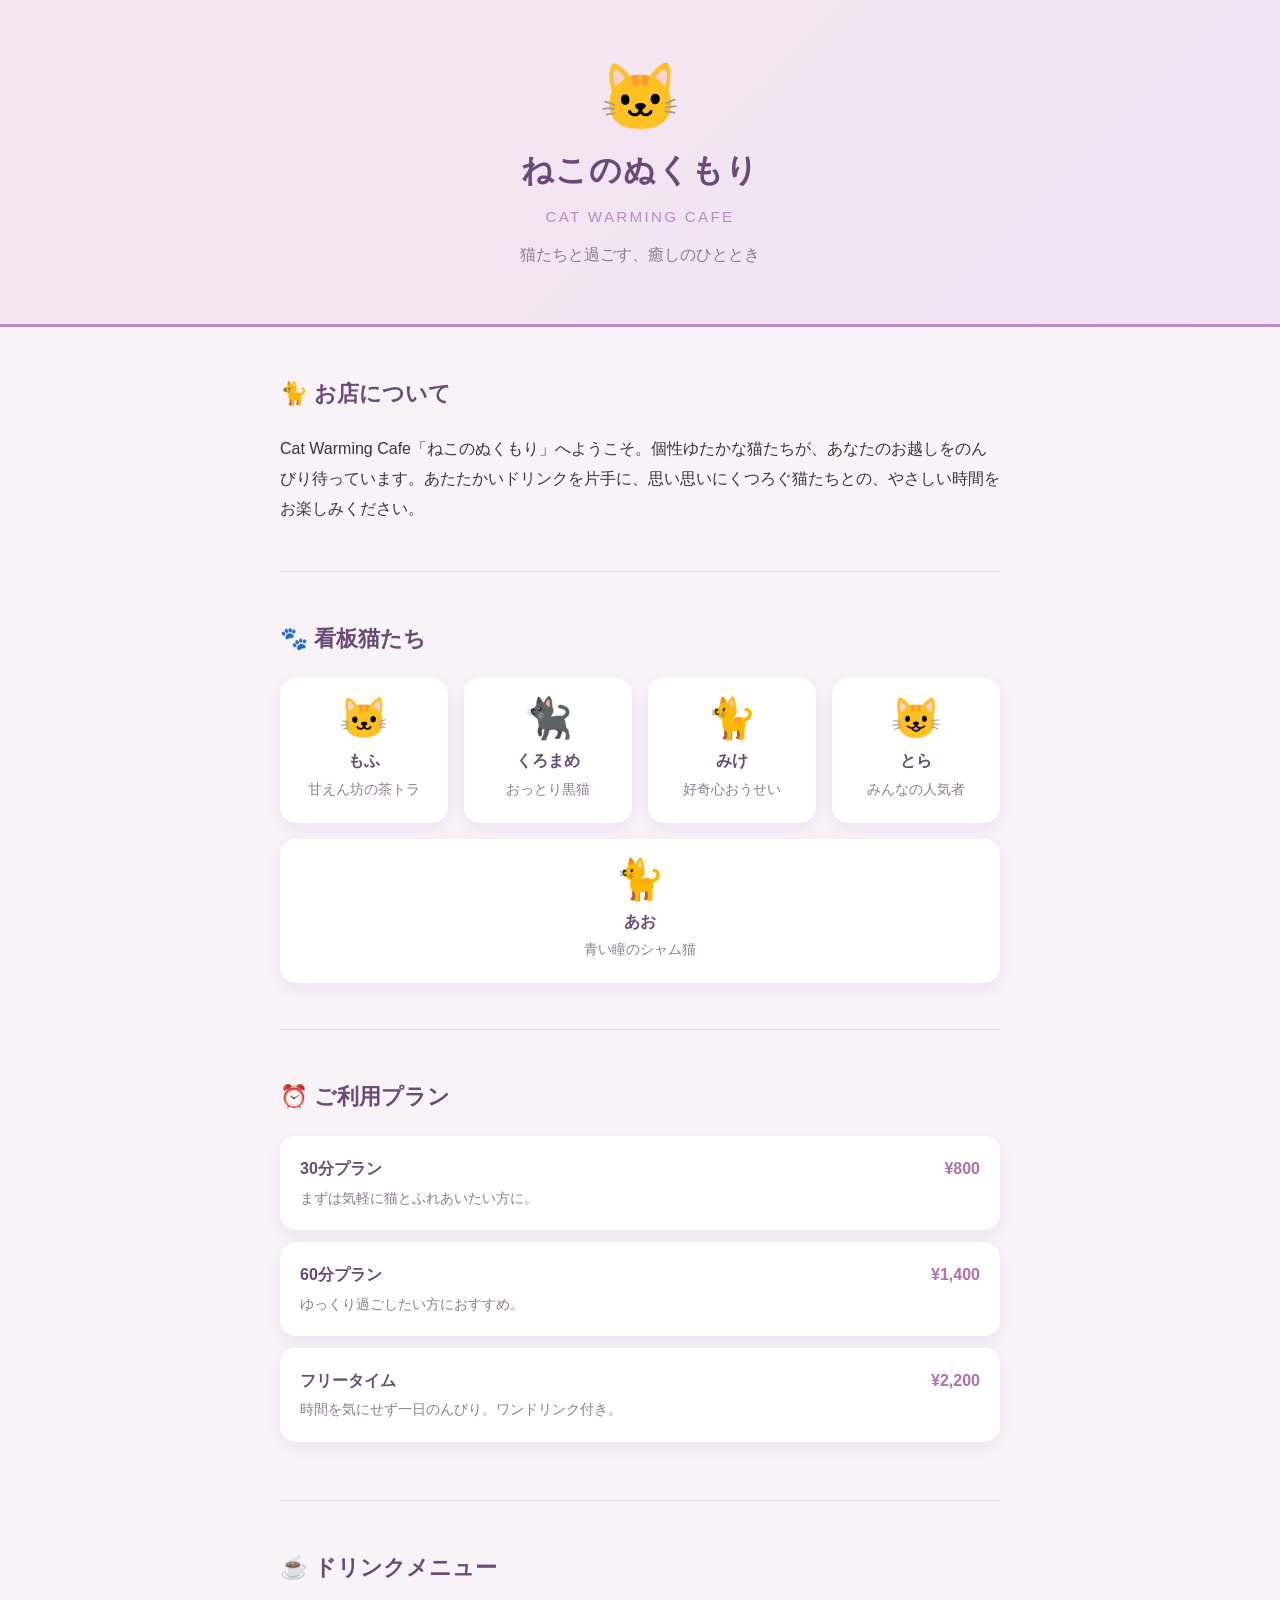
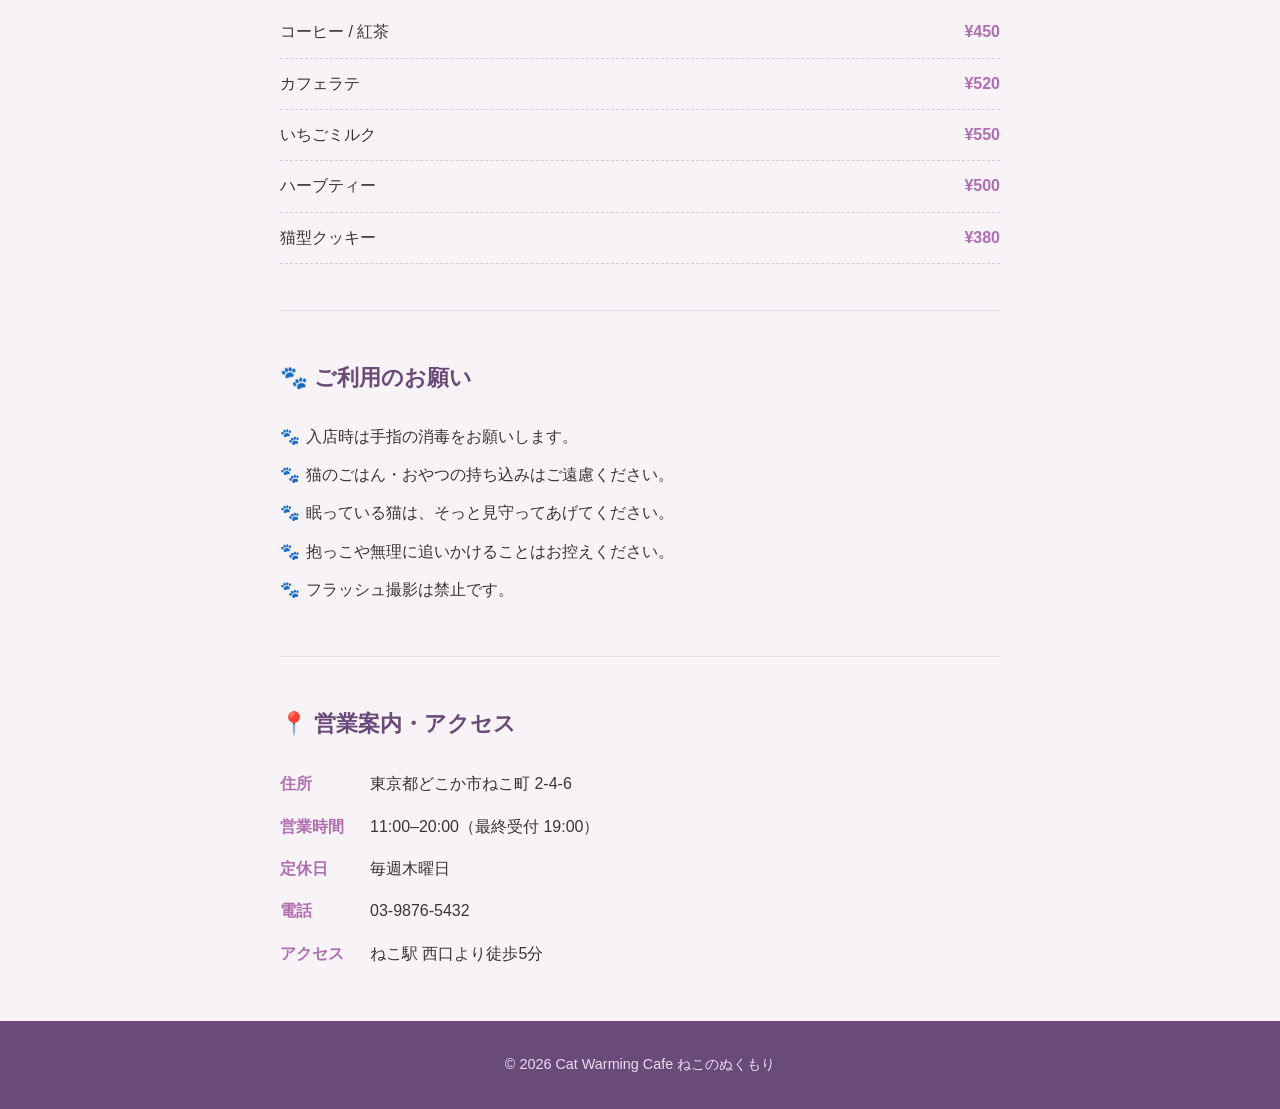
==== index.html @ baebb3c6 "Add Siamese cat to featured cats Co-Authored-By: Claude Opus 4.8 <noreply@anthropic.com> Claude-Sess" ====
<!DOCTYPE html>
<html lang="ja">
<head>
  <meta charset="UTF-8">
  <meta name="viewport" content="width=device-width, initial-scale=1.0">
  <title>Cat Warming Cafe ねこのぬくもり — 猫カフェ</title>
  <meta name="description" content="かわいい猫たちとゆっくり過ごせる猫カフェ「ねこのぬくもり」のホームページです。ドリンク片手に、癒しのひとときをどうぞ。">
  <style>
    * { margin: 0; padding: 0; box-sizing: border-box; }
    body {
      font-family: "Hiragino Kaku Gothic ProN", "Yu Gothic", "Meiryo", sans-serif;
      color: #3a3536;
      background: #f7f3f7;
      line-height: 1.9;
    }
    .wrap { max-width: 760px; margin: 0 auto; padding: 0 20px; }

    header {
      text-align: center;
      padding: 64px 20px 54px;
      background: linear-gradient(135deg, #f5e6ef 0%, #efe3f4 100%);
      border-bottom: 3px solid #b98bc9;
    }
    header .logo { font-size: 66px; line-height: 1; }
    header h1 { font-size: 2rem; margin-top: 10px; color: #6a4a78; letter-spacing: 0.03em; }
    header .en { color: #b98bc9; font-size: 0.95rem; letter-spacing: 0.15em; margin-top: 2px; }
    header p { color: #8a7d8f; margin-top: 8px; }

    section { padding: 46px 0; border-bottom: 1px solid #e6dcea; }
    section:last-of-type { border-bottom: none; }
    h2 {
      font-size: 1.4rem; color: #6a4a78; margin-bottom: 18px;
      display: flex; align-items: center; gap: 8px;
    }

    .cats { display: flex; flex-wrap: wrap; gap: 16px; }
    .cat {
      flex: 1 1 150px; background: #fff; border-radius: 16px;
      padding: 20px 16px; text-align: center;
      box-shadow: 0 6px 16px rgba(106, 74, 120, 0.08);
    }
    .cat .face { font-size: 40px; line-height: 1; }
    .cat .name { font-weight: bold; color: #6a4a78; margin-top: 8px; }
    .cat .note { font-size: 0.85rem; color: #8a7d8f; }

    .menu-item {
      display: flex; justify-content: space-between;
      padding: 10px 0; border-bottom: 1px dashed #d8c9e0;
    }
    .menu-item .price { color: #b06fb0; font-weight: bold; white-space: nowrap; }

    .plan {
      background: #fff; border-radius: 16px; padding: 18px 20px;
      box-shadow: 0 6px 16px rgba(106, 74, 120, 0.08); margin-bottom: 12px;
    }
    .plan .p-name { font-weight: bold; color: #6a4a78; }
    .plan .p-price { color: #b06fb0; font-weight: bold; float: right; }
    .plan .p-desc { font-size: 0.9rem; color: #8a7d8f; }

    .info { list-style: none; }
    .info li { padding: 6px 0; }
    .info .label { display: inline-block; width: 90px; color: #b06fb0; font-weight: bold; }

    .rules { list-style: none; }
    .rules li { padding: 4px 0 4px 26px; position: relative; }
    .rules li::before { content: "🐾"; position: absolute; left: 0; }

    footer {
      text-align: center; padding: 30px 20px;
      background: #6a4a78; color: #eaddf0; font-size: 0.9rem;
    }
  </style>
</head>
<body>

  <header>
    <div class="logo">🐱</div>
    <h1>ねこのぬくもり</h1>
    <div class="en">CAT WARMING CAFE</div>
    <p>猫たちと過ごす、癒しのひととき</p>
  </header>

  <div class="wrap">

    <section>
      <h2>🐈 お店について</h2>
      <p>Cat Warming Cafe「ねこのぬくもり」へようこそ。個性ゆたかな猫たちが、あなたのお越しをのんびり待っています。あたたかいドリンクを片手に、思い思いにくつろぐ猫たちとの、やさしい時間をお楽しみください。</p>
    </section>

    <section>
      <h2>🐾 看板猫たち</h2>
      <div class="cats">
        <div class="cat"><div class="face">🐱</div><div class="name">もふ</div><div class="note">甘えん坊の茶トラ</div></div>
        <div class="cat"><div class="face">🐈‍⬛</div><div class="name">くろまめ</div><div class="note">おっとり黒猫</div></div>
        <div class="cat"><div class="face">🐈</div><div class="name">みけ</div><div class="note">好奇心おうせい</div></div>
        <div class="cat"><div class="face">😺</div><div class="name">とら</div><div class="note">みんなの人気者</div></div>
        <div class="cat"><div class="face">🐈</div><div class="name">あお</div><div class="note">青い瞳のシャム猫</div></div>
      </div>
    </section>

    <section>
      <h2>⏰ ご利用プラン</h2>
      <div class="plan"><span class="p-name">30分プラン</span><span class="p-price">¥800</span><div class="p-desc">まずは気軽に猫とふれあいたい方に。</div></div>
      <div class="plan"><span class="p-name">60分プラン</span><span class="p-price">¥1,400</span><div class="p-desc">ゆっくり過ごしたい方におすすめ。</div></div>
      <div class="plan"><span class="p-name">フリータイム</span><span class="p-price">¥2,200</span><div class="p-desc">時間を気にせず一日のんびり。ワンドリンク付き。</div></div>
    </section>

    <section>
      <h2>☕ ドリンクメニュー</h2>
      <div class="menu-item"><span>コーヒー / 紅茶</span><span class="price">¥450</span></div>
      <div class="menu-item"><span>カフェラテ</span><span class="price">¥520</span></div>
      <div class="menu-item"><span>いちごミルク</span><span class="price">¥550</span></div>
      <div class="menu-item"><span>ハーブティー</span><span class="price">¥500</span></div>
      <div class="menu-item"><span>猫型クッキー</span><span class="price">¥380</span></div>
    </section>

    <section>
      <h2>🐾 ご利用のお願い</h2>
      <ul class="rules">
        <li>入店時は手指の消毒をお願いします。</li>
        <li>猫のごはん・おやつの持ち込みはご遠慮ください。</li>
        <li>眠っている猫は、そっと見守ってあげてください。</li>
        <li>抱っこや無理に追いかけることはお控えください。</li>
        <li>フラッシュ撮影は禁止です。</li>
      </ul>
    </section>

    <section>
      <h2>📍 営業案内・アクセス</h2>
      <ul class="info">
        <li><span class="label">住所</span>東京都どこか市ねこ町 2-4-6</li>
        <li><span class="label">営業時間</span>11:00–20:00（最終受付 19:00）</li>
        <li><span class="label">定休日</span>毎週木曜日</li>
        <li><span class="label">電話</span>03-9876-5432</li>
        <li><span class="label">アクセス</span>ねこ駅 西口より徒歩5分</li>
      </ul>
    </section>

  </div>

  <footer>
    © 2026 Cat Warming Cafe ねこのぬくもり
  </footer>

</body>
</html>
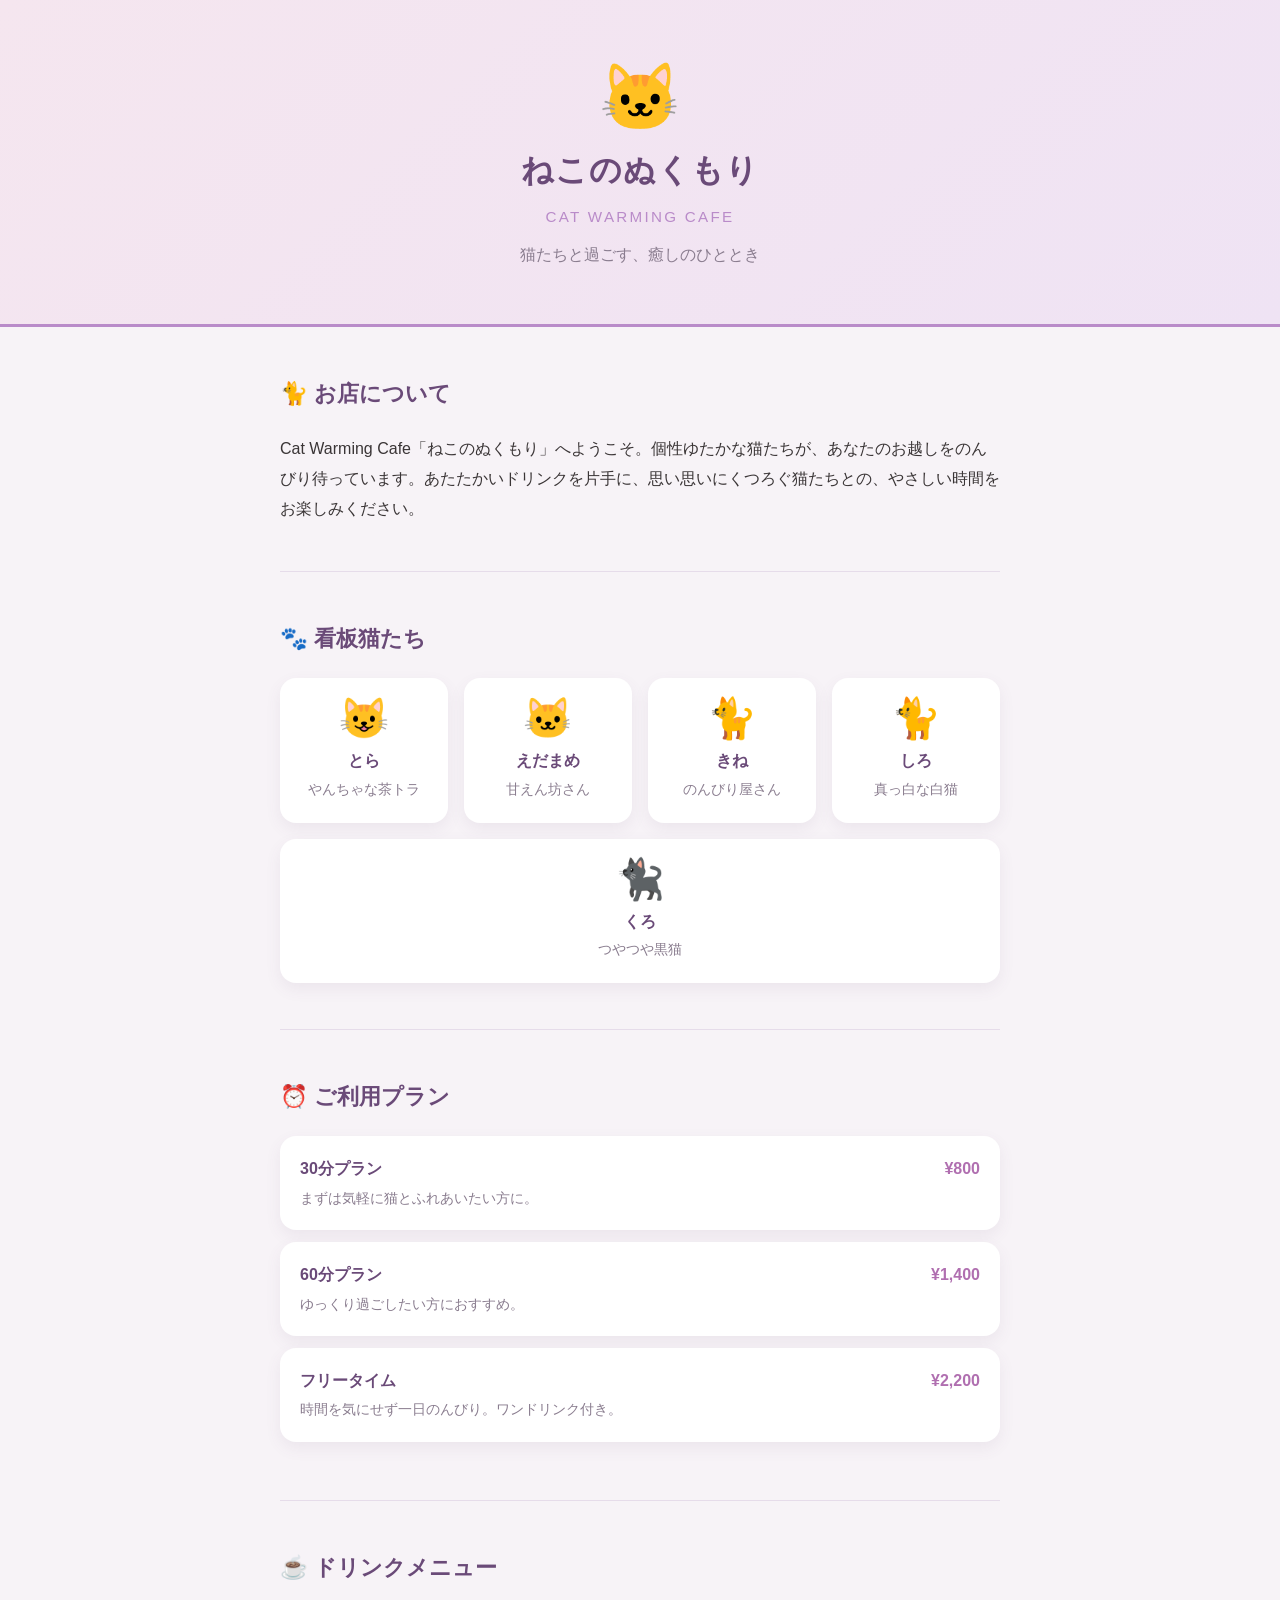
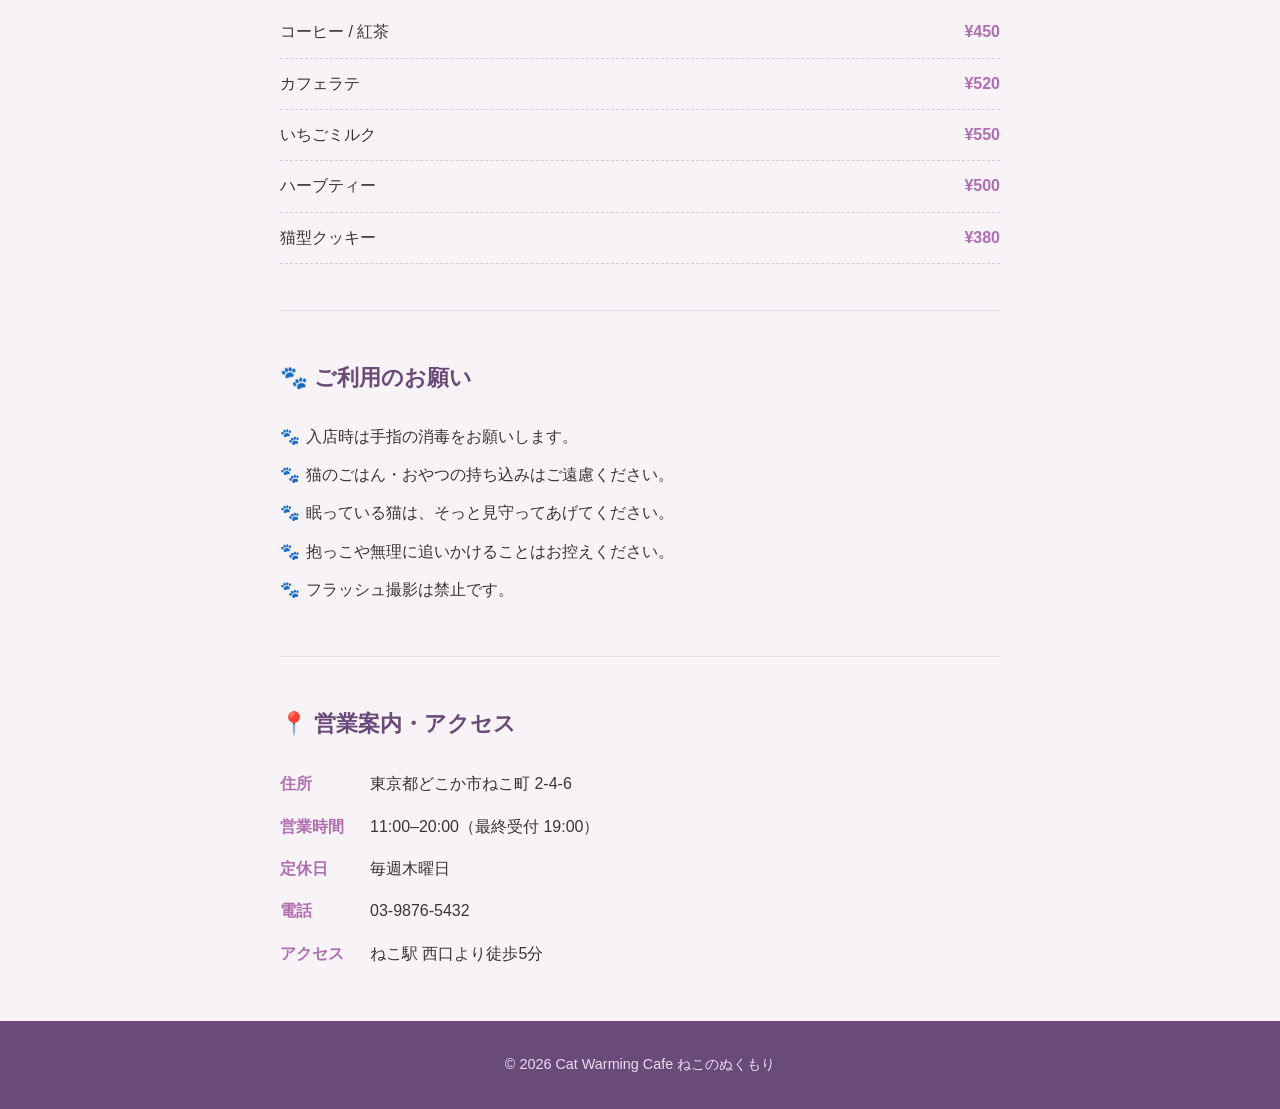
==== commit 21d46f0e: "Update featured cats to とら, えだまめ, きね, しろ, くろ Co-Authored-By: Claude Opus 4.8 <noreply@anthropic.com>" ====
--- a/index.html
+++ b/index.html
@@ -90,11 +90,11 @@
     <section>
       <h2>🐾 看板猫たち</h2>
       <div class="cats">
-        <div class="cat"><div class="face">🐱</div><div class="name">もふ</div><div class="note">甘えん坊の茶トラ</div></div>
-        <div class="cat"><div class="face">🐈‍⬛</div><div class="name">くろまめ</div><div class="note">おっとり黒猫</div></div>
-        <div class="cat"><div class="face">🐈</div><div class="name">みけ</div><div class="note">好奇心おうせい</div></div>
-        <div class="cat"><div class="face">😺</div><div class="name">とら</div><div class="note">みんなの人気者</div></div>
-        <div class="cat"><div class="face">🐈</div><div class="name">あお</div><div class="note">青い瞳のシャム猫</div></div>
+        <div class="cat"><div class="face">😺</div><div class="name">とら</div><div class="note">やんちゃな茶トラ</div></div>
+        <div class="cat"><div class="face">🐱</div><div class="name">えだまめ</div><div class="note">甘えん坊さん</div></div>
+        <div class="cat"><div class="face">🐈</div><div class="name">きね</div><div class="note">のんびり屋さん</div></div>
+        <div class="cat"><div class="face">🐈</div><div class="name">しろ</div><div class="note">真っ白な白猫</div></div>
+        <div class="cat"><div class="face">🐈‍⬛</div><div class="name">くろ</div><div class="note">つやつや黒猫</div></div>
       </div>
     </section>
 
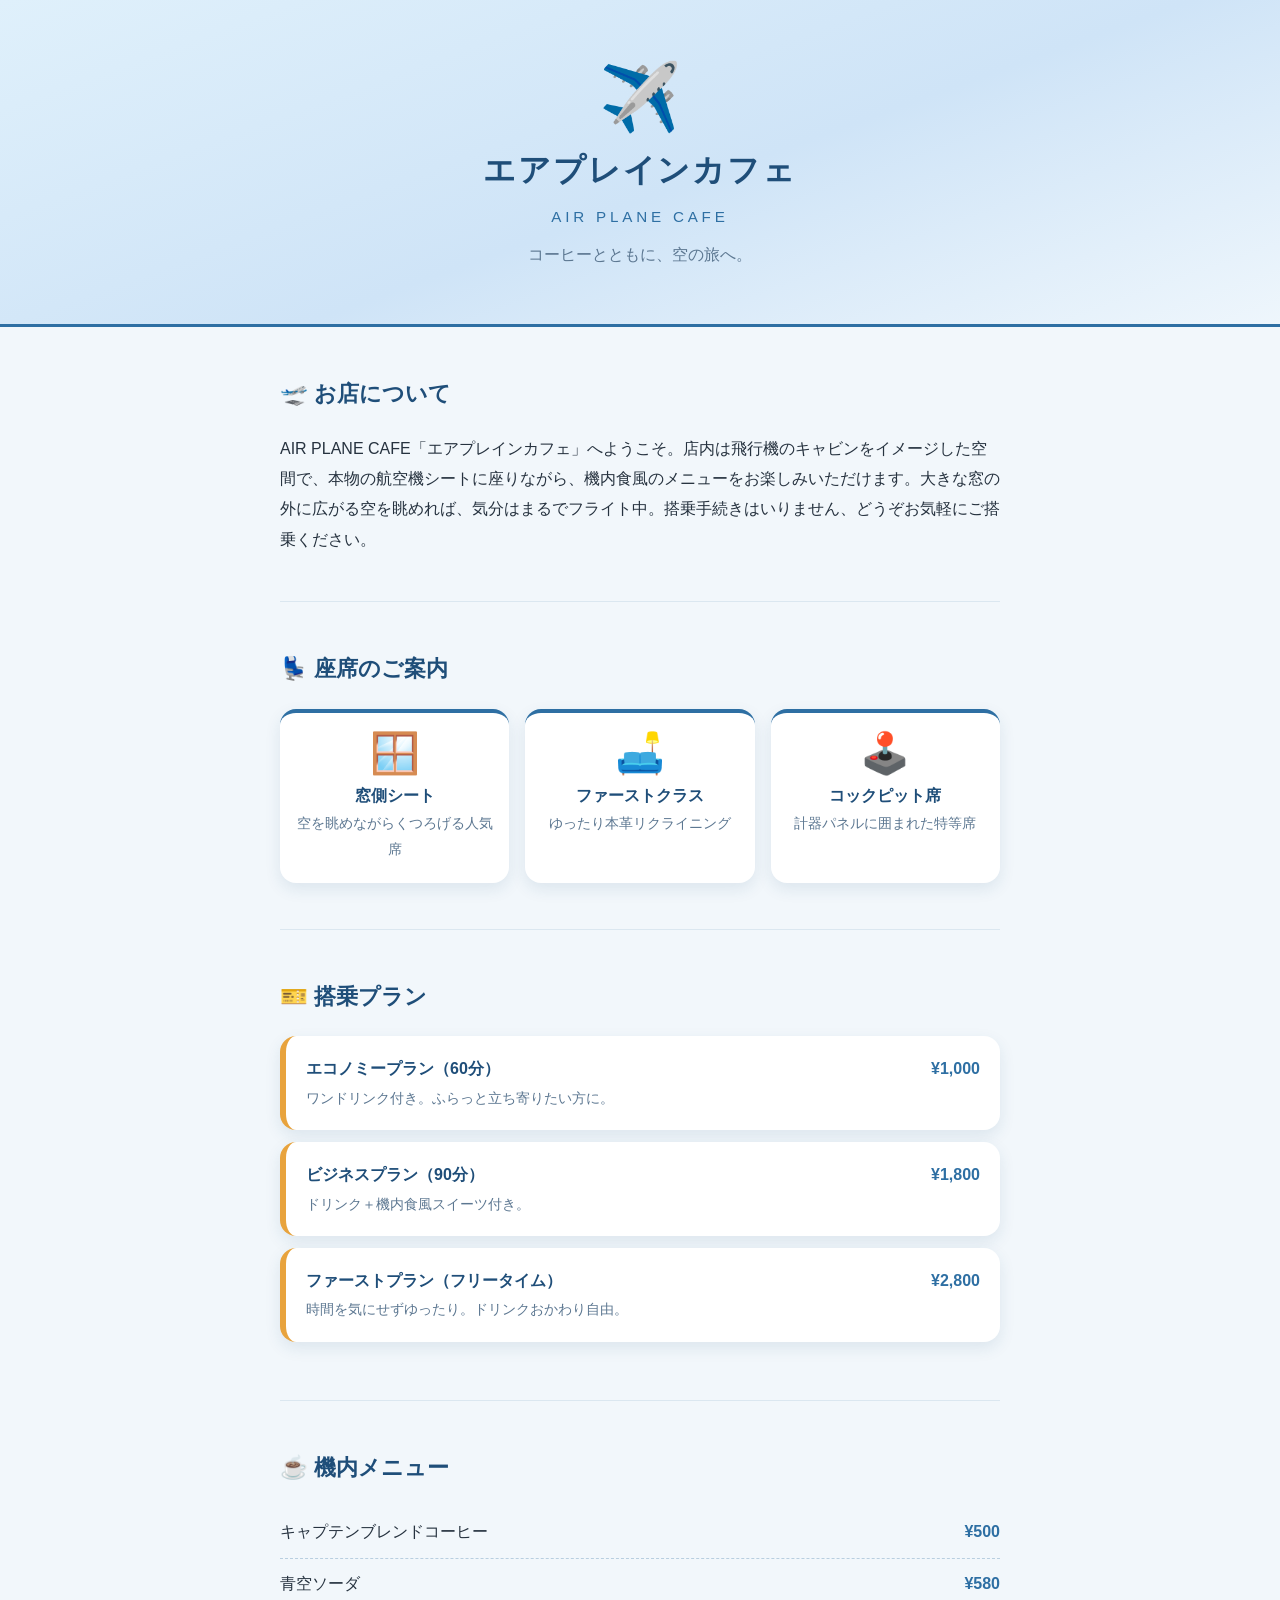
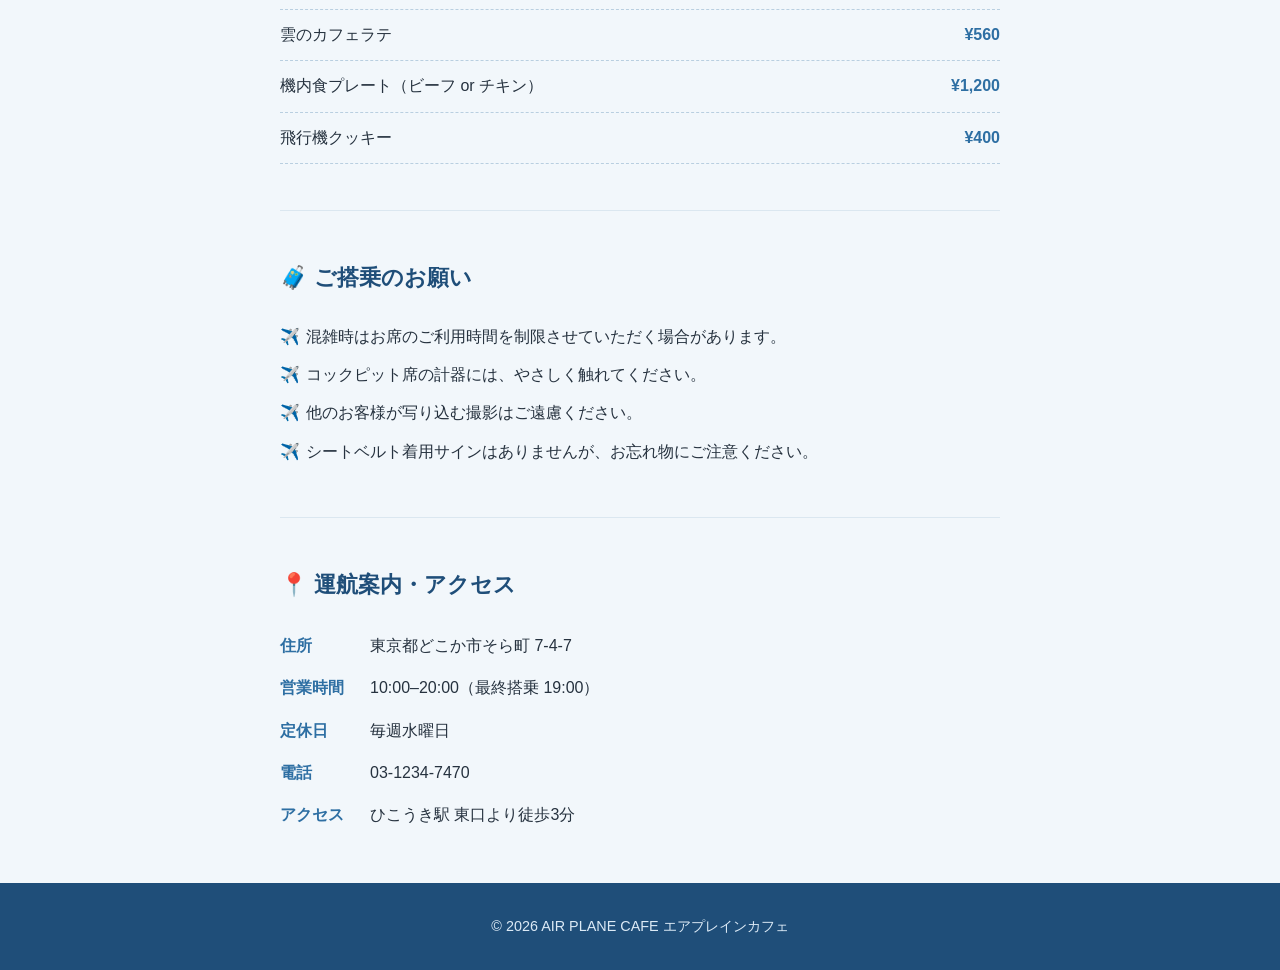
==== commit 6885e2cb: "Replace homepage with Air Plane Cafe site Co-Authored-By: Claude Fable 5 <noreply@anthropic.com> Cla" ====
--- a/index.html
+++ b/index.html
@@ -3,14 +3,14 @@
 <head>
   <meta charset="UTF-8">
   <meta name="viewport" content="width=device-width, initial-scale=1.0">
-  <title>Cat Warming Cafe ねこのぬくもり — 猫カフェ</title>
-  <meta name="description" content="かわいい猫たちとゆっくり過ごせる猫カフェ「ねこのぬくもり」のホームページです。ドリンク片手に、癒しのひとときをどうぞ。">
+  <title>AIR PLANE CAFE エアプレインカフェ — 飛行機カフェ</title>
+  <meta name="description" content="空と飛行機をテーマにしたカフェ「AIR PLANE CAFE」のホームページです。機内食風メニューとともに、空の旅気分をお楽しみください。">
   <style>
     * { margin: 0; padding: 0; box-sizing: border-box; }
     body {
       font-family: "Hiragino Kaku Gothic ProN", "Yu Gothic", "Meiryo", sans-serif;
-      color: #3a3536;
-      background: #f7f3f7;
+      color: #26323f;
+      background: #f2f7fb;
       line-height: 1.9;
     }
     .wrap { max-width: 760px; margin: 0 auto; padding: 0 20px; }
@@ -18,128 +18,127 @@
     header {
       text-align: center;
       padding: 64px 20px 54px;
-      background: linear-gradient(135deg, #f5e6ef 0%, #efe3f4 100%);
-      border-bottom: 3px solid #b98bc9;
+      background: linear-gradient(160deg, #dff0fb 0%, #cfe4f7 55%, #eef6fc 100%);
+      border-bottom: 3px solid #2e6fa3;
     }
     header .logo { font-size: 66px; line-height: 1; }
-    header h1 { font-size: 2rem; margin-top: 10px; color: #6a4a78; letter-spacing: 0.03em; }
-    header .en { color: #b98bc9; font-size: 0.95rem; letter-spacing: 0.15em; margin-top: 2px; }
-    header p { color: #8a7d8f; margin-top: 8px; }
+    header h1 { font-size: 2rem; margin-top: 10px; color: #1f4e79; letter-spacing: 0.06em; }
+    header .en { color: #2e6fa3; font-size: 0.95rem; letter-spacing: 0.25em; margin-top: 2px; }
+    header p { color: #5c7791; margin-top: 8px; }
 
-    section { padding: 46px 0; border-bottom: 1px solid #e6dcea; }
+    section { padding: 46px 0; border-bottom: 1px solid #dbe7f0; }
     section:last-of-type { border-bottom: none; }
     h2 {
-      font-size: 1.4rem; color: #6a4a78; margin-bottom: 18px;
+      font-size: 1.4rem; color: #1f4e79; margin-bottom: 18px;
       display: flex; align-items: center; gap: 8px;
     }
 
-    .cats { display: flex; flex-wrap: wrap; gap: 16px; }
-    .cat {
-      flex: 1 1 150px; background: #fff; border-radius: 16px;
+    .seats { display: flex; flex-wrap: wrap; gap: 16px; }
+    .seat {
+      flex: 1 1 200px; background: #fff; border-radius: 16px;
       padding: 20px 16px; text-align: center;
-      box-shadow: 0 6px 16px rgba(106, 74, 120, 0.08);
+      box-shadow: 0 6px 16px rgba(31, 78, 121, 0.10);
+      border-top: 4px solid #2e6fa3;
     }
-    .cat .face { font-size: 40px; line-height: 1; }
-    .cat .name { font-weight: bold; color: #6a4a78; margin-top: 8px; }
-    .cat .note { font-size: 0.85rem; color: #8a7d8f; }
+    .seat .icon { font-size: 40px; line-height: 1; }
+    .seat .name { font-weight: bold; color: #1f4e79; margin-top: 8px; }
+    .seat .note { font-size: 0.85rem; color: #5c7791; }
 
     .menu-item {
       display: flex; justify-content: space-between;
-      padding: 10px 0; border-bottom: 1px dashed #d8c9e0;
+      padding: 10px 0; border-bottom: 1px dashed #b9cfe0;
     }
-    .menu-item .price { color: #b06fb0; font-weight: bold; white-space: nowrap; }
+    .menu-item .price { color: #2e6fa3; font-weight: bold; white-space: nowrap; }
 
-    .plan {
+    .boarding {
       background: #fff; border-radius: 16px; padding: 18px 20px;
-      box-shadow: 0 6px 16px rgba(106, 74, 120, 0.08); margin-bottom: 12px;
+      box-shadow: 0 6px 16px rgba(31, 78, 121, 0.10); margin-bottom: 12px;
+      border-left: 6px solid #e8a33d;
     }
-    .plan .p-name { font-weight: bold; color: #6a4a78; }
-    .plan .p-price { color: #b06fb0; font-weight: bold; float: right; }
-    .plan .p-desc { font-size: 0.9rem; color: #8a7d8f; }
+    .boarding .b-name { font-weight: bold; color: #1f4e79; }
+    .boarding .b-price { color: #2e6fa3; font-weight: bold; float: right; }
+    .boarding .b-desc { font-size: 0.9rem; color: #5c7791; }
 
     .info { list-style: none; }
     .info li { padding: 6px 0; }
-    .info .label { display: inline-block; width: 90px; color: #b06fb0; font-weight: bold; }
+    .info .label { display: inline-block; width: 90px; color: #2e6fa3; font-weight: bold; }
 
     .rules { list-style: none; }
     .rules li { padding: 4px 0 4px 26px; position: relative; }
-    .rules li::before { content: "🐾"; position: absolute; left: 0; }
+    .rules li::before { content: "✈️"; position: absolute; left: 0; }
 
     footer {
       text-align: center; padding: 30px 20px;
-      background: #6a4a78; color: #eaddf0; font-size: 0.9rem;
+      background: #1f4e79; color: #dceaf6; font-size: 0.9rem;
     }
   </style>
 </head>
 <body>
 
   <header>
-    <div class="logo">🐱</div>
-    <h1>ねこのぬくもり</h1>
-    <div class="en">CAT WARMING CAFE</div>
-    <p>猫たちと過ごす、癒しのひととき</p>
+    <div class="logo">✈️</div>
+    <h1>エアプレインカフェ</h1>
+    <div class="en">AIR PLANE CAFE</div>
+    <p>コーヒーとともに、空の旅へ。</p>
   </header>
 
   <div class="wrap">
 
     <section>
-      <h2>🐈 お店について</h2>
-      <p>Cat Warming Cafe「ねこのぬくもり」へようこそ。個性ゆたかな猫たちが、あなたのお越しをのんびり待っています。あたたかいドリンクを片手に、思い思いにくつろぐ猫たちとの、やさしい時間をお楽しみください。</p>
+      <h2>🛫 お店について</h2>
+      <p>AIR PLANE CAFE「エアプレインカフェ」へようこそ。店内は飛行機のキャビンをイメージした空間で、本物の航空機シートに座りながら、機内食風のメニューをお楽しみいただけます。大きな窓の外に広がる空を眺めれば、気分はまるでフライト中。搭乗手続きはいりません、どうぞお気軽にご搭乗ください。</p>
     </section>
 
     <section>
-      <h2>🐾 看板猫たち</h2>
-      <div class="cats">
-        <div class="cat"><div class="face">😺</div><div class="name">とら</div><div class="note">やんちゃな茶トラ</div></div>
-        <div class="cat"><div class="face">🐱</div><div class="name">えだまめ</div><div class="note">甘えん坊さん</div></div>
-        <div class="cat"><div class="face">🐈</div><div class="name">きね</div><div class="note">のんびり屋さん</div></div>
-        <div class="cat"><div class="face">🐈</div><div class="name">しろ</div><div class="note">真っ白な白猫</div></div>
-        <div class="cat"><div class="face">🐈‍⬛</div><div class="name">くろ</div><div class="note">つやつや黒猫</div></div>
+      <h2>💺 座席のご案内</h2>
+      <div class="seats">
+        <div class="seat"><div class="icon">🪟</div><div class="name">窓側シート</div><div class="note">空を眺めながらくつろげる人気席</div></div>
+        <div class="seat"><div class="icon">🛋️</div><div class="name">ファーストクラス</div><div class="note">ゆったり本革リクライニング</div></div>
+        <div class="seat"><div class="icon">🕹️</div><div class="name">コックピット席</div><div class="note">計器パネルに囲まれた特等席</div></div>
       </div>
     </section>
 
     <section>
-      <h2>⏰ ご利用プラン</h2>
-      <div class="plan"><span class="p-name">30分プラン</span><span class="p-price">¥800</span><div class="p-desc">まずは気軽に猫とふれあいたい方に。</div></div>
-      <div class="plan"><span class="p-name">60分プラン</span><span class="p-price">¥1,400</span><div class="p-desc">ゆっくり過ごしたい方におすすめ。</div></div>
-      <div class="plan"><span class="p-name">フリータイム</span><span class="p-price">¥2,200</span><div class="p-desc">時間を気にせず一日のんびり。ワンドリンク付き。</div></div>
+      <h2>🎫 搭乗プラン</h2>
+      <div class="boarding"><span class="b-name">エコノミープラン（60分）</span><span class="b-price">¥1,000</span><div class="b-desc">ワンドリンク付き。ふらっと立ち寄りたい方に。</div></div>
+      <div class="boarding"><span class="b-name">ビジネスプラン（90分）</span><span class="b-price">¥1,800</span><div class="b-desc">ドリンク＋機内食風スイーツ付き。</div></div>
+      <div class="boarding"><span class="b-name">ファーストプラン（フリータイム）</span><span class="b-price">¥2,800</span><div class="b-desc">時間を気にせずゆったり。ドリンクおかわり自由。</div></div>
     </section>
 
     <section>
-      <h2>☕ ドリンクメニュー</h2>
-      <div class="menu-item"><span>コーヒー / 紅茶</span><span class="price">¥450</span></div>
-      <div class="menu-item"><span>カフェラテ</span><span class="price">¥520</span></div>
-      <div class="menu-item"><span>いちごミルク</span><span class="price">¥550</span></div>
-      <div class="menu-item"><span>ハーブティー</span><span class="price">¥500</span></div>
-      <div class="menu-item"><span>猫型クッキー</span><span class="price">¥380</span></div>
+      <h2>☕ 機内メニュー</h2>
+      <div class="menu-item"><span>キャプテンブレンドコーヒー</span><span class="price">¥500</span></div>
+      <div class="menu-item"><span>青空ソーダ</span><span class="price">¥580</span></div>
+      <div class="menu-item"><span>雲のカフェラテ</span><span class="price">¥560</span></div>
+      <div class="menu-item"><span>機内食プレート（ビーフ or チキン）</span><span class="price">¥1,200</span></div>
+      <div class="menu-item"><span>飛行機クッキー</span><span class="price">¥400</span></div>
     </section>
 
     <section>
-      <h2>🐾 ご利用のお願い</h2>
+      <h2>🧳 ご搭乗のお願い</h2>
       <ul class="rules">
-        <li>入店時は手指の消毒をお願いします。</li>
-        <li>猫のごはん・おやつの持ち込みはご遠慮ください。</li>
-        <li>眠っている猫は、そっと見守ってあげてください。</li>
-        <li>抱っこや無理に追いかけることはお控えください。</li>
-        <li>フラッシュ撮影は禁止です。</li>
+        <li>混雑時はお席のご利用時間を制限させていただく場合があります。</li>
+        <li>コックピット席の計器には、やさしく触れてください。</li>
+        <li>他のお客様が写り込む撮影はご遠慮ください。</li>
+        <li>シートベルト着用サインはありませんが、お忘れ物にご注意ください。</li>
       </ul>
     </section>
 
     <section>
-      <h2>📍 営業案内・アクセス</h2>
+      <h2>📍 運航案内・アクセス</h2>
       <ul class="info">
-        <li><span class="label">住所</span>東京都どこか市ねこ町 2-4-6</li>
-        <li><span class="label">営業時間</span>11:00–20:00（最終受付 19:00）</li>
-        <li><span class="label">定休日</span>毎週木曜日</li>
-        <li><span class="label">電話</span>03-9876-5432</li>
-        <li><span class="label">アクセス</span>ねこ駅 西口より徒歩5分</li>
+        <li><span class="label">住所</span>東京都どこか市そら町 7-4-7</li>
+        <li><span class="label">営業時間</span>10:00–20:00（最終搭乗 19:00）</li>
+        <li><span class="label">定休日</span>毎週水曜日</li>
+        <li><span class="label">電話</span>03-1234-7470</li>
+        <li><span class="label">アクセス</span>ひこうき駅 東口より徒歩3分</li>
       </ul>
     </section>
 
   </div>
 
   <footer>
-    © 2026 Cat Warming Cafe ねこのぬくもり
+    © 2026 AIR PLANE CAFE エアプレインカフェ
   </footer>
 
 </body>
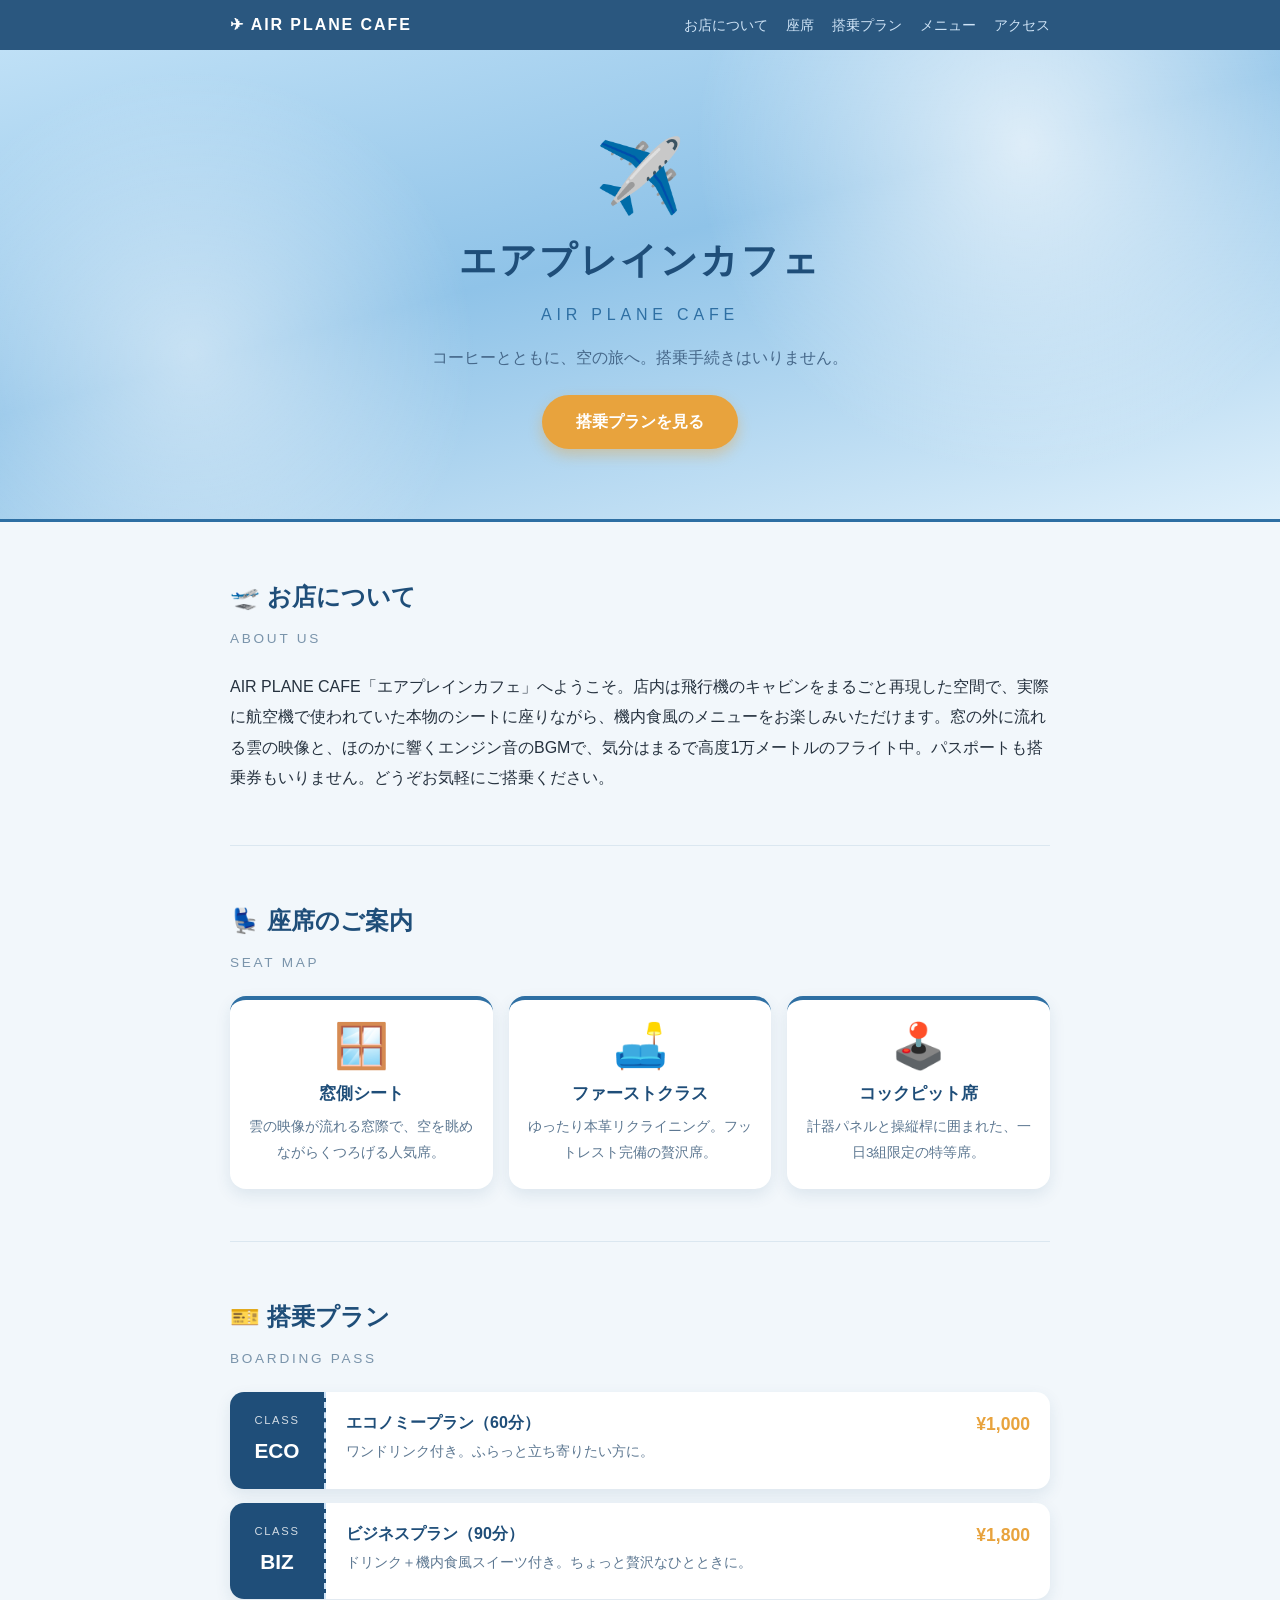
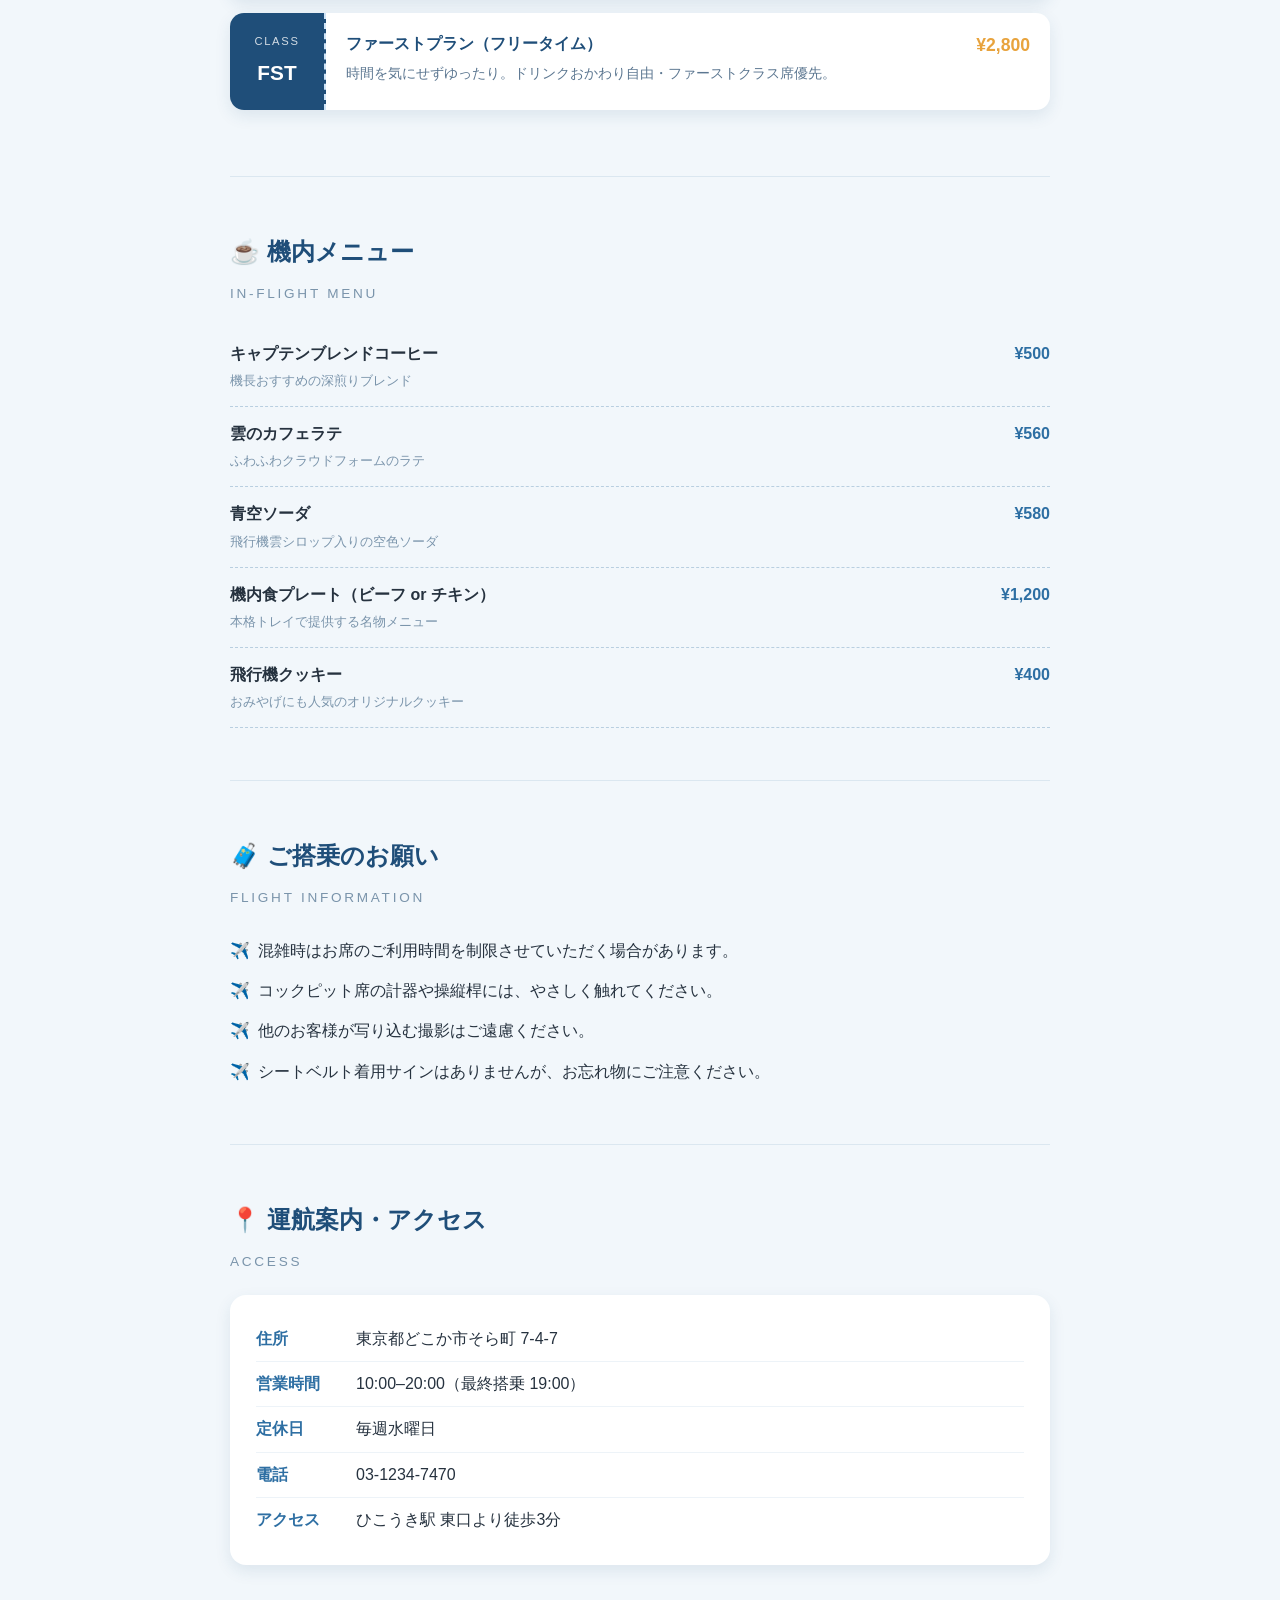
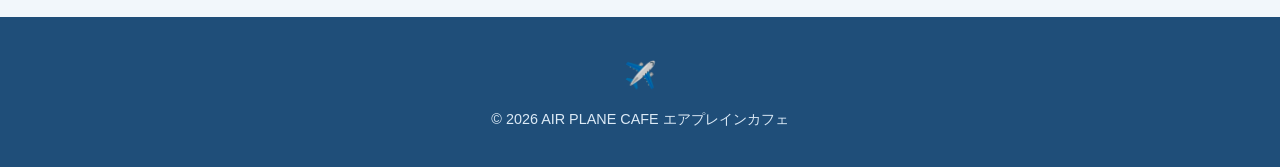
==== commit 8208727b: "Polish Air Plane Cafe homepage with nav, hero, and boarding-pass plans Co-Authored-By: Claude Fable " ====
--- a/index.html
+++ b/index.html
@@ -4,128 +4,209 @@
   <meta charset="UTF-8">
   <meta name="viewport" content="width=device-width, initial-scale=1.0">
   <title>AIR PLANE CAFE エアプレインカフェ — 飛行機カフェ</title>
-  <meta name="description" content="空と飛行機をテーマにしたカフェ「AIR PLANE CAFE」のホームページです。機内食風メニューとともに、空の旅気分をお楽しみください。">
+  <meta name="description" content="空と飛行機をテーマにしたカフェ「AIR PLANE CAFE」の公式ホームページ。機内食風メニューと本物の航空機シートで、空の旅気分をお楽しみください。">
   <style>
     * { margin: 0; padding: 0; box-sizing: border-box; }
+    html { scroll-behavior: smooth; }
     body {
       font-family: "Hiragino Kaku Gothic ProN", "Yu Gothic", "Meiryo", sans-serif;
       color: #26323f;
       background: #f2f7fb;
       line-height: 1.9;
     }
-    .wrap { max-width: 760px; margin: 0 auto; padding: 0 20px; }
-
-    header {
+    .wrap { max-width: 860px; margin: 0 auto; padding: 0 20px; }
+
+    /* ナビゲーション */
+    nav {
+      position: sticky; top: 0; z-index: 10;
+      background: rgba(31, 78, 121, 0.95);
+      backdrop-filter: blur(6px);
+    }
+    nav .inner {
+      max-width: 860px; margin: 0 auto; padding: 10px 20px;
+      display: flex; align-items: center; gap: 18px; flex-wrap: wrap;
+    }
+    nav .brand { color: #fff; font-weight: bold; letter-spacing: 0.12em; margin-right: auto; }
+    nav a { color: #cfe4f7; text-decoration: none; font-size: 0.9rem; }
+    nav a:hover { color: #fff; }
+
+    /* ヒーロー */
+    .hero {
       text-align: center;
-      padding: 64px 20px 54px;
-      background: linear-gradient(160deg, #dff0fb 0%, #cfe4f7 55%, #eef6fc 100%);
+      padding: 90px 20px 70px;
+      background:
+        radial-gradient(circle at 80% 20%, rgba(255,255,255,0.7) 0%, rgba(255,255,255,0) 30%),
+        radial-gradient(circle at 15% 65%, rgba(255,255,255,0.5) 0%, rgba(255,255,255,0) 25%),
+        linear-gradient(165deg, #bfe0f6 0%, #8fc3e8 45%, #dff0fb 100%);
       border-bottom: 3px solid #2e6fa3;
-    }
-    header .logo { font-size: 66px; line-height: 1; }
-    header h1 { font-size: 2rem; margin-top: 10px; color: #1f4e79; letter-spacing: 0.06em; }
-    header .en { color: #2e6fa3; font-size: 0.95rem; letter-spacing: 0.25em; margin-top: 2px; }
-    header p { color: #5c7791; margin-top: 8px; }
-
-    section { padding: 46px 0; border-bottom: 1px solid #dbe7f0; }
+      position: relative;
+      overflow: hidden;
+    }
+    .hero .plane {
+      font-size: 72px; line-height: 1; display: inline-block;
+      animation: fly 5s ease-in-out infinite;
+    }
+    @keyframes fly {
+      0%, 100% { transform: translateY(0) rotate(-8deg); }
+      50%      { transform: translateY(-14px) rotate(-4deg); }
+    }
+    .hero h1 { font-size: 2.3rem; margin-top: 14px; color: #1f4e79; letter-spacing: 0.06em; }
+    .hero .en { color: #2e6fa3; font-size: 1rem; letter-spacing: 0.3em; margin-top: 4px; }
+    .hero p { color: #46688a; margin-top: 12px; }
+    .hero .cta {
+      display: inline-block; margin-top: 22px; padding: 12px 34px;
+      background: #e8a33d; color: #fff; font-weight: bold;
+      border-radius: 999px; text-decoration: none;
+      box-shadow: 0 6px 14px rgba(232, 163, 61, 0.4);
+    }
+    .hero .cta:hover { background: #d8932e; }
+
+    section { padding: 52px 0; border-bottom: 1px solid #dbe7f0; }
     section:last-of-type { border-bottom: none; }
     h2 {
-      font-size: 1.4rem; color: #1f4e79; margin-bottom: 18px;
+      font-size: 1.5rem; color: #1f4e79; margin-bottom: 6px;
       display: flex; align-items: center; gap: 8px;
     }
-
+    .h-sub { color: #7a94ab; font-size: 0.85rem; letter-spacing: 0.2em; margin-bottom: 20px; }
+
+    /* 座席カード */
     .seats { display: flex; flex-wrap: wrap; gap: 16px; }
     .seat {
-      flex: 1 1 200px; background: #fff; border-radius: 16px;
-      padding: 20px 16px; text-align: center;
+      flex: 1 1 220px; background: #fff; border-radius: 16px;
+      padding: 24px 18px; text-align: center;
       box-shadow: 0 6px 16px rgba(31, 78, 121, 0.10);
       border-top: 4px solid #2e6fa3;
     }
-    .seat .icon { font-size: 40px; line-height: 1; }
-    .seat .name { font-weight: bold; color: #1f4e79; margin-top: 8px; }
-    .seat .note { font-size: 0.85rem; color: #5c7791; }
-
+    .seat .icon { font-size: 44px; line-height: 1; }
+    .seat .name { font-weight: bold; color: #1f4e79; margin-top: 10px; font-size: 1.05rem; }
+    .seat .note { font-size: 0.85rem; color: #5c7791; margin-top: 4px; }
+
+    /* 搭乗券風プラン */
+    .boarding {
+      background: #fff; border-radius: 14px; margin-bottom: 14px;
+      box-shadow: 0 6px 16px rgba(31, 78, 121, 0.10);
+      display: flex; overflow: hidden;
+    }
+    .boarding .stub {
+      background: #1f4e79; color: #fff; padding: 18px 14px;
+      display: flex; flex-direction: column; justify-content: center; align-items: center;
+      min-width: 96px; text-align: center;
+      border-right: 2px dashed #cfe4f7;
+    }
+    .boarding .stub .cls { font-size: 0.7rem; letter-spacing: 0.15em; opacity: 0.8; }
+    .boarding .stub .code { font-size: 1.3rem; font-weight: bold; }
+    .boarding .body { padding: 16px 20px; flex: 1; }
+    .boarding .b-name { font-weight: bold; color: #1f4e79; }
+    .boarding .b-price { color: #e8a33d; font-weight: bold; float: right; font-size: 1.1rem; }
+    .boarding .b-desc { font-size: 0.9rem; color: #5c7791; }
+
+    /* メニュー */
     .menu-item {
-      display: flex; justify-content: space-between;
-      padding: 10px 0; border-bottom: 1px dashed #b9cfe0;
-    }
-    .menu-item .price { color: #2e6fa3; font-weight: bold; white-space: nowrap; }
-
-    .boarding {
-      background: #fff; border-radius: 16px; padding: 18px 20px;
-      box-shadow: 0 6px 16px rgba(31, 78, 121, 0.10); margin-bottom: 12px;
-      border-left: 6px solid #e8a33d;
-    }
-    .boarding .b-name { font-weight: bold; color: #1f4e79; }
-    .boarding .b-price { color: #2e6fa3; font-weight: bold; float: right; }
-    .boarding .b-desc { font-size: 0.9rem; color: #5c7791; }
-
-    .info { list-style: none; }
-    .info li { padding: 6px 0; }
-    .info .label { display: inline-block; width: 90px; color: #2e6fa3; font-weight: bold; }
-
+      display: flex; justify-content: space-between; align-items: baseline;
+      padding: 12px 0; border-bottom: 1px dashed #b9cfe0;
+    }
+    .menu-item .name { font-weight: bold; }
+    .menu-item .desc { font-size: 0.82rem; color: #7a94ab; display: block; font-weight: normal; }
+    .menu-item .price { color: #2e6fa3; font-weight: bold; white-space: nowrap; margin-left: 16px; }
+
+    /* お願い */
     .rules { list-style: none; }
-    .rules li { padding: 4px 0 4px 26px; position: relative; }
+    .rules li { padding: 5px 0 5px 28px; position: relative; }
     .rules li::before { content: "✈️"; position: absolute; left: 0; }
 
+    /* 営業案内 */
+    .info { list-style: none; background: #fff; border-radius: 16px; padding: 22px 26px; box-shadow: 0 6px 16px rgba(31, 78, 121, 0.10); }
+    .info li { padding: 7px 0; border-bottom: 1px solid #edf3f8; }
+    .info li:last-child { border-bottom: none; }
+    .info .label { display: inline-block; width: 100px; color: #2e6fa3; font-weight: bold; }
+
     footer {
-      text-align: center; padding: 30px 20px;
+      text-align: center; padding: 34px 20px;
       background: #1f4e79; color: #dceaf6; font-size: 0.9rem;
     }
+    footer .f-logo { font-size: 26px; margin-bottom: 6px; }
   </style>
 </head>
 <body>
 
-  <header>
-    <div class="logo">✈️</div>
+  <nav>
+    <div class="inner">
+      <span class="brand">✈ AIR PLANE CAFE</span>
+      <a href="#about">お店について</a>
+      <a href="#seats">座席</a>
+      <a href="#plans">搭乗プラン</a>
+      <a href="#menu">メニュー</a>
+      <a href="#access">アクセス</a>
+    </div>
+  </nav>
+
+  <header class="hero">
+    <span class="plane">✈️</span>
     <h1>エアプレインカフェ</h1>
     <div class="en">AIR PLANE CAFE</div>
-    <p>コーヒーとともに、空の旅へ。</p>
+    <p>コーヒーとともに、空の旅へ。搭乗手続きはいりません。</p>
+    <a class="cta" href="#plans">搭乗プランを見る</a>
   </header>
 
   <div class="wrap">
 
-    <section>
+    <section id="about">
       <h2>🛫 お店について</h2>
-      <p>AIR PLANE CAFE「エアプレインカフェ」へようこそ。店内は飛行機のキャビンをイメージした空間で、本物の航空機シートに座りながら、機内食風のメニューをお楽しみいただけます。大きな窓の外に広がる空を眺めれば、気分はまるでフライト中。搭乗手続きはいりません、どうぞお気軽にご搭乗ください。</p>
-    </section>
-
-    <section>
+      <div class="h-sub">ABOUT US</div>
+      <p>AIR PLANE CAFE「エアプレインカフェ」へようこそ。店内は飛行機のキャビンをまるごと再現した空間で、実際に航空機で使われていた本物のシートに座りながら、機内食風のメニューをお楽しみいただけます。窓の外に流れる雲の映像と、ほのかに響くエンジン音のBGMで、気分はまるで高度1万メートルのフライト中。パスポートも搭乗券もいりません。どうぞお気軽にご搭乗ください。</p>
+    </section>
+
+    <section id="seats">
       <h2>💺 座席のご案内</h2>
+      <div class="h-sub">SEAT MAP</div>
       <div class="seats">
-        <div class="seat"><div class="icon">🪟</div><div class="name">窓側シート</div><div class="note">空を眺めながらくつろげる人気席</div></div>
-        <div class="seat"><div class="icon">🛋️</div><div class="name">ファーストクラス</div><div class="note">ゆったり本革リクライニング</div></div>
-        <div class="seat"><div class="icon">🕹️</div><div class="name">コックピット席</div><div class="note">計器パネルに囲まれた特等席</div></div>
-      </div>
-    </section>
-
-    <section>
+        <div class="seat"><div class="icon">🪟</div><div class="name">窓側シート</div><div class="note">雲の映像が流れる窓際で、空を眺めながらくつろげる人気席。</div></div>
+        <div class="seat"><div class="icon">🛋️</div><div class="name">ファーストクラス</div><div class="note">ゆったり本革リクライニング。フットレスト完備の贅沢席。</div></div>
+        <div class="seat"><div class="icon">🕹️</div><div class="name">コックピット席</div><div class="note">計器パネルと操縦桿に囲まれた、一日3組限定の特等席。</div></div>
+      </div>
+    </section>
+
+    <section id="plans">
       <h2>🎫 搭乗プラン</h2>
-      <div class="boarding"><span class="b-name">エコノミープラン（60分）</span><span class="b-price">¥1,000</span><div class="b-desc">ワンドリンク付き。ふらっと立ち寄りたい方に。</div></div>
-      <div class="boarding"><span class="b-name">ビジネスプラン（90分）</span><span class="b-price">¥1,800</span><div class="b-desc">ドリンク＋機内食風スイーツ付き。</div></div>
-      <div class="boarding"><span class="b-name">ファーストプラン（フリータイム）</span><span class="b-price">¥2,800</span><div class="b-desc">時間を気にせずゆったり。ドリンクおかわり自由。</div></div>
-    </section>
-
-    <section>
+      <div class="h-sub">BOARDING PASS</div>
+      <div class="boarding">
+        <div class="stub"><span class="cls">CLASS</span><span class="code">ECO</span></div>
+        <div class="body"><span class="b-price">¥1,000</span><span class="b-name">エコノミープラン（60分）</span><div class="b-desc">ワンドリンク付き。ふらっと立ち寄りたい方に。</div></div>
+      </div>
+      <div class="boarding">
+        <div class="stub"><span class="cls">CLASS</span><span class="code">BIZ</span></div>
+        <div class="body"><span class="b-price">¥1,800</span><span class="b-name">ビジネスプラン（90分）</span><div class="b-desc">ドリンク＋機内食風スイーツ付き。ちょっと贅沢なひとときに。</div></div>
+      </div>
+      <div class="boarding">
+        <div class="stub"><span class="cls">CLASS</span><span class="code">FST</span></div>
+        <div class="body"><span class="b-price">¥2,800</span><span class="b-name">ファーストプラン（フリータイム）</span><div class="b-desc">時間を気にせずゆったり。ドリンクおかわり自由・ファーストクラス席優先。</div></div>
+      </div>
+    </section>
+
+    <section id="menu">
       <h2>☕ 機内メニュー</h2>
-      <div class="menu-item"><span>キャプテンブレンドコーヒー</span><span class="price">¥500</span></div>
-      <div class="menu-item"><span>青空ソーダ</span><span class="price">¥580</span></div>
-      <div class="menu-item"><span>雲のカフェラテ</span><span class="price">¥560</span></div>
-      <div class="menu-item"><span>機内食プレート（ビーフ or チキン）</span><span class="price">¥1,200</span></div>
-      <div class="menu-item"><span>飛行機クッキー</span><span class="price">¥400</span></div>
-    </section>
-
-    <section>
+      <div class="h-sub">IN-FLIGHT MENU</div>
+      <div class="menu-item"><span class="name">キャプテンブレンドコーヒー<span class="desc">機長おすすめの深煎りブレンド</span></span><span class="price">¥500</span></div>
+      <div class="menu-item"><span class="name">雲のカフェラテ<span class="desc">ふわふわクラウドフォームのラテ</span></span><span class="price">¥560</span></div>
+      <div class="menu-item"><span class="name">青空ソーダ<span class="desc">飛行機雲シロップ入りの空色ソーダ</span></span><span class="price">¥580</span></div>
+      <div class="menu-item"><span class="name">機内食プレート（ビーフ or チキン）<span class="desc">本格トレイで提供する名物メニュー</span></span><span class="price">¥1,200</span></div>
+      <div class="menu-item"><span class="name">飛行機クッキー<span class="desc">おみやげにも人気のオリジナルクッキー</span></span><span class="price">¥400</span></div>
+    </section>
+
+    <section id="rules">
       <h2>🧳 ご搭乗のお願い</h2>
+      <div class="h-sub">FLIGHT INFORMATION</div>
       <ul class="rules">
         <li>混雑時はお席のご利用時間を制限させていただく場合があります。</li>
-        <li>コックピット席の計器には、やさしく触れてください。</li>
+        <li>コックピット席の計器や操縦桿には、やさしく触れてください。</li>
         <li>他のお客様が写り込む撮影はご遠慮ください。</li>
         <li>シートベルト着用サインはありませんが、お忘れ物にご注意ください。</li>
       </ul>
     </section>
 
-    <section>
+    <section id="access">
       <h2>📍 運航案内・アクセス</h2>
+      <div class="h-sub">ACCESS</div>
       <ul class="info">
         <li><span class="label">住所</span>東京都どこか市そら町 7-4-7</li>
         <li><span class="label">営業時間</span>10:00–20:00（最終搭乗 19:00）</li>
@@ -138,6 +219,7 @@
   </div>
 
   <footer>
+    <div class="f-logo">✈️</div>
     © 2026 AIR PLANE CAFE エアプレインカフェ
   </footer>
 
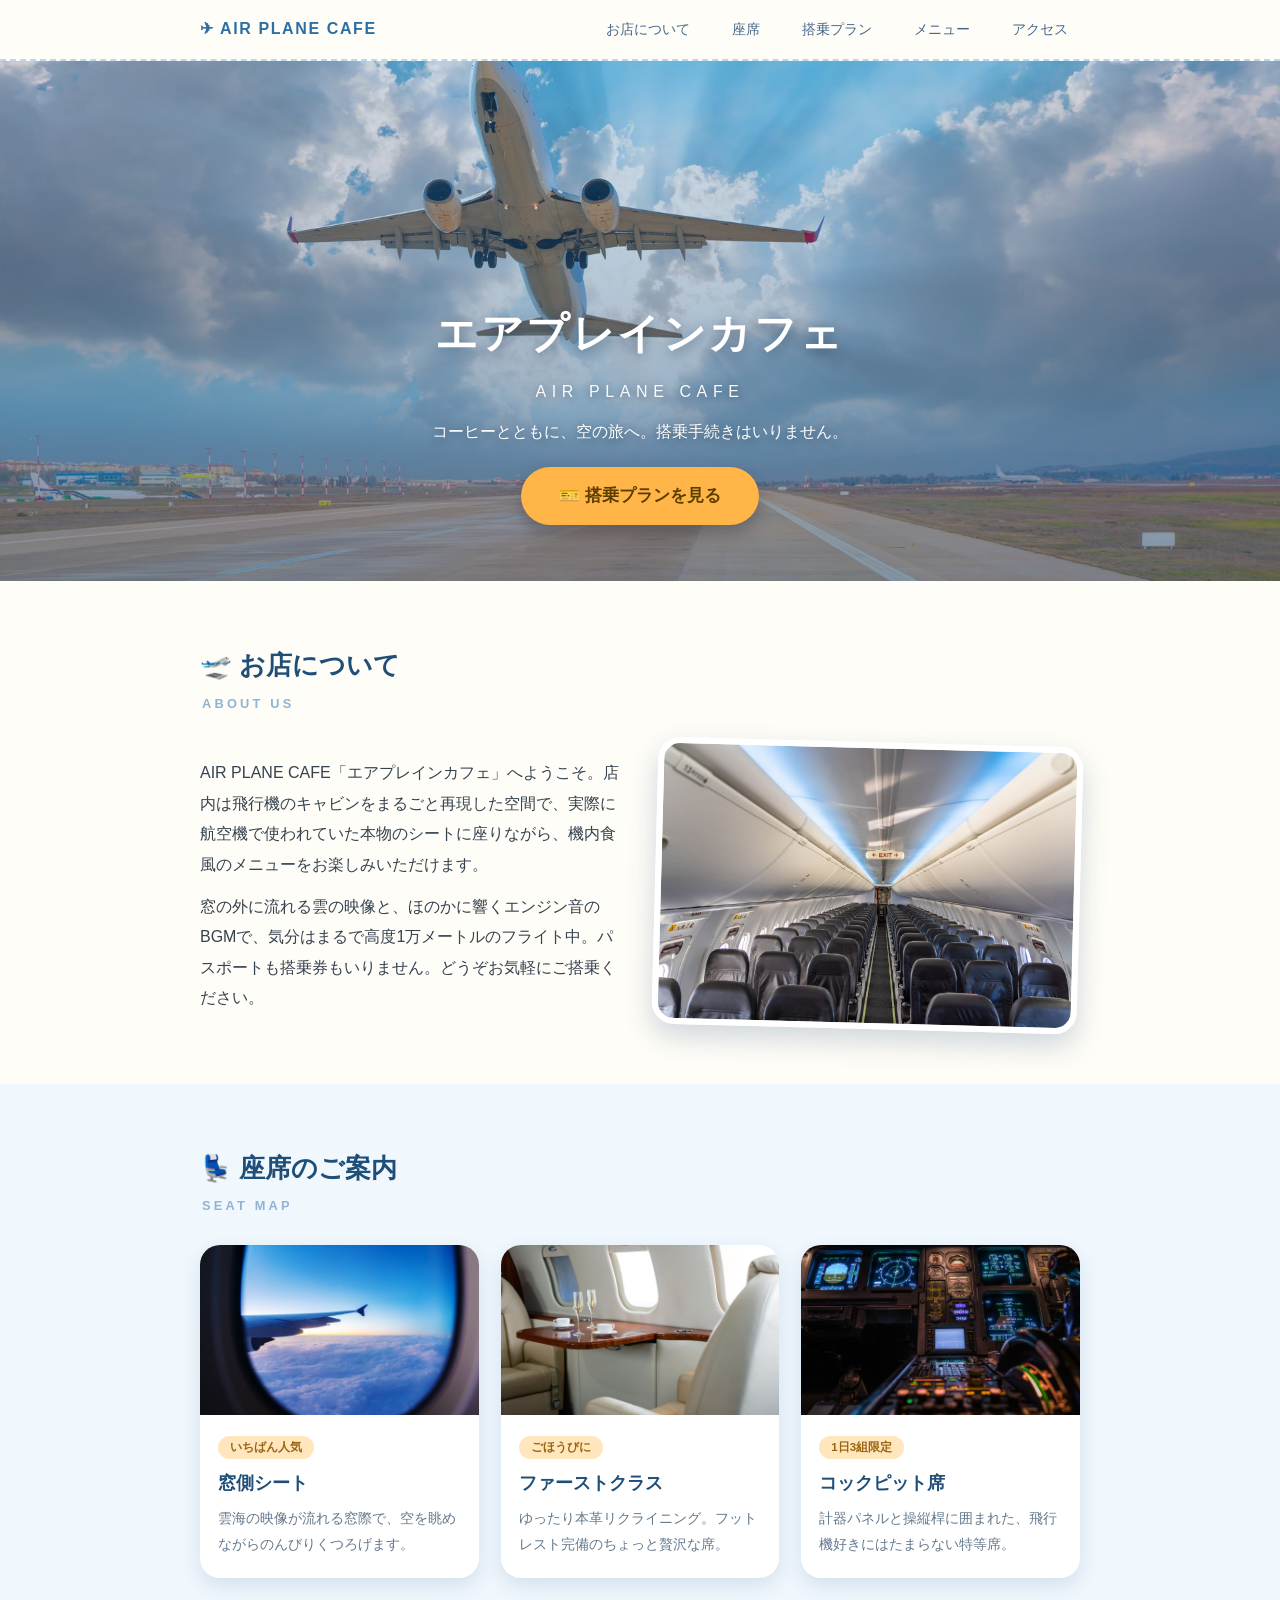
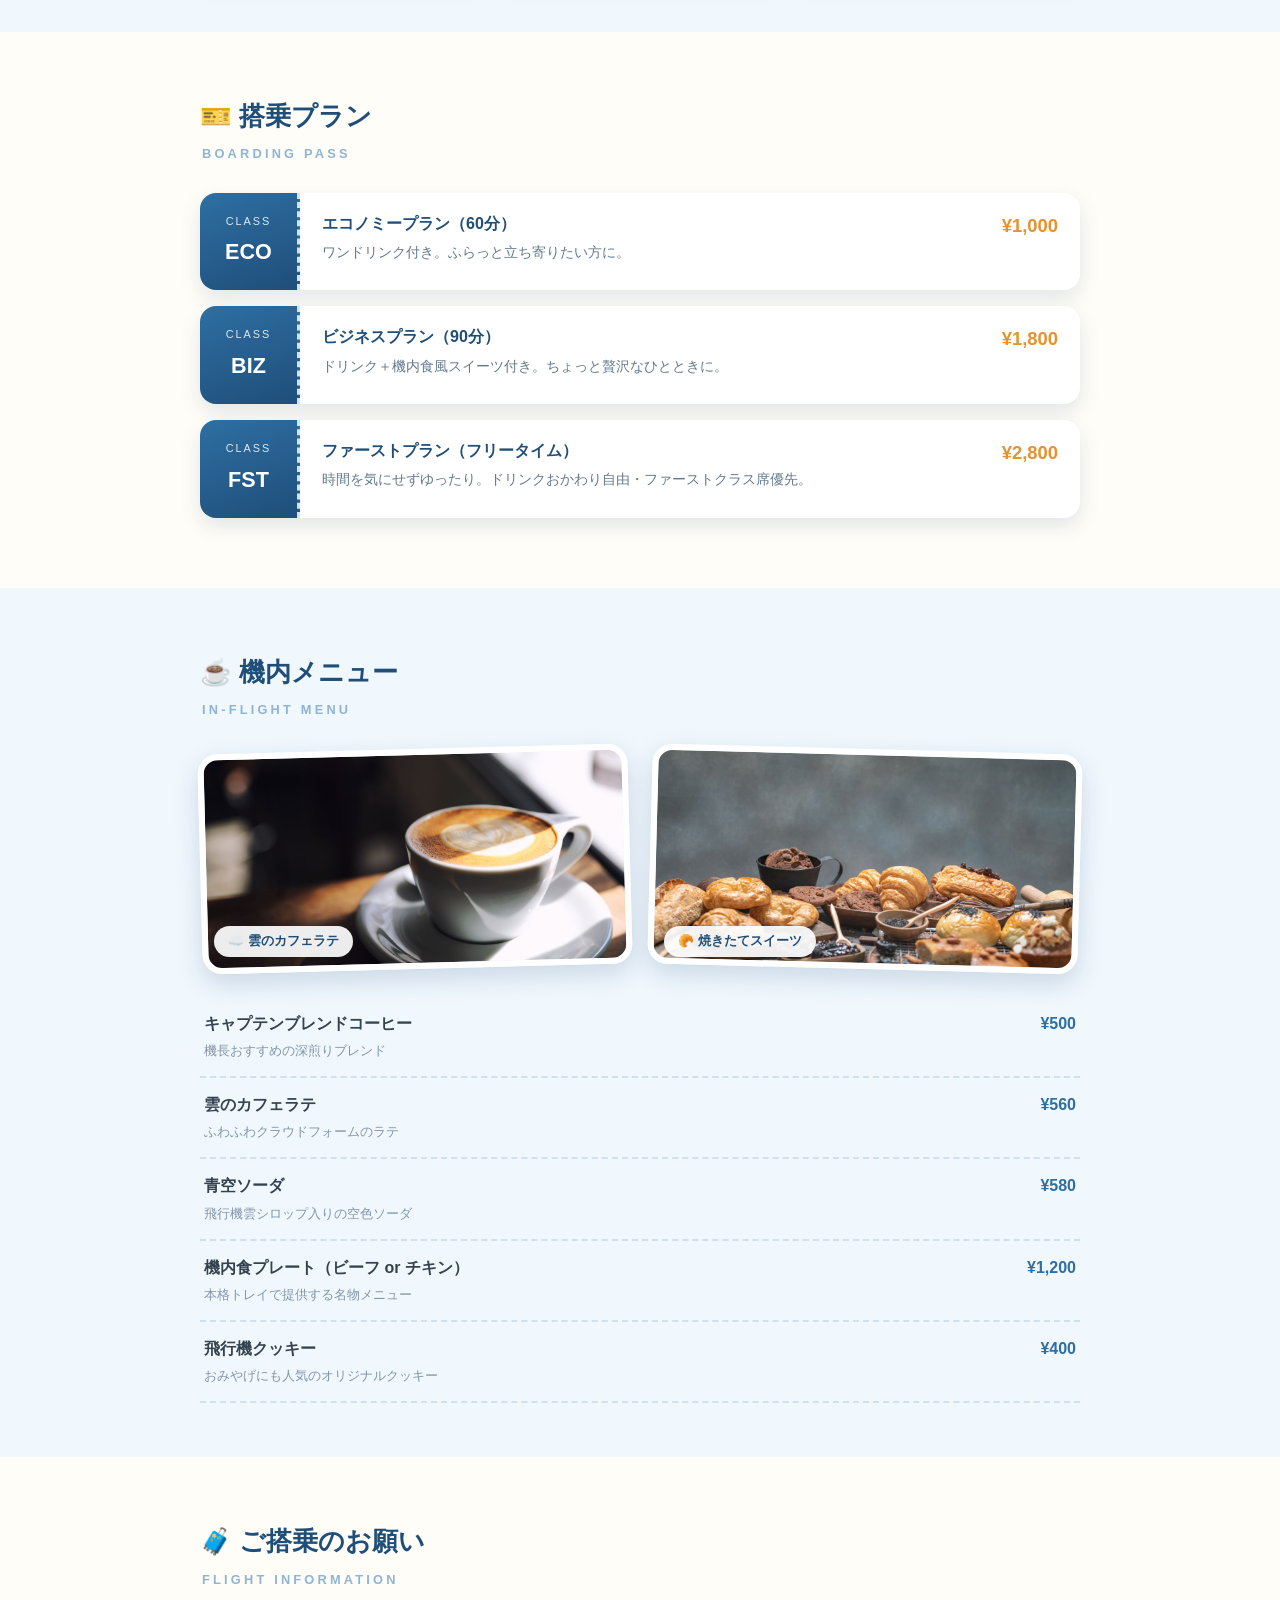
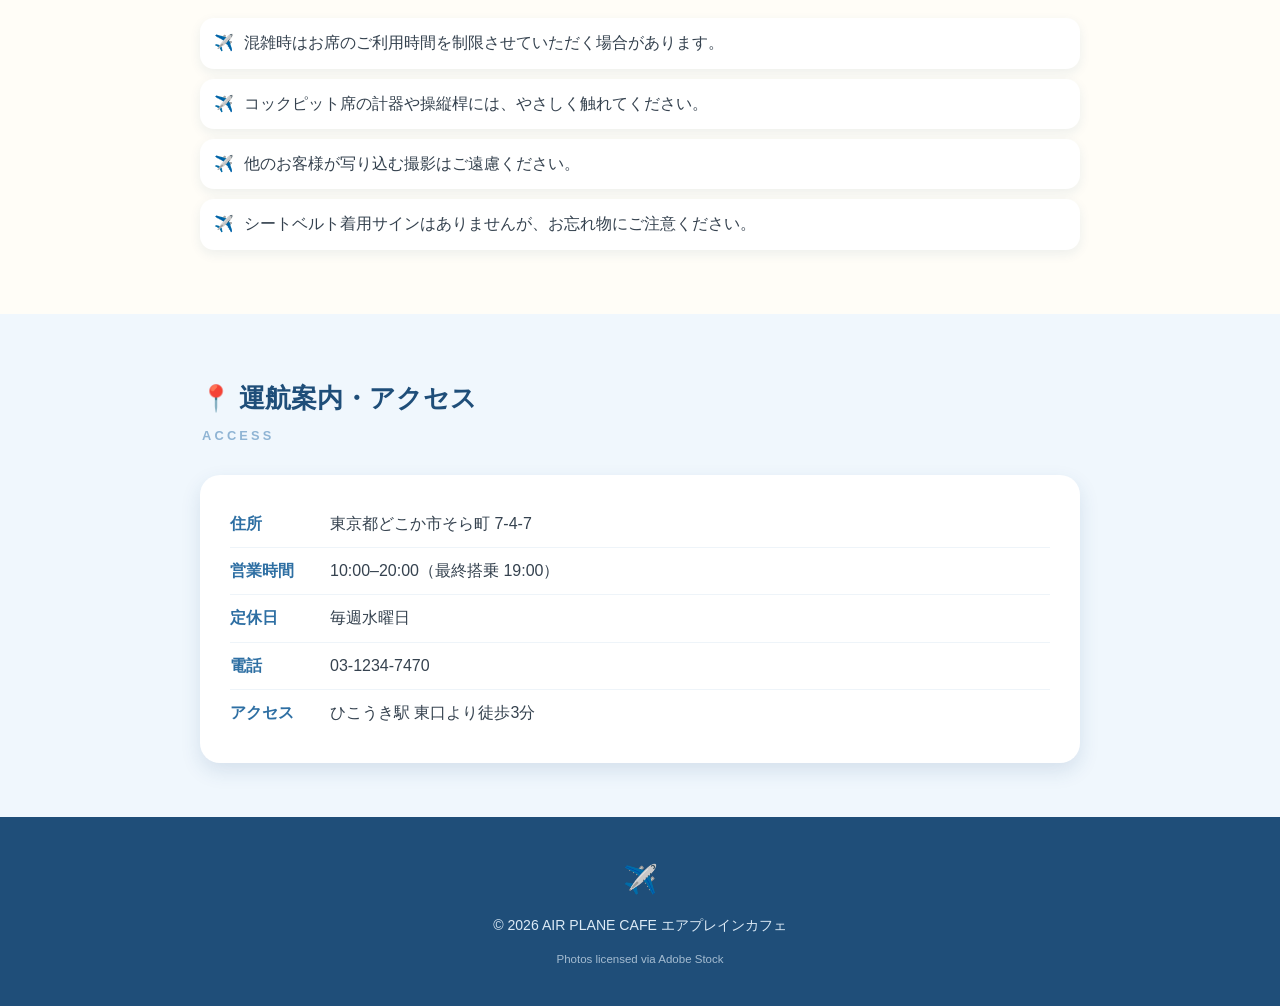
==== commit 0ef6d739: "Add Adobe Stock photos and refresh homepage with casual design Co-Authored-By: Claude Fable 5 <norep" ====
--- a/index.html
+++ b/index.html
@@ -9,122 +9,173 @@
     * { margin: 0; padding: 0; box-sizing: border-box; }
     html { scroll-behavior: smooth; }
     body {
-      font-family: "Hiragino Kaku Gothic ProN", "Yu Gothic", "Meiryo", sans-serif;
-      color: #26323f;
-      background: #f2f7fb;
+      font-family: "Hiragino Maru Gothic ProN", "Hiragino Kaku Gothic ProN", "Yu Gothic", "Meiryo", sans-serif;
+      color: #35424f;
+      background: #fffdf7;
       line-height: 1.9;
     }
-    .wrap { max-width: 860px; margin: 0 auto; padding: 0 20px; }
+    img { max-width: 100%; display: block; }
+    .wrap { max-width: 920px; margin: 0 auto; padding: 0 20px; }
 
     /* ナビゲーション */
     nav {
       position: sticky; top: 0; z-index: 10;
-      background: rgba(31, 78, 121, 0.95);
-      backdrop-filter: blur(6px);
+      background: rgba(255, 253, 247, 0.92);
+      backdrop-filter: blur(8px);
+      border-bottom: 2px dashed #bcd7ec;
     }
     nav .inner {
-      max-width: 860px; margin: 0 auto; padding: 10px 20px;
+      max-width: 920px; margin: 0 auto; padding: 12px 20px;
       display: flex; align-items: center; gap: 18px; flex-wrap: wrap;
     }
-    nav .brand { color: #fff; font-weight: bold; letter-spacing: 0.12em; margin-right: auto; }
-    nav a { color: #cfe4f7; text-decoration: none; font-size: 0.9rem; }
-    nav a:hover { color: #fff; }
+    nav .brand { color: #2e6fa3; font-weight: bold; letter-spacing: 0.1em; margin-right: auto; }
+    nav a {
+      color: #46688a; text-decoration: none; font-size: 0.9rem;
+      padding: 4px 12px; border-radius: 999px; transition: background 0.2s;
+    }
+    nav a:hover { background: #e3f1fb; }
 
     /* ヒーロー */
-    .hero {
-      text-align: center;
-      padding: 90px 20px 70px;
-      background:
-        radial-gradient(circle at 80% 20%, rgba(255,255,255,0.7) 0%, rgba(255,255,255,0) 30%),
-        radial-gradient(circle at 15% 65%, rgba(255,255,255,0.5) 0%, rgba(255,255,255,0) 25%),
-        linear-gradient(165deg, #bfe0f6 0%, #8fc3e8 45%, #dff0fb 100%);
-      border-bottom: 3px solid #2e6fa3;
-      position: relative;
-      overflow: hidden;
-    }
-    .hero .plane {
-      font-size: 72px; line-height: 1; display: inline-block;
-      animation: fly 5s ease-in-out infinite;
-    }
-    @keyframes fly {
-      0%, 100% { transform: translateY(0) rotate(-8deg); }
-      50%      { transform: translateY(-14px) rotate(-4deg); }
-    }
-    .hero h1 { font-size: 2.3rem; margin-top: 14px; color: #1f4e79; letter-spacing: 0.06em; }
-    .hero .en { color: #2e6fa3; font-size: 1rem; letter-spacing: 0.3em; margin-top: 4px; }
-    .hero p { color: #46688a; margin-top: 12px; }
+    .hero { position: relative; overflow: hidden; }
+    .hero .bg {
+      width: 100%; height: 520px; object-fit: cover;
+      filter: saturate(1.1);
+    }
+    .hero .overlay {
+      position: absolute; inset: 0;
+      background: linear-gradient(180deg, rgba(46,111,163,0.15) 0%, rgba(31,78,121,0.55) 100%);
+      display: flex; flex-direction: column; justify-content: flex-end; align-items: center;
+      text-align: center; padding: 30px 20px 56px;
+      color: #fff;
+    }
+    .hero h1 {
+      font-size: 2.6rem; letter-spacing: 0.06em;
+      text-shadow: 0 3px 14px rgba(20, 50, 80, 0.6);
+    }
+    .hero .en { font-size: 1rem; letter-spacing: 0.35em; opacity: 0.95; margin-top: 4px; text-shadow: 0 2px 8px rgba(20,50,80,0.6); }
+    .hero p { margin-top: 10px; text-shadow: 0 2px 8px rgba(20, 50, 80, 0.7); }
     .hero .cta {
-      display: inline-block; margin-top: 22px; padding: 12px 34px;
-      background: #e8a33d; color: #fff; font-weight: bold;
-      border-radius: 999px; text-decoration: none;
-      box-shadow: 0 6px 14px rgba(232, 163, 61, 0.4);
-    }
-    .hero .cta:hover { background: #d8932e; }
-
-    section { padding: 52px 0; border-bottom: 1px solid #dbe7f0; }
-    section:last-of-type { border-bottom: none; }
+      display: inline-block; margin-top: 20px; padding: 13px 38px;
+      background: #ffb547; color: #5c3d00; font-weight: bold;
+      border-radius: 999px; text-decoration: none; font-size: 1.05rem;
+      box-shadow: 0 8px 18px rgba(0, 0, 0, 0.25);
+      transition: transform 0.15s;
+    }
+    .hero .cta:hover { transform: translateY(-3px) rotate(-1deg); }
+
+    section { padding: 60px 0 54px; }
+    section:nth-of-type(even) { background: #f0f7fd; }
     h2 {
-      font-size: 1.5rem; color: #1f4e79; margin-bottom: 6px;
-      display: flex; align-items: center; gap: 8px;
-    }
-    .h-sub { color: #7a94ab; font-size: 0.85rem; letter-spacing: 0.2em; margin-bottom: 20px; }
-
-    /* 座席カード */
-    .seats { display: flex; flex-wrap: wrap; gap: 16px; }
+      font-size: 1.6rem; color: #1f4e79;
+      display: flex; align-items: center; gap: 10px;
+    }
+    .h-sub {
+      color: #8fb4d4; font-size: 0.8rem; letter-spacing: 0.25em;
+      margin: 2px 0 26px 2px; font-weight: bold;
+    }
+
+    /* お店について：写真＋テキスト2カラム */
+    .about-grid {
+      display: flex; gap: 30px; align-items: center; flex-wrap: wrap;
+    }
+    .about-grid .txt { flex: 1 1 320px; }
+    .about-grid .pic { flex: 1 1 320px; }
+    .about-grid .pic img {
+      border-radius: 22px; transform: rotate(1.5deg);
+      box-shadow: 0 12px 28px rgba(31, 78, 121, 0.22);
+      border: 6px solid #fff;
+    }
+
+    /* 座席カード：写真つき */
+    .seats { display: grid; grid-template-columns: repeat(auto-fit, minmax(240px, 1fr)); gap: 22px; }
     .seat {
-      flex: 1 1 220px; background: #fff; border-radius: 16px;
-      padding: 24px 18px; text-align: center;
-      box-shadow: 0 6px 16px rgba(31, 78, 121, 0.10);
-      border-top: 4px solid #2e6fa3;
-    }
-    .seat .icon { font-size: 44px; line-height: 1; }
-    .seat .name { font-weight: bold; color: #1f4e79; margin-top: 10px; font-size: 1.05rem; }
-    .seat .note { font-size: 0.85rem; color: #5c7791; margin-top: 4px; }
+      background: #fff; border-radius: 20px; overflow: hidden;
+      box-shadow: 0 8px 20px rgba(31, 78, 121, 0.13);
+      transition: transform 0.2s;
+    }
+    .seat:hover { transform: translateY(-6px) rotate(-0.5deg); }
+    .seat img { height: 170px; width: 100%; object-fit: cover; }
+    .seat .body { padding: 16px 18px 20px; }
+    .seat .name { font-weight: bold; color: #1f4e79; font-size: 1.1rem; }
+    .seat .note { font-size: 0.87rem; color: #64798d; margin-top: 4px; }
+    .seat .tag {
+      display: inline-block; font-size: 0.72rem; font-weight: bold;
+      background: #ffe6bd; color: #9a6510; border-radius: 999px;
+      padding: 1px 12px; margin-bottom: 8px;
+    }
 
     /* 搭乗券風プラン */
     .boarding {
-      background: #fff; border-radius: 14px; margin-bottom: 14px;
-      box-shadow: 0 6px 16px rgba(31, 78, 121, 0.10);
+      background: #fff; border-radius: 16px; margin-bottom: 16px;
+      box-shadow: 0 8px 20px rgba(31, 78, 121, 0.13);
       display: flex; overflow: hidden;
     }
     .boarding .stub {
-      background: #1f4e79; color: #fff; padding: 18px 14px;
+      background: linear-gradient(160deg, #2e6fa3, #1f4e79); color: #fff;
+      padding: 18px 14px; min-width: 100px;
       display: flex; flex-direction: column; justify-content: center; align-items: center;
-      min-width: 96px; text-align: center;
-      border-right: 2px dashed #cfe4f7;
-    }
-    .boarding .stub .cls { font-size: 0.7rem; letter-spacing: 0.15em; opacity: 0.8; }
-    .boarding .stub .code { font-size: 1.3rem; font-weight: bold; }
-    .boarding .body { padding: 16px 20px; flex: 1; }
+      text-align: center; border-right: 3px dashed #cfe4f7;
+    }
+    .boarding .stub .cls { font-size: 0.68rem; letter-spacing: 0.18em; opacity: 0.85; }
+    .boarding .stub .code { font-size: 1.35rem; font-weight: bold; }
+    .boarding .body { padding: 16px 22px; flex: 1; }
     .boarding .b-name { font-weight: bold; color: #1f4e79; }
-    .boarding .b-price { color: #e8a33d; font-weight: bold; float: right; font-size: 1.1rem; }
-    .boarding .b-desc { font-size: 0.9rem; color: #5c7791; }
-
-    /* メニュー */
+    .boarding .b-price { color: #e8912d; font-weight: bold; float: right; font-size: 1.15rem; }
+    .boarding .b-desc { font-size: 0.9rem; color: #64798d; }
+
+    /* メニュー：写真2枚＋リスト */
+    .menu-pics { display: flex; gap: 20px; flex-wrap: wrap; margin-bottom: 28px; }
+    .menu-pics figure { flex: 1 1 260px; position: relative; }
+    .menu-pics img {
+      border-radius: 20px; height: 220px; width: 100%; object-fit: cover;
+      border: 6px solid #fff;
+      box-shadow: 0 10px 24px rgba(31, 78, 121, 0.18);
+    }
+    .menu-pics figure:first-child img { transform: rotate(-1.5deg); }
+    .menu-pics figure:last-child img { transform: rotate(1.5deg); }
+    .menu-pics figcaption {
+      position: absolute; left: 14px; bottom: 12px;
+      background: rgba(255, 255, 255, 0.92); color: #1f4e79;
+      font-size: 0.8rem; font-weight: bold;
+      padding: 3px 14px; border-radius: 999px;
+    }
     .menu-item {
       display: flex; justify-content: space-between; align-items: baseline;
-      padding: 12px 0; border-bottom: 1px dashed #b9cfe0;
+      padding: 12px 4px; border-bottom: 2px dashed #cfe0ee;
     }
     .menu-item .name { font-weight: bold; }
-    .menu-item .desc { font-size: 0.82rem; color: #7a94ab; display: block; font-weight: normal; }
+    .menu-item .desc { font-size: 0.82rem; color: #8296a9; display: block; font-weight: normal; }
     .menu-item .price { color: #2e6fa3; font-weight: bold; white-space: nowrap; margin-left: 16px; }
 
     /* お願い */
     .rules { list-style: none; }
-    .rules li { padding: 5px 0 5px 28px; position: relative; }
-    .rules li::before { content: "✈️"; position: absolute; left: 0; }
+    .rules li {
+      padding: 10px 16px 10px 44px; position: relative;
+      background: #fff; border-radius: 14px; margin-bottom: 10px;
+      box-shadow: 0 4px 12px rgba(31, 78, 121, 0.08);
+    }
+    .rules li::before { content: "✈️"; position: absolute; left: 14px; }
 
     /* 営業案内 */
-    .info { list-style: none; background: #fff; border-radius: 16px; padding: 22px 26px; box-shadow: 0 6px 16px rgba(31, 78, 121, 0.10); }
-    .info li { padding: 7px 0; border-bottom: 1px solid #edf3f8; }
+    .info {
+      list-style: none; background: #fff; border-radius: 20px;
+      padding: 26px 30px; box-shadow: 0 8px 20px rgba(31, 78, 121, 0.13);
+    }
+    .info li { padding: 8px 0; border-bottom: 1px solid #eef4f9; }
     .info li:last-child { border-bottom: none; }
     .info .label { display: inline-block; width: 100px; color: #2e6fa3; font-weight: bold; }
 
     footer {
-      text-align: center; padding: 34px 20px;
-      background: #1f4e79; color: #dceaf6; font-size: 0.9rem;
-    }
-    footer .f-logo { font-size: 26px; margin-bottom: 6px; }
+      text-align: center; padding: 36px 20px;
+      background: #1f4e79; color: #dceaf6; font-size: 0.88rem;
+    }
+    footer .f-logo { font-size: 28px; margin-bottom: 6px; }
+    footer .credit { font-size: 0.72rem; opacity: 0.7; margin-top: 10px; }
+
+    @media (max-width: 560px) {
+      .hero .bg { height: 420px; }
+      .hero h1 { font-size: 2rem; }
+    }
   </style>
 </head>
 <body>
@@ -141,32 +192,66 @@
   </nav>
 
   <header class="hero">
-    <span class="plane">✈️</span>
-    <h1>エアプレインカフェ</h1>
-    <div class="en">AIR PLANE CAFE</div>
-    <p>コーヒーとともに、空の旅へ。搭乗手続きはいりません。</p>
-    <a class="cta" href="#plans">搭乗プランを見る</a>
+    <img class="bg" src="images/hero-takeoff.jpg" alt="青空へ離陸する飛行機">
+    <div class="overlay">
+      <h1>エアプレインカフェ</h1>
+      <div class="en">AIR PLANE CAFE</div>
+      <p>コーヒーとともに、空の旅へ。搭乗手続きはいりません。</p>
+      <a class="cta" href="#plans">🎫 搭乗プランを見る</a>
+    </div>
   </header>
 
-  <div class="wrap">
-
-    <section id="about">
+  <section id="about">
+    <div class="wrap">
       <h2>🛫 お店について</h2>
       <div class="h-sub">ABOUT US</div>
-      <p>AIR PLANE CAFE「エアプレインカフェ」へようこそ。店内は飛行機のキャビンをまるごと再現した空間で、実際に航空機で使われていた本物のシートに座りながら、機内食風のメニューをお楽しみいただけます。窓の外に流れる雲の映像と、ほのかに響くエンジン音のBGMで、気分はまるで高度1万メートルのフライト中。パスポートも搭乗券もいりません。どうぞお気軽にご搭乗ください。</p>
-    </section>
-
-    <section id="seats">
+      <div class="about-grid">
+        <div class="txt">
+          <p>AIR PLANE CAFE「エアプレインカフェ」へようこそ。店内は飛行機のキャビンをまるごと再現した空間で、実際に航空機で使われていた本物のシートに座りながら、機内食風のメニューをお楽しみいただけます。</p>
+          <p style="margin-top: 12px;">窓の外に流れる雲の映像と、ほのかに響くエンジン音のBGMで、気分はまるで高度1万メートルのフライト中。パスポートも搭乗券もいりません。どうぞお気軽にご搭乗ください。</p>
+        </div>
+        <div class="pic">
+          <img src="images/cabin.jpg" alt="飛行機のキャビンを再現した店内">
+        </div>
+      </div>
+    </div>
+  </section>
+
+  <section id="seats">
+    <div class="wrap">
       <h2>💺 座席のご案内</h2>
       <div class="h-sub">SEAT MAP</div>
       <div class="seats">
-        <div class="seat"><div class="icon">🪟</div><div class="name">窓側シート</div><div class="note">雲の映像が流れる窓際で、空を眺めながらくつろげる人気席。</div></div>
-        <div class="seat"><div class="icon">🛋️</div><div class="name">ファーストクラス</div><div class="note">ゆったり本革リクライニング。フットレスト完備の贅沢席。</div></div>
-        <div class="seat"><div class="icon">🕹️</div><div class="name">コックピット席</div><div class="note">計器パネルと操縦桿に囲まれた、一日3組限定の特等席。</div></div>
-      </div>
-    </section>
-
-    <section id="plans">
+        <div class="seat">
+          <img src="images/window-view.jpg" alt="窓から見える翼と雲海">
+          <div class="body">
+            <span class="tag">いちばん人気</span>
+            <div class="name">窓側シート</div>
+            <div class="note">雲海の映像が流れる窓際で、空を眺めながらのんびりくつろげます。</div>
+          </div>
+        </div>
+        <div class="seat">
+          <img src="images/first-class.jpg" alt="ゆったりしたファーストクラスの座席">
+          <div class="body">
+            <span class="tag">ごほうびに</span>
+            <div class="name">ファーストクラス</div>
+            <div class="note">ゆったり本革リクライニング。フットレスト完備のちょっと贅沢な席。</div>
+          </div>
+        </div>
+        <div class="seat">
+          <img src="images/cockpit.jpg" alt="計器が光るコックピット">
+          <div class="body">
+            <span class="tag">1日3組限定</span>
+            <div class="name">コックピット席</div>
+            <div class="note">計器パネルと操縦桿に囲まれた、飛行機好きにはたまらない特等席。</div>
+          </div>
+        </div>
+      </div>
+    </div>
+  </section>
+
+  <section id="plans">
+    <div class="wrap">
       <h2>🎫 搭乗プラン</h2>
       <div class="h-sub">BOARDING PASS</div>
       <div class="boarding">
@@ -181,19 +266,33 @@
         <div class="stub"><span class="cls">CLASS</span><span class="code">FST</span></div>
         <div class="body"><span class="b-price">¥2,800</span><span class="b-name">ファーストプラン（フリータイム）</span><div class="b-desc">時間を気にせずゆったり。ドリンクおかわり自由・ファーストクラス席優先。</div></div>
       </div>
-    </section>
-
-    <section id="menu">
+    </div>
+  </section>
+
+  <section id="menu">
+    <div class="wrap">
       <h2>☕ 機内メニュー</h2>
       <div class="h-sub">IN-FLIGHT MENU</div>
+      <div class="menu-pics">
+        <figure>
+          <img src="images/latte.jpg" alt="ラテアートのカフェラテ">
+          <figcaption>☁️ 雲のカフェラテ</figcaption>
+        </figure>
+        <figure>
+          <img src="images/bakery.jpg" alt="焼き菓子とパンの盛り合わせ">
+          <figcaption>🥐 焼きたてスイーツ</figcaption>
+        </figure>
+      </div>
       <div class="menu-item"><span class="name">キャプテンブレンドコーヒー<span class="desc">機長おすすめの深煎りブレンド</span></span><span class="price">¥500</span></div>
       <div class="menu-item"><span class="name">雲のカフェラテ<span class="desc">ふわふわクラウドフォームのラテ</span></span><span class="price">¥560</span></div>
       <div class="menu-item"><span class="name">青空ソーダ<span class="desc">飛行機雲シロップ入りの空色ソーダ</span></span><span class="price">¥580</span></div>
       <div class="menu-item"><span class="name">機内食プレート（ビーフ or チキン）<span class="desc">本格トレイで提供する名物メニュー</span></span><span class="price">¥1,200</span></div>
       <div class="menu-item"><span class="name">飛行機クッキー<span class="desc">おみやげにも人気のオリジナルクッキー</span></span><span class="price">¥400</span></div>
-    </section>
-
-    <section id="rules">
+    </div>
+  </section>
+
+  <section id="rules">
+    <div class="wrap">
       <h2>🧳 ご搭乗のお願い</h2>
       <div class="h-sub">FLIGHT INFORMATION</div>
       <ul class="rules">
@@ -202,9 +301,11 @@
         <li>他のお客様が写り込む撮影はご遠慮ください。</li>
         <li>シートベルト着用サインはありませんが、お忘れ物にご注意ください。</li>
       </ul>
-    </section>
-
-    <section id="access">
+    </div>
+  </section>
+
+  <section id="access">
+    <div class="wrap">
       <h2>📍 運航案内・アクセス</h2>
       <div class="h-sub">ACCESS</div>
       <ul class="info">
@@ -214,13 +315,13 @@
         <li><span class="label">電話</span>03-1234-7470</li>
         <li><span class="label">アクセス</span>ひこうき駅 東口より徒歩3分</li>
       </ul>
-    </section>
-
-  </div>
+    </div>
+  </section>
 
   <footer>
     <div class="f-logo">✈️</div>
     © 2026 AIR PLANE CAFE エアプレインカフェ
+    <div class="credit">Photos licensed via Adobe Stock</div>
   </footer>
 
 </body>
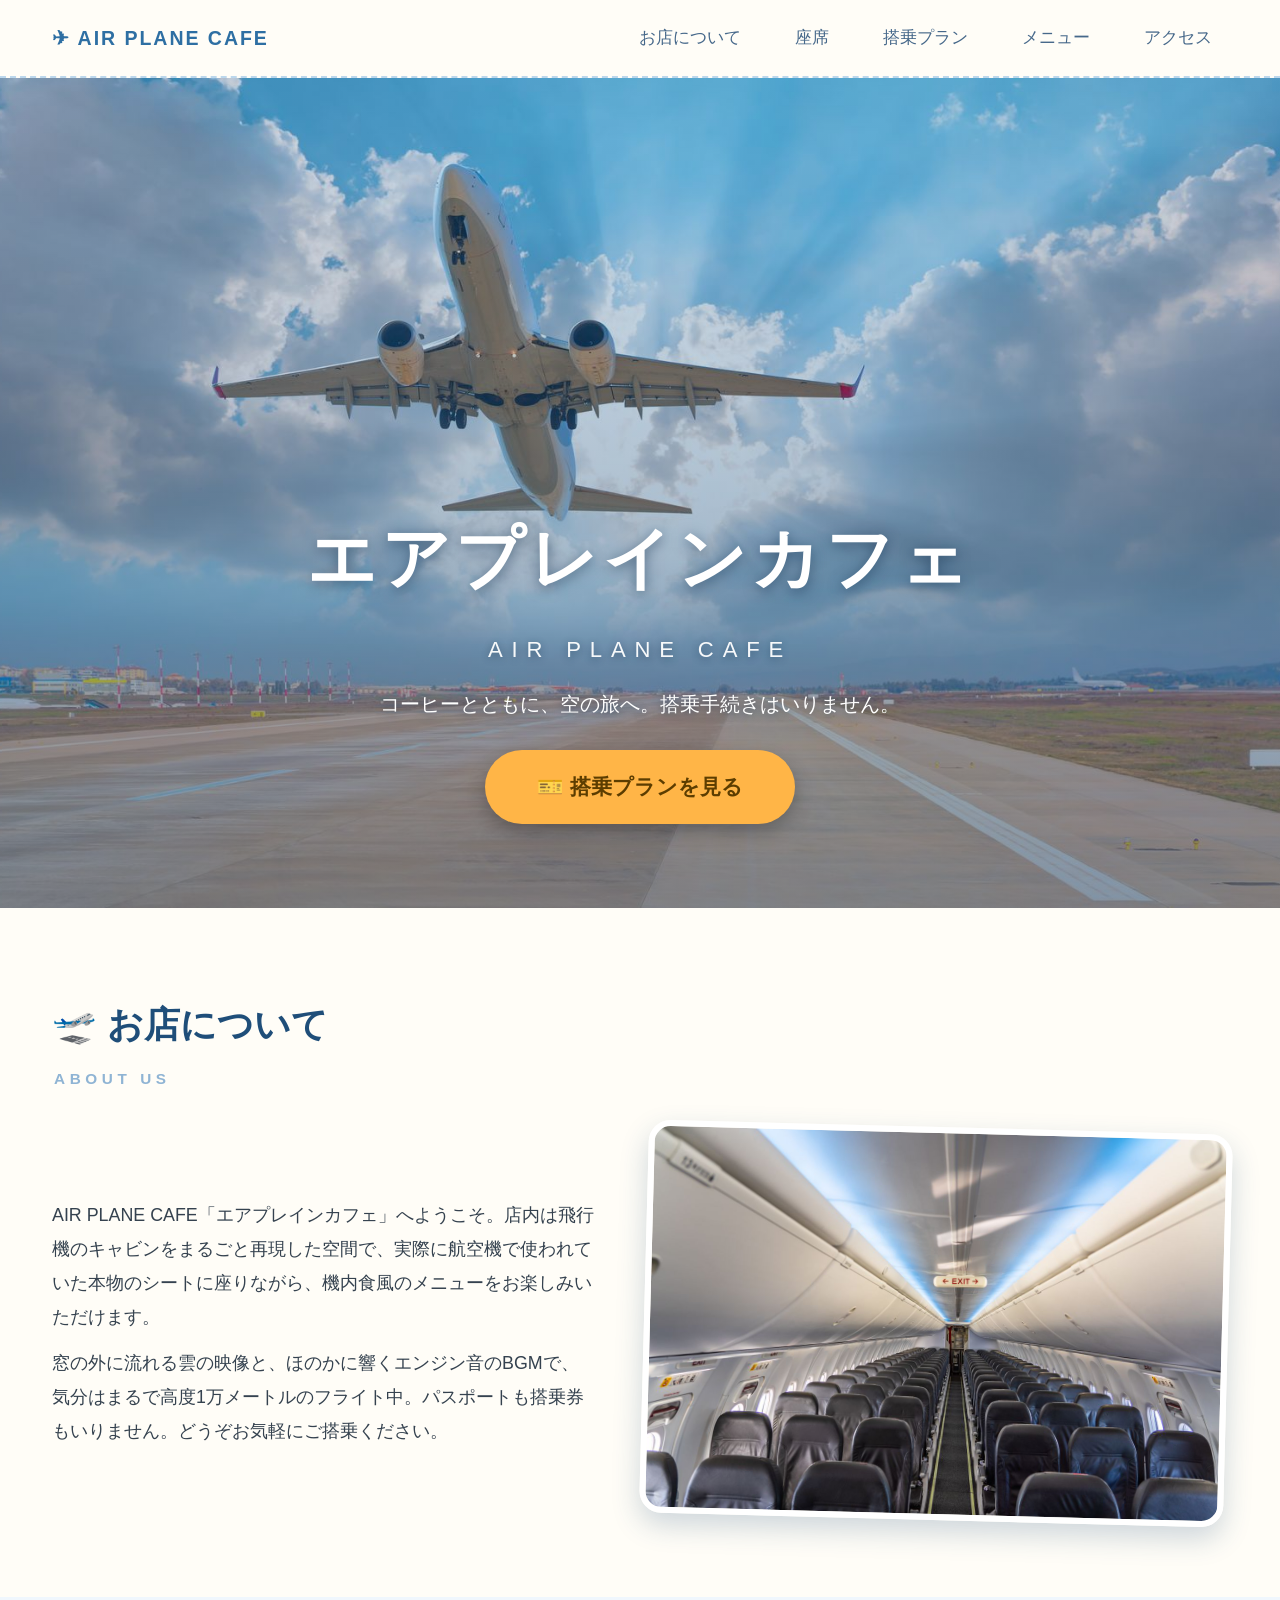
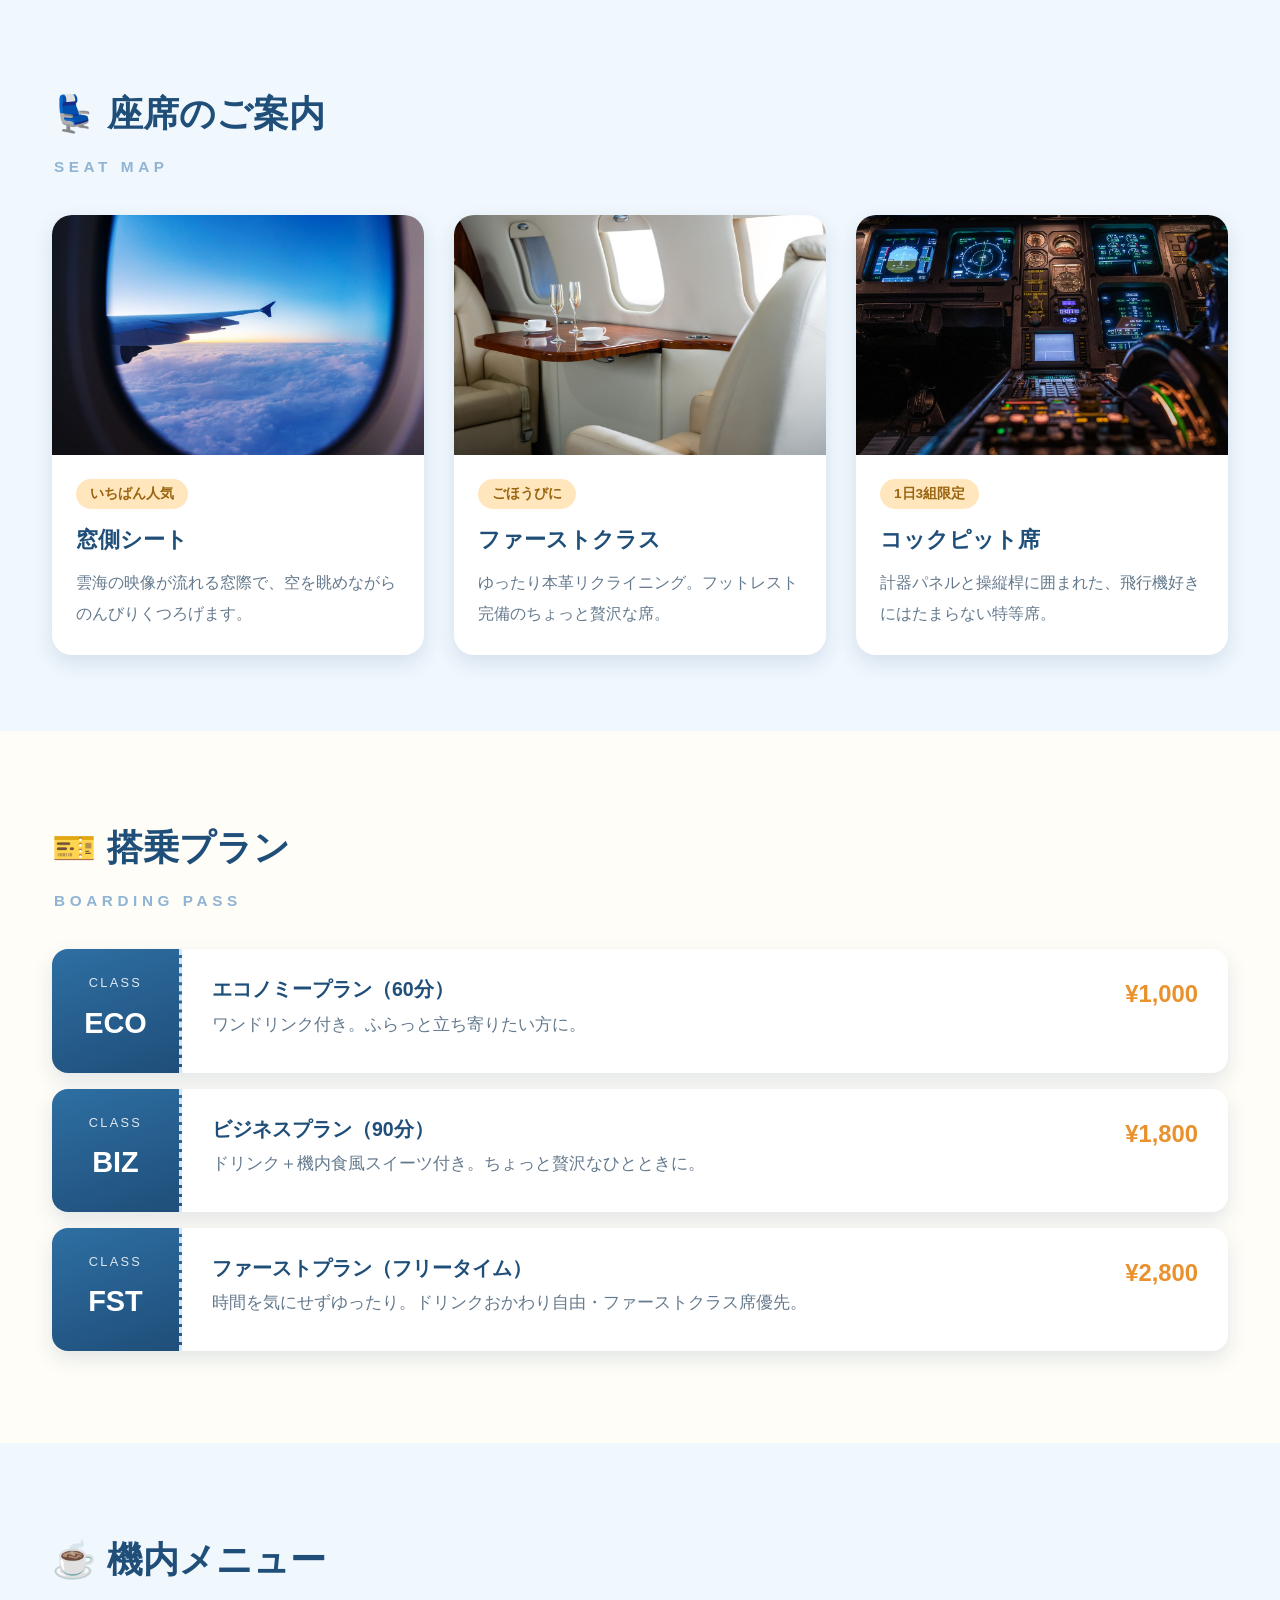
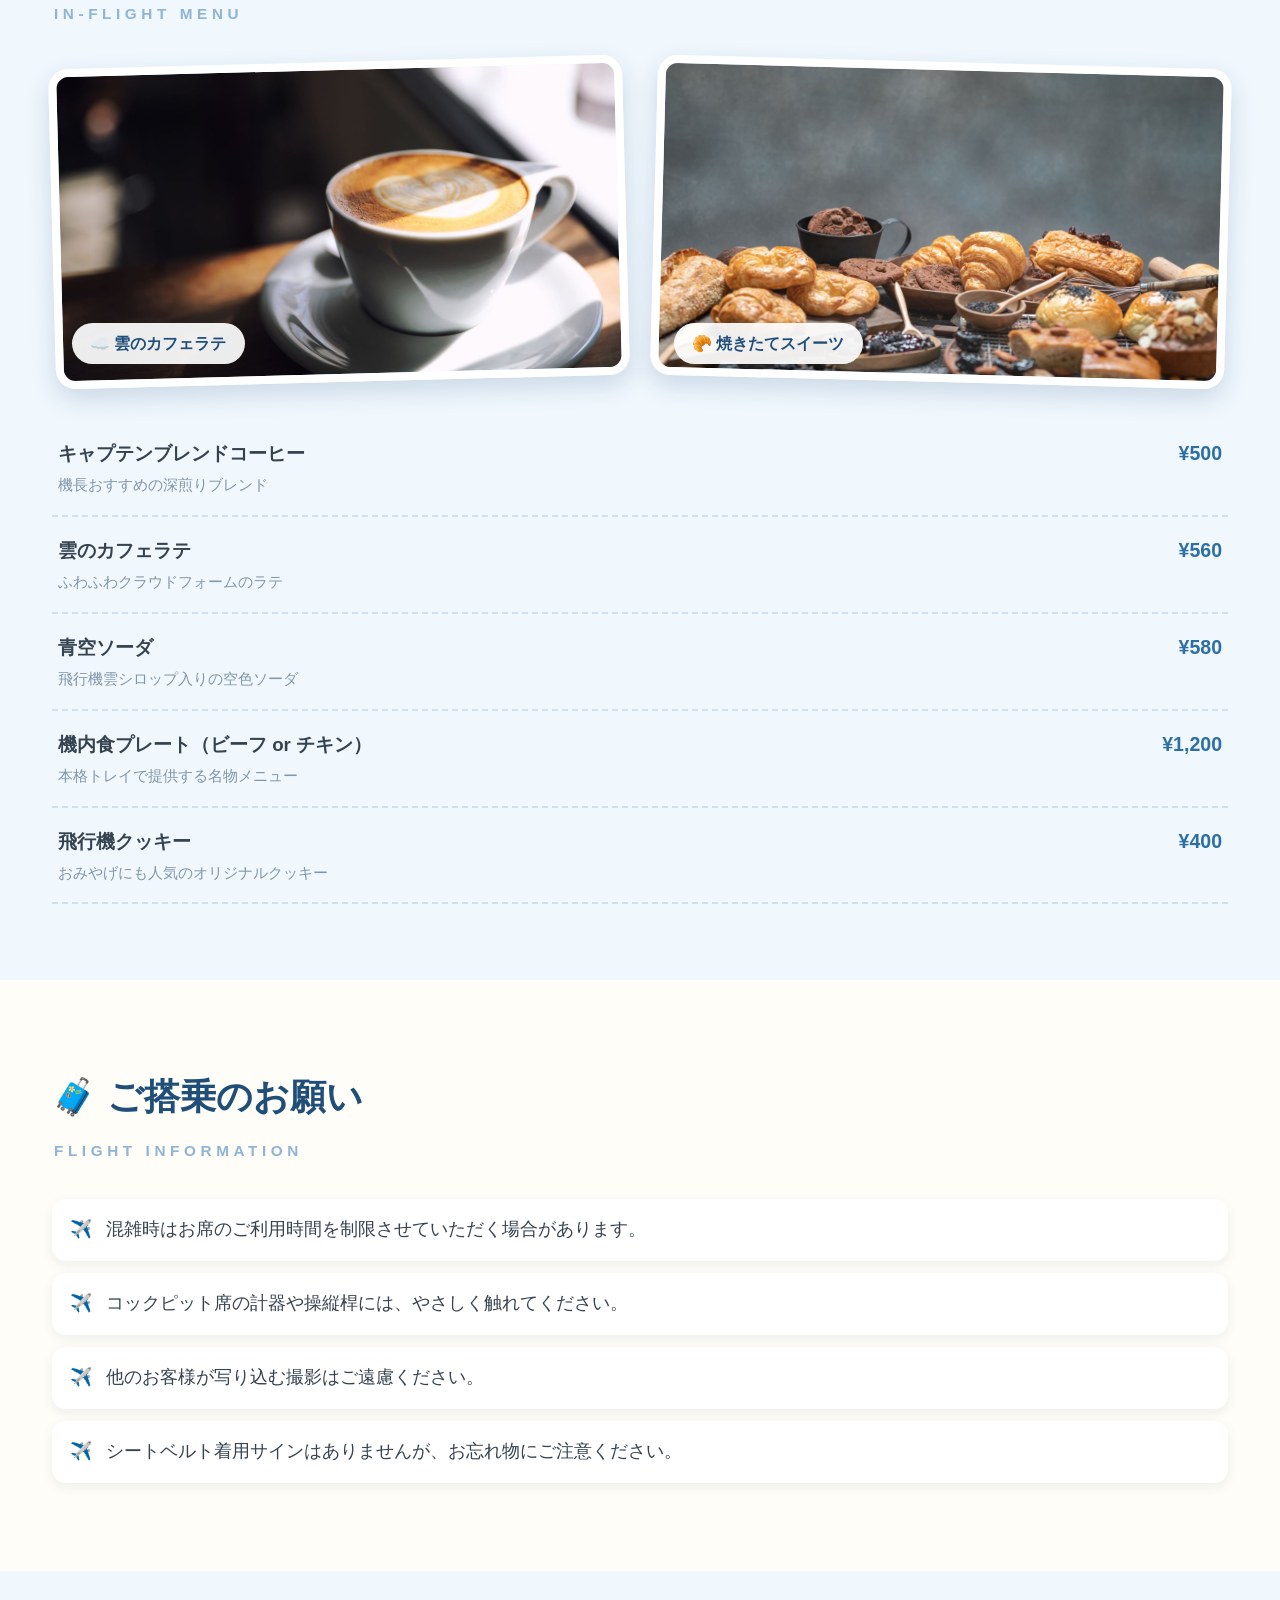
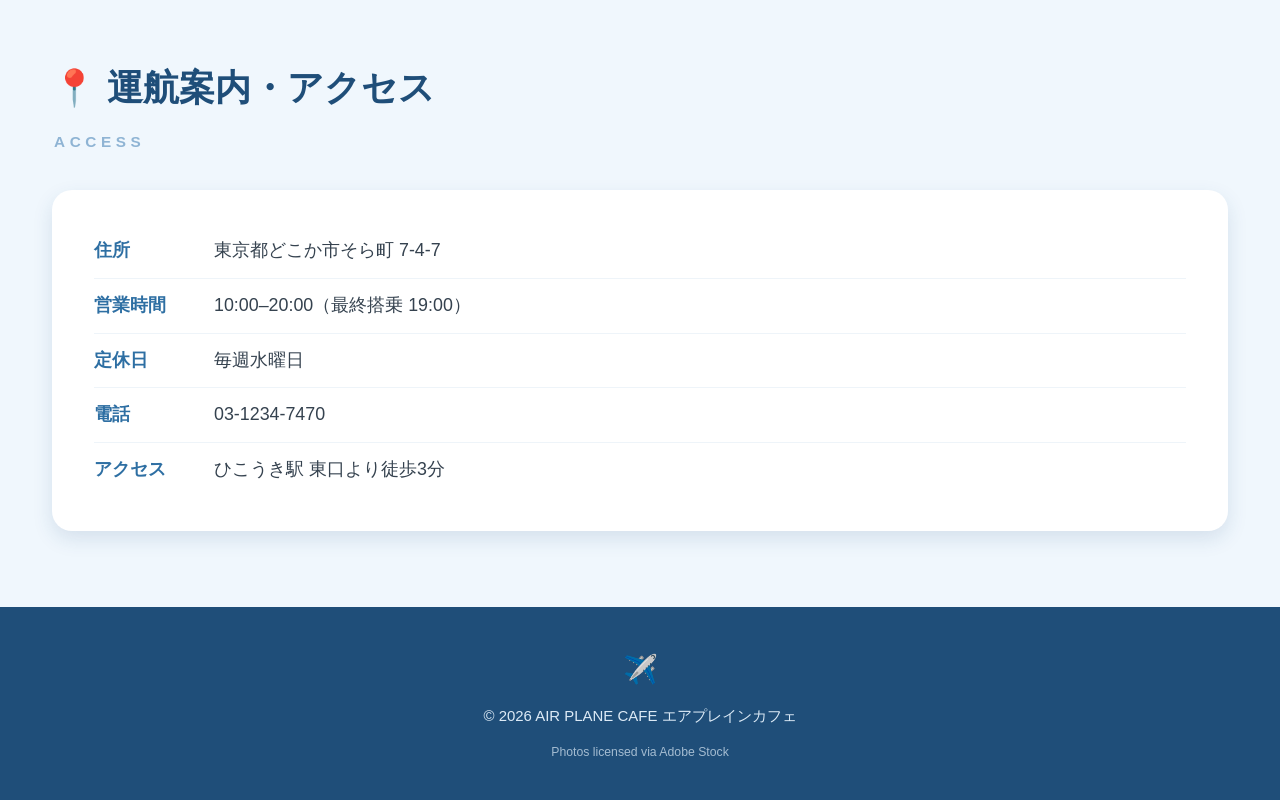
==== commit 71c1f607: "Scale up layout for desktop screens Co-Authored-By: Claude Fable 5 <noreply@anthropic.com> Claude-Se" ====
--- a/index.html
+++ b/index.html
@@ -7,7 +7,7 @@
   <meta name="description" content="空と飛行機をテーマにしたカフェ「AIR PLANE CAFE」の公式ホームページ。機内食風メニューと本物の航空機シートで、空の旅気分をお楽しみください。">
   <style>
     * { margin: 0; padding: 0; box-sizing: border-box; }
-    html { scroll-behavior: smooth; }
+    html { scroll-behavior: smooth; font-size: 17px; }
     body {
       font-family: "Hiragino Maru Gothic ProN", "Hiragino Kaku Gothic ProN", "Yu Gothic", "Meiryo", sans-serif;
       color: #35424f;
@@ -15,7 +15,7 @@
       line-height: 1.9;
     }
     img { max-width: 100%; display: block; }
-    .wrap { max-width: 920px; margin: 0 auto; padding: 0 20px; }
+    .wrap { max-width: 1240px; margin: 0 auto; padding: 0 32px; }
 
     /* ナビゲーション */
     nav {
@@ -25,61 +25,62 @@
       border-bottom: 2px dashed #bcd7ec;
     }
     nav .inner {
-      max-width: 920px; margin: 0 auto; padding: 12px 20px;
-      display: flex; align-items: center; gap: 18px; flex-wrap: wrap;
-    }
-    nav .brand { color: #2e6fa3; font-weight: bold; letter-spacing: 0.1em; margin-right: auto; }
+      max-width: 1240px; margin: 0 auto; padding: 16px 32px;
+      display: flex; align-items: center; gap: 22px; flex-wrap: wrap;
+    }
+    nav .brand { color: #2e6fa3; font-weight: bold; letter-spacing: 0.1em; margin-right: auto; font-size: 1.15rem; }
     nav a {
-      color: #46688a; text-decoration: none; font-size: 0.9rem;
-      padding: 4px 12px; border-radius: 999px; transition: background 0.2s;
+      color: #46688a; text-decoration: none; font-size: 1rem;
+      padding: 6px 16px; border-radius: 999px; transition: background 0.2s;
     }
     nav a:hover { background: #e3f1fb; }
 
     /* ヒーロー */
     .hero { position: relative; overflow: hidden; }
     .hero .bg {
-      width: 100%; height: 520px; object-fit: cover;
+      width: 100%; height: calc(100vh - 70px); min-height: 560px; max-height: 860px;
+      object-fit: cover;
       filter: saturate(1.1);
     }
     .hero .overlay {
       position: absolute; inset: 0;
       background: linear-gradient(180deg, rgba(46,111,163,0.15) 0%, rgba(31,78,121,0.55) 100%);
       display: flex; flex-direction: column; justify-content: flex-end; align-items: center;
-      text-align: center; padding: 30px 20px 56px;
+      text-align: center; padding: 30px 20px 84px;
       color: #fff;
     }
     .hero h1 {
-      font-size: 2.6rem; letter-spacing: 0.06em;
+      font-size: 4rem; letter-spacing: 0.06em;
       text-shadow: 0 3px 14px rgba(20, 50, 80, 0.6);
     }
-    .hero .en { font-size: 1rem; letter-spacing: 0.35em; opacity: 0.95; margin-top: 4px; text-shadow: 0 2px 8px rgba(20,50,80,0.6); }
-    .hero p { margin-top: 10px; text-shadow: 0 2px 8px rgba(20, 50, 80, 0.7); }
+    .hero .en { font-size: 1.3rem; letter-spacing: 0.4em; opacity: 0.95; margin-top: 6px; text-shadow: 0 2px 8px rgba(20,50,80,0.6); }
+    .hero p { margin-top: 14px; font-size: 1.2rem; text-shadow: 0 2px 8px rgba(20, 50, 80, 0.7); }
     .hero .cta {
-      display: inline-block; margin-top: 20px; padding: 13px 38px;
+      display: inline-block; margin-top: 26px; padding: 17px 52px;
       background: #ffb547; color: #5c3d00; font-weight: bold;
-      border-radius: 999px; text-decoration: none; font-size: 1.05rem;
+      border-radius: 999px; text-decoration: none; font-size: 1.25rem;
       box-shadow: 0 8px 18px rgba(0, 0, 0, 0.25);
       transition: transform 0.15s;
     }
     .hero .cta:hover { transform: translateY(-3px) rotate(-1deg); }
 
-    section { padding: 60px 0 54px; }
+    section { padding: 84px 0 76px; }
     section:nth-of-type(even) { background: #f0f7fd; }
     h2 {
-      font-size: 1.6rem; color: #1f4e79;
-      display: flex; align-items: center; gap: 10px;
+      font-size: 2.1rem; color: #1f4e79;
+      display: flex; align-items: center; gap: 12px;
     }
     .h-sub {
-      color: #8fb4d4; font-size: 0.8rem; letter-spacing: 0.25em;
-      margin: 2px 0 26px 2px; font-weight: bold;
+      color: #8fb4d4; font-size: 0.9rem; letter-spacing: 0.3em;
+      margin: 4px 0 34px 2px; font-weight: bold;
     }
 
     /* お店について：写真＋テキスト2カラム */
     .about-grid {
-      display: flex; gap: 30px; align-items: center; flex-wrap: wrap;
-    }
-    .about-grid .txt { flex: 1 1 320px; }
-    .about-grid .pic { flex: 1 1 320px; }
+      display: flex; gap: 48px; align-items: center; flex-wrap: wrap;
+    }
+    .about-grid .txt { flex: 1 1 400px; font-size: 1.05rem; }
+    .about-grid .pic { flex: 1 1 440px; }
     .about-grid .pic img {
       border-radius: 22px; transform: rotate(1.5deg);
       box-shadow: 0 12px 28px rgba(31, 78, 121, 0.22);
@@ -87,21 +88,21 @@
     }
 
     /* 座席カード：写真つき */
-    .seats { display: grid; grid-template-columns: repeat(auto-fit, minmax(240px, 1fr)); gap: 22px; }
+    .seats { display: grid; grid-template-columns: repeat(auto-fit, minmax(300px, 1fr)); gap: 30px; }
     .seat {
       background: #fff; border-radius: 20px; overflow: hidden;
       box-shadow: 0 8px 20px rgba(31, 78, 121, 0.13);
       transition: transform 0.2s;
     }
     .seat:hover { transform: translateY(-6px) rotate(-0.5deg); }
-    .seat img { height: 170px; width: 100%; object-fit: cover; }
-    .seat .body { padding: 16px 18px 20px; }
-    .seat .name { font-weight: bold; color: #1f4e79; font-size: 1.1rem; }
-    .seat .note { font-size: 0.87rem; color: #64798d; margin-top: 4px; }
+    .seat img { height: 240px; width: 100%; object-fit: cover; }
+    .seat .body { padding: 22px 24px 26px; }
+    .seat .name { font-weight: bold; color: #1f4e79; font-size: 1.3rem; }
+    .seat .note { font-size: 0.95rem; color: #64798d; margin-top: 6px; }
     .seat .tag {
-      display: inline-block; font-size: 0.72rem; font-weight: bold;
+      display: inline-block; font-size: 0.8rem; font-weight: bold;
       background: #ffe6bd; color: #9a6510; border-radius: 999px;
-      padding: 1px 12px; margin-bottom: 8px;
+      padding: 2px 14px; margin-bottom: 10px;
     }
 
     /* 搭乗券風プラン */
@@ -112,58 +113,60 @@
     }
     .boarding .stub {
       background: linear-gradient(160deg, #2e6fa3, #1f4e79); color: #fff;
-      padding: 18px 14px; min-width: 100px;
+      padding: 22px 18px; min-width: 130px;
       display: flex; flex-direction: column; justify-content: center; align-items: center;
       text-align: center; border-right: 3px dashed #cfe4f7;
     }
-    .boarding .stub .cls { font-size: 0.68rem; letter-spacing: 0.18em; opacity: 0.85; }
-    .boarding .stub .code { font-size: 1.35rem; font-weight: bold; }
-    .boarding .body { padding: 16px 22px; flex: 1; }
-    .boarding .b-name { font-weight: bold; color: #1f4e79; }
-    .boarding .b-price { color: #e8912d; font-weight: bold; float: right; font-size: 1.15rem; }
-    .boarding .b-desc { font-size: 0.9rem; color: #64798d; }
+    .boarding .stub .cls { font-size: 0.75rem; letter-spacing: 0.18em; opacity: 0.85; }
+    .boarding .stub .code { font-size: 1.7rem; font-weight: bold; }
+    .boarding .body { padding: 22px 30px; flex: 1; }
+    .boarding .b-name { font-weight: bold; color: #1f4e79; font-size: 1.15rem; }
+    .boarding .b-price { color: #e8912d; font-weight: bold; float: right; font-size: 1.4rem; }
+    .boarding .b-desc { font-size: 1rem; color: #64798d; }
 
     /* メニュー：写真2枚＋リスト */
-    .menu-pics { display: flex; gap: 20px; flex-wrap: wrap; margin-bottom: 28px; }
-    .menu-pics figure { flex: 1 1 260px; position: relative; }
+    .menu-pics { display: flex; gap: 28px; flex-wrap: wrap; margin-bottom: 38px; }
+    .menu-pics figure { flex: 1 1 380px; position: relative; }
     .menu-pics img {
-      border-radius: 20px; height: 220px; width: 100%; object-fit: cover;
-      border: 6px solid #fff;
+      border-radius: 20px; height: 320px; width: 100%; object-fit: cover;
+      border: 8px solid #fff;
       box-shadow: 0 10px 24px rgba(31, 78, 121, 0.18);
     }
     .menu-pics figure:first-child img { transform: rotate(-1.5deg); }
     .menu-pics figure:last-child img { transform: rotate(1.5deg); }
     .menu-pics figcaption {
-      position: absolute; left: 14px; bottom: 12px;
+      position: absolute; left: 20px; bottom: 18px;
       background: rgba(255, 255, 255, 0.92); color: #1f4e79;
-      font-size: 0.8rem; font-weight: bold;
-      padding: 3px 14px; border-radius: 999px;
+      font-size: 0.95rem; font-weight: bold;
+      padding: 5px 18px; border-radius: 999px;
     }
     .menu-item {
       display: flex; justify-content: space-between; align-items: baseline;
-      padding: 12px 4px; border-bottom: 2px dashed #cfe0ee;
-    }
-    .menu-item .name { font-weight: bold; }
-    .menu-item .desc { font-size: 0.82rem; color: #8296a9; display: block; font-weight: normal; }
-    .menu-item .price { color: #2e6fa3; font-weight: bold; white-space: nowrap; margin-left: 16px; }
+      padding: 15px 6px; border-bottom: 2px dashed #cfe0ee;
+    }
+    .menu-item .name { font-weight: bold; font-size: 1.1rem; }
+    .menu-item .desc { font-size: 0.88rem; color: #8296a9; display: block; font-weight: normal; }
+    .menu-item .price { color: #2e6fa3; font-weight: bold; white-space: nowrap; margin-left: 16px; font-size: 1.15rem; }
 
     /* お願い */
     .rules { list-style: none; }
     .rules li {
-      padding: 10px 16px 10px 44px; position: relative;
-      background: #fff; border-radius: 14px; margin-bottom: 10px;
+      padding: 14px 22px 14px 54px; position: relative;
+      background: #fff; border-radius: 14px; margin-bottom: 12px;
       box-shadow: 0 4px 12px rgba(31, 78, 121, 0.08);
-    }
-    .rules li::before { content: "✈️"; position: absolute; left: 14px; }
+      font-size: 1.05rem;
+    }
+    .rules li::before { content: "✈️"; position: absolute; left: 18px; }
 
     /* 営業案内 */
     .info {
       list-style: none; background: #fff; border-radius: 20px;
-      padding: 26px 30px; box-shadow: 0 8px 20px rgba(31, 78, 121, 0.13);
-    }
-    .info li { padding: 8px 0; border-bottom: 1px solid #eef4f9; }
+      padding: 34px 42px; box-shadow: 0 8px 20px rgba(31, 78, 121, 0.13);
+      font-size: 1.05rem;
+    }
+    .info li { padding: 10px 0; border-bottom: 1px solid #eef4f9; }
     .info li:last-child { border-bottom: none; }
-    .info .label { display: inline-block; width: 100px; color: #2e6fa3; font-weight: bold; }
+    .info .label { display: inline-block; width: 120px; color: #2e6fa3; font-weight: bold; }
 
     footer {
       text-align: center; padding: 36px 20px;
@@ -173,8 +176,10 @@
     footer .credit { font-size: 0.72rem; opacity: 0.7; margin-top: 10px; }
 
     @media (max-width: 560px) {
-      .hero .bg { height: 420px; }
-      .hero h1 { font-size: 2rem; }
+      html { font-size: 15px; }
+      .hero .bg { height: 460px; min-height: 0; }
+      .hero h1 { font-size: 2.2rem; }
+      .hero .en { font-size: 0.95rem; }
     }
   </style>
 </head>
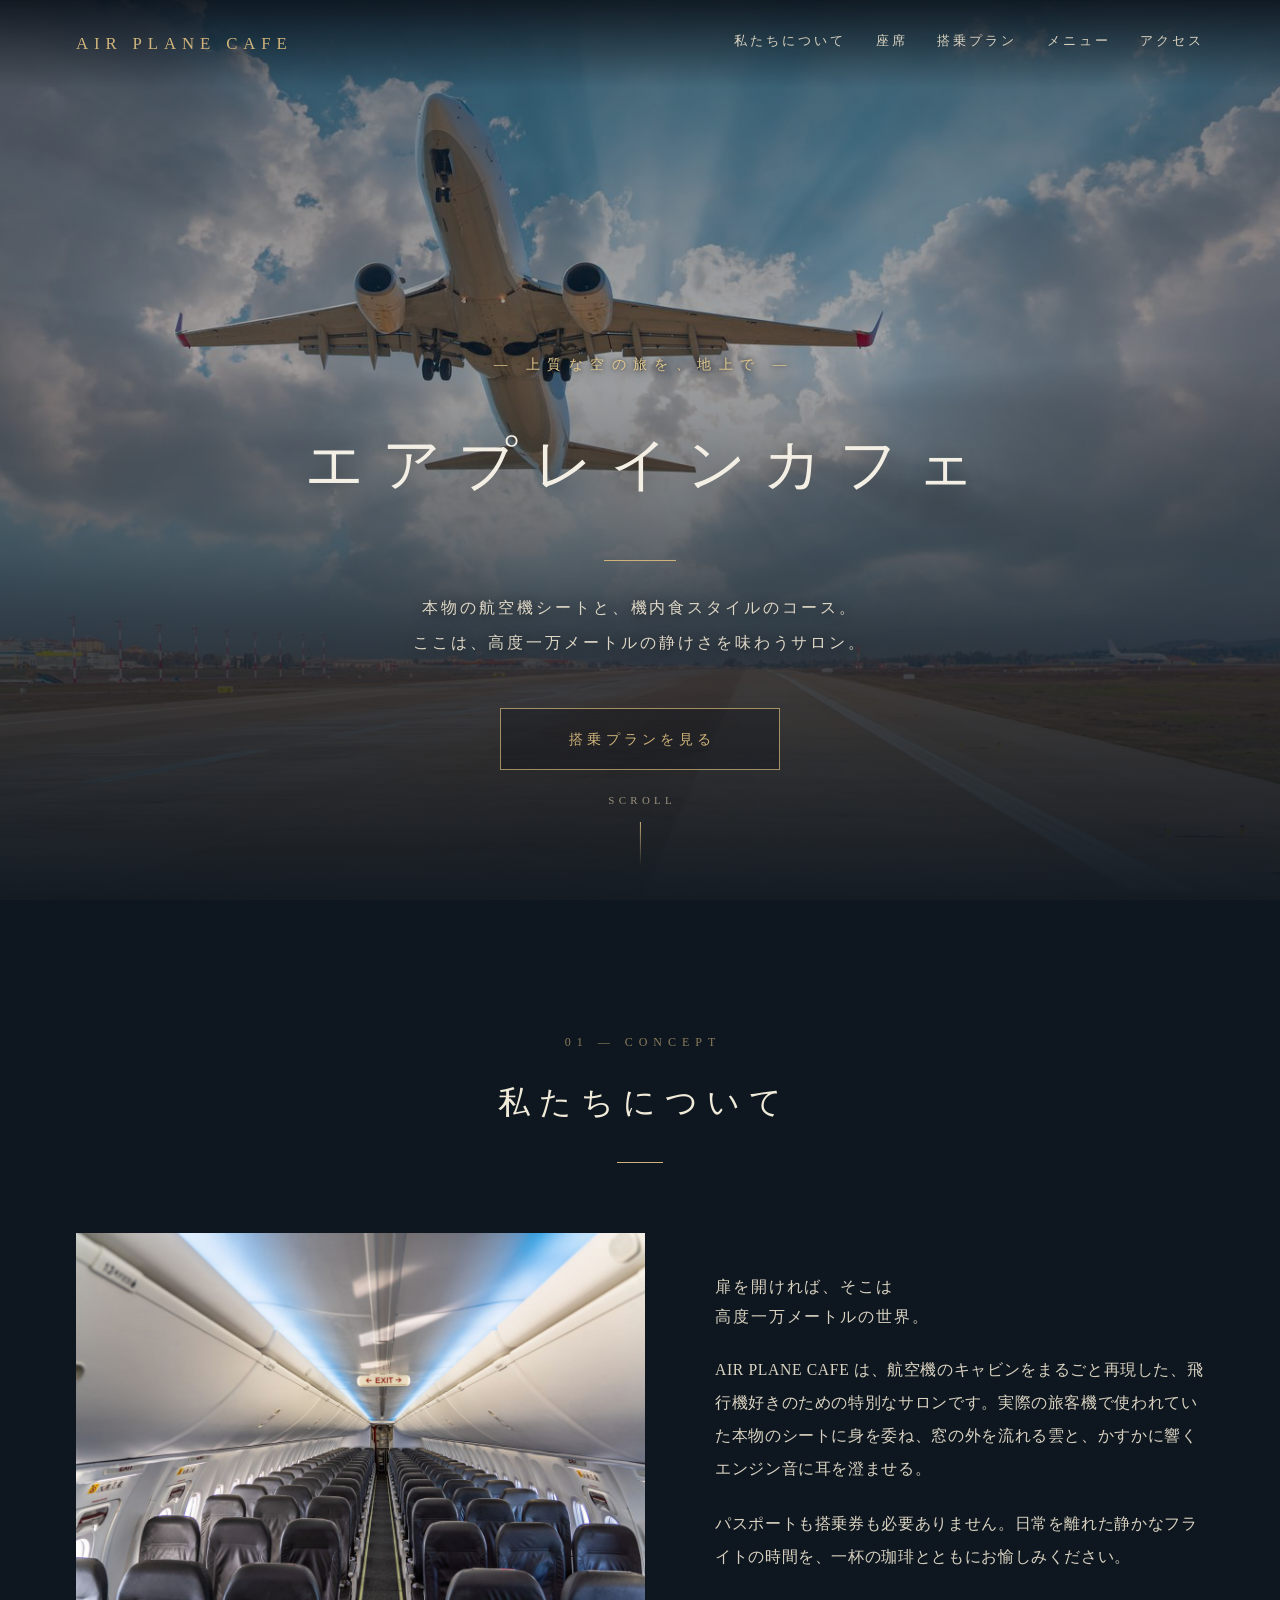
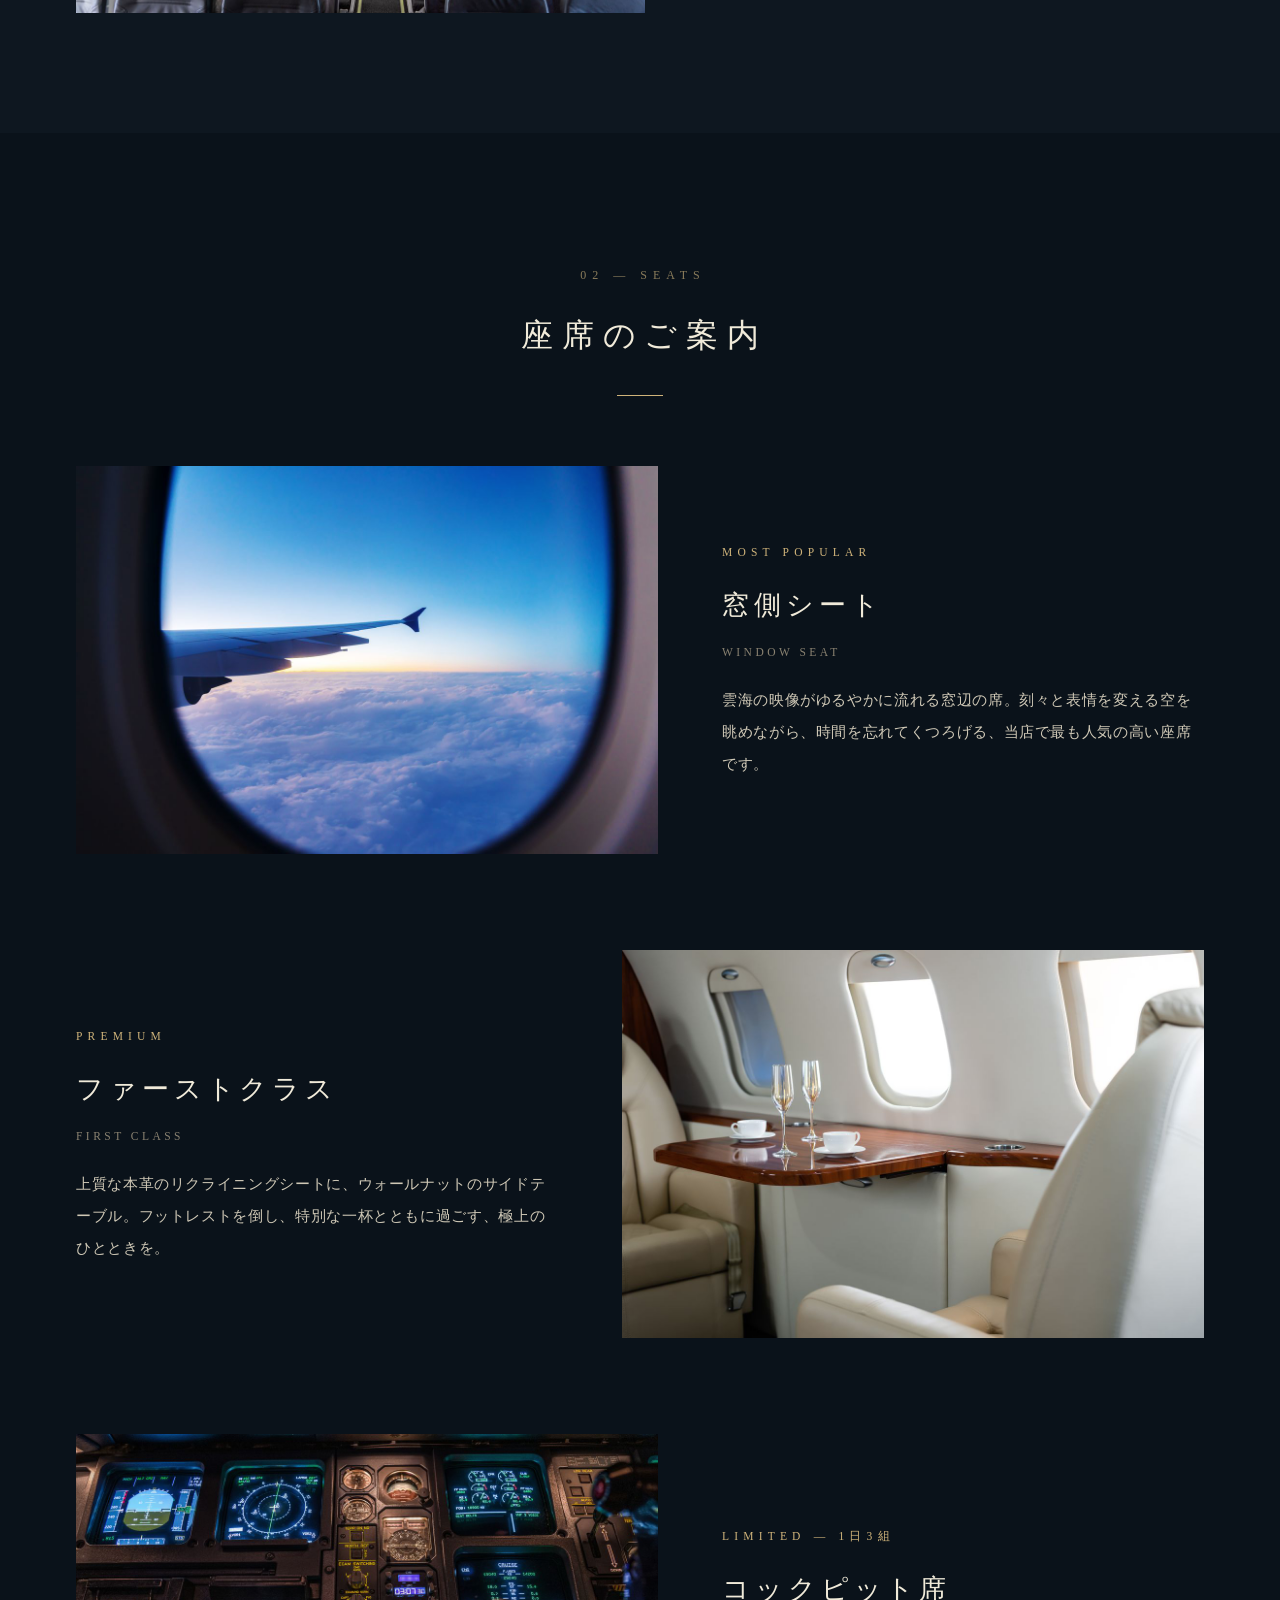
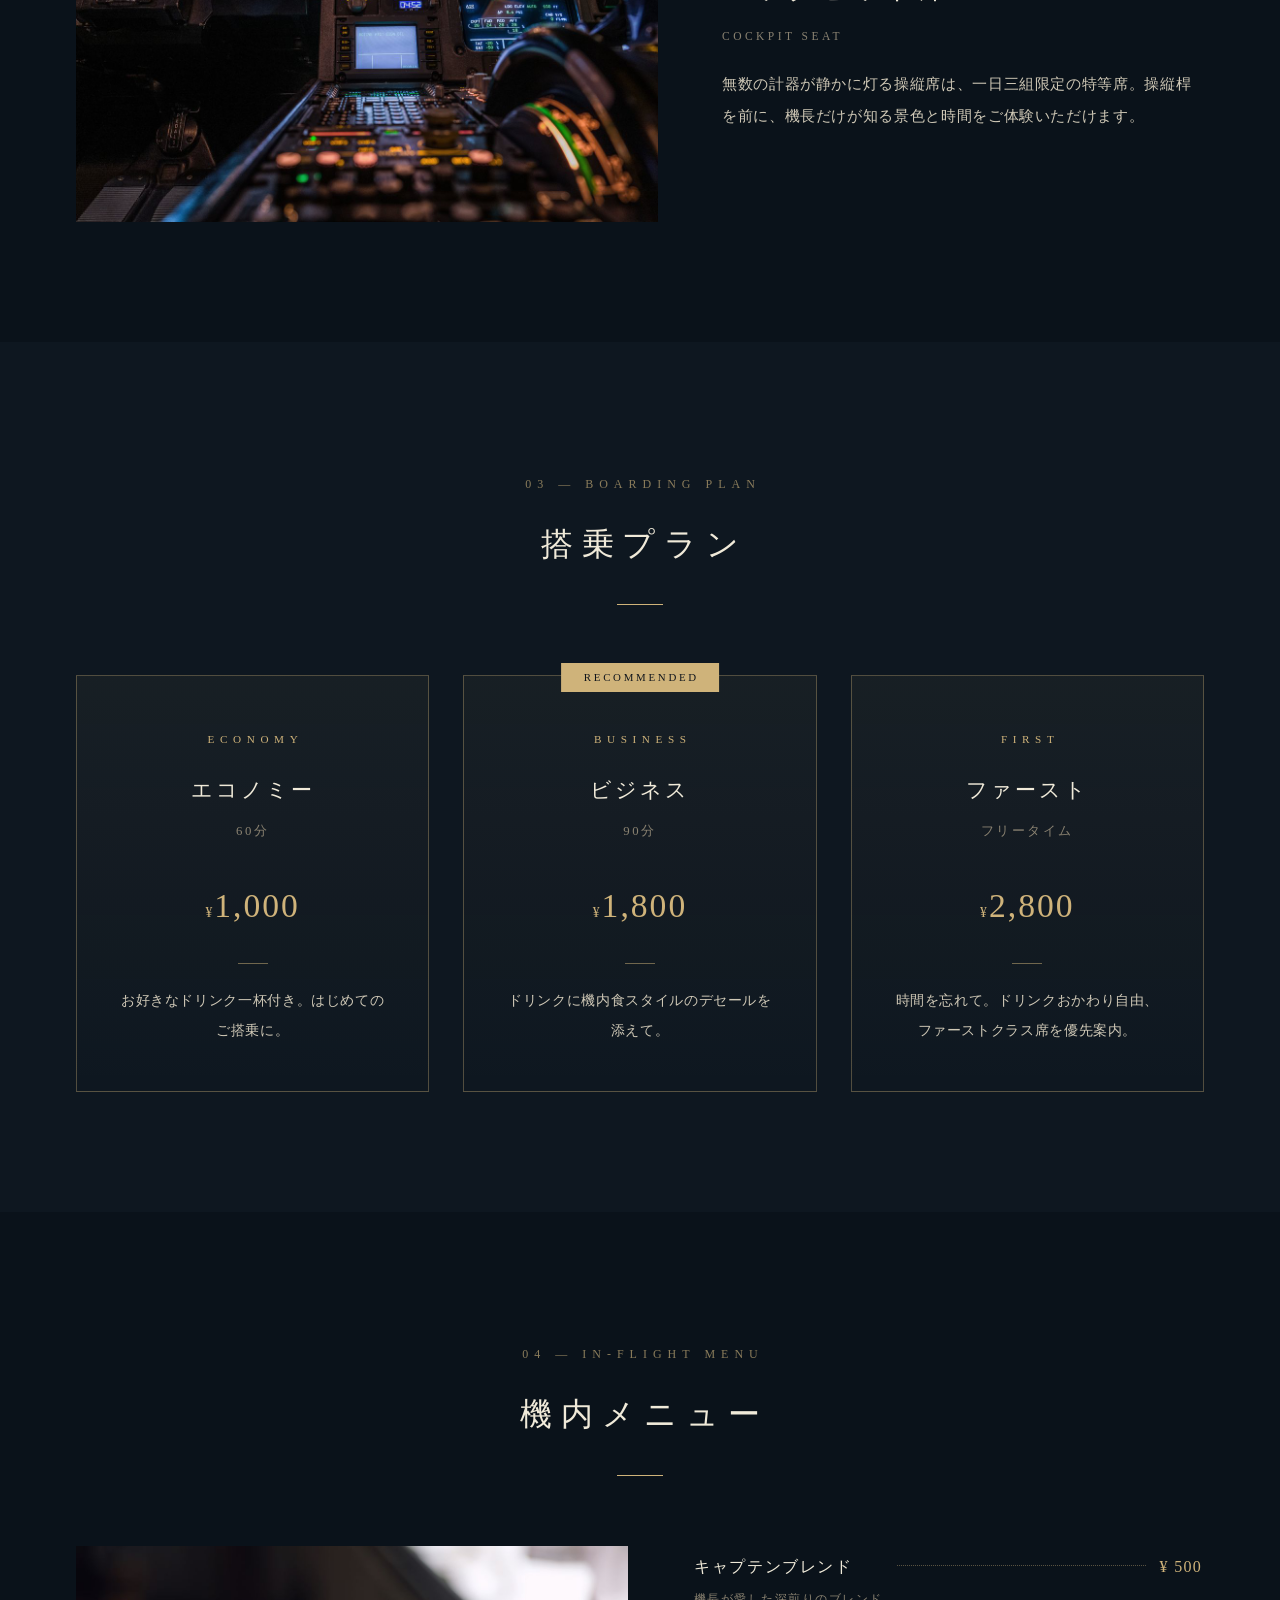
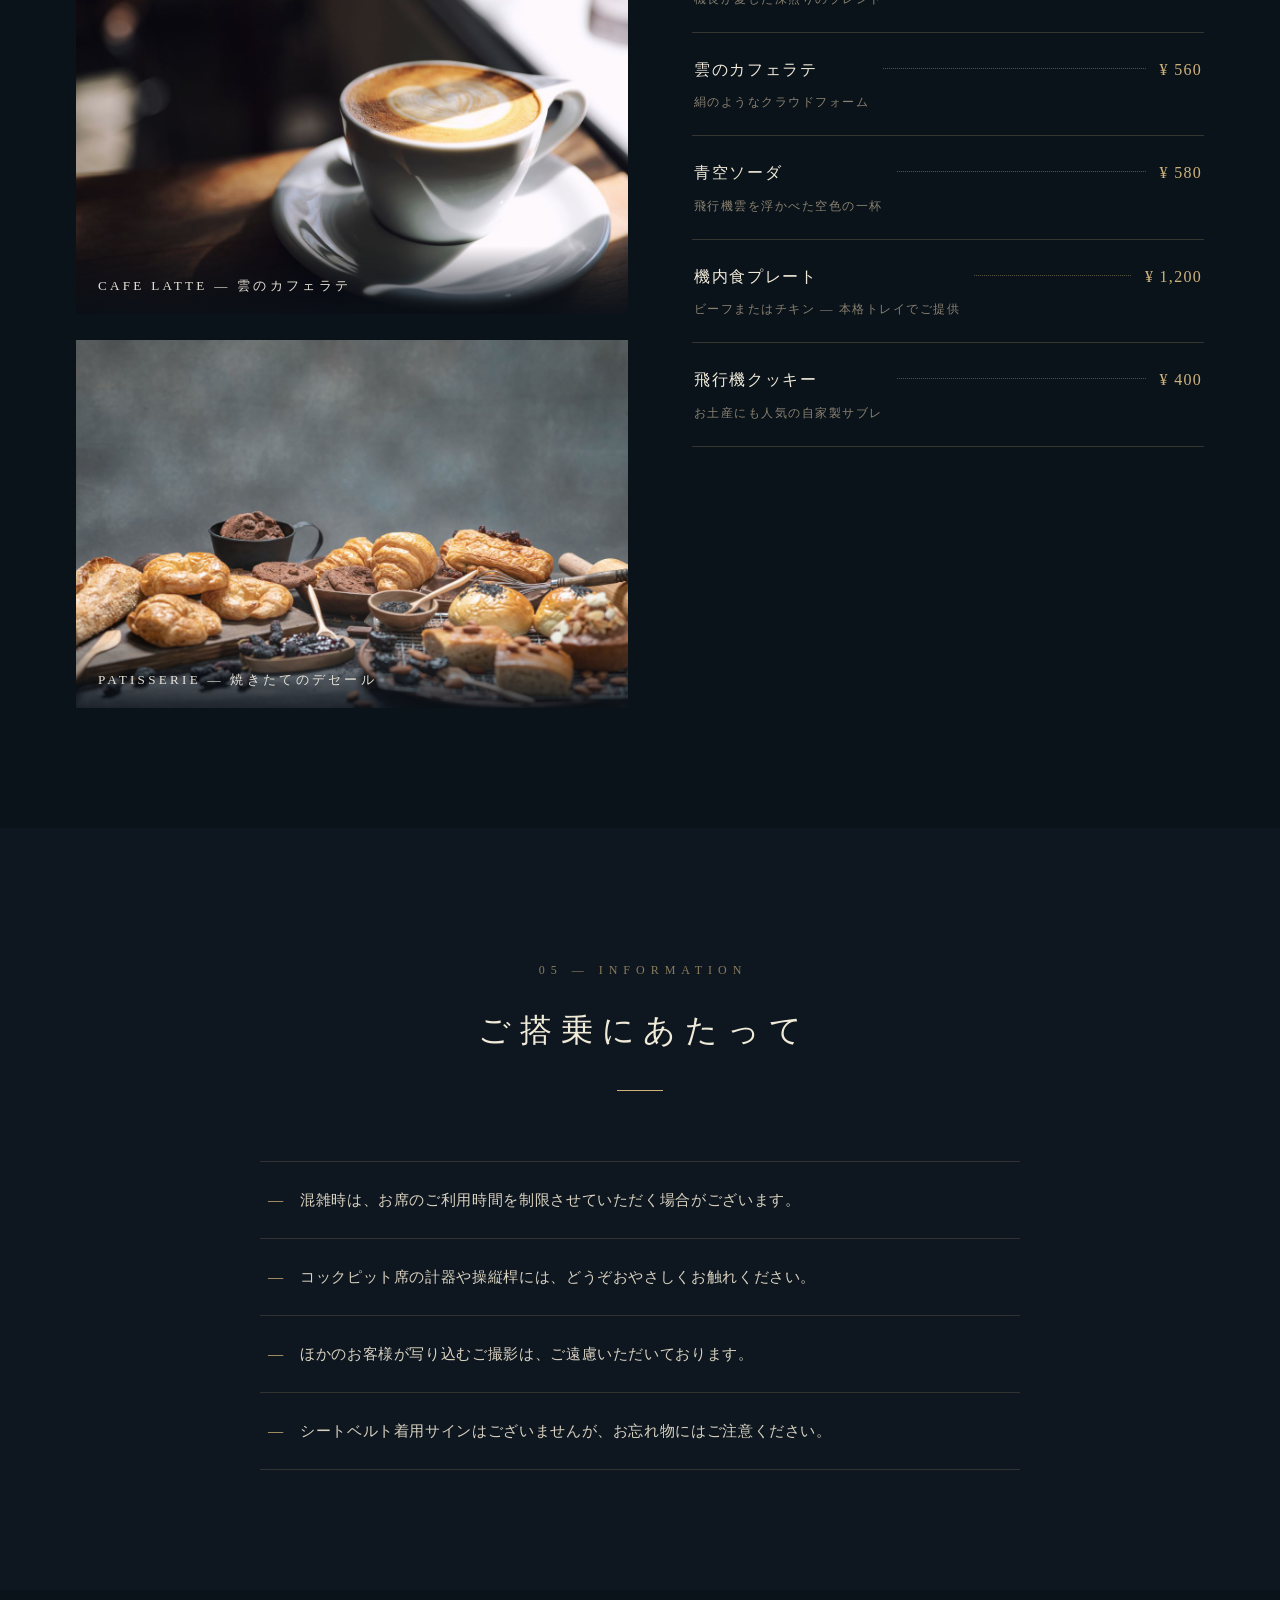
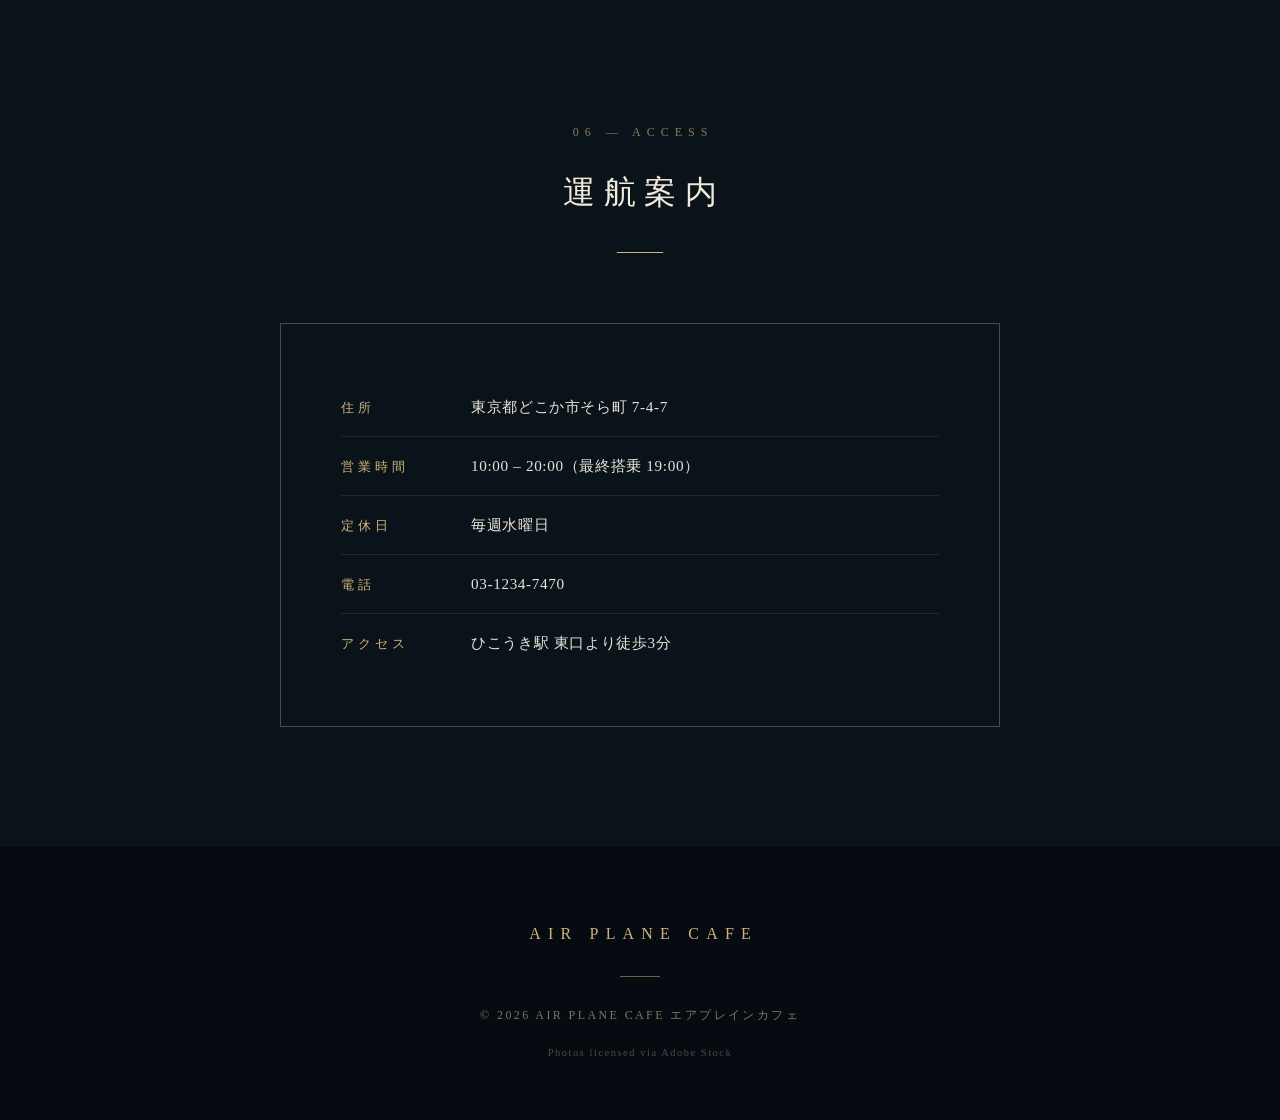
==== commit eba31d34: "Redesign homepage with premium dark & gold aesthetic Co-Authored-By: Claude Fable 5 <noreply@anthrop" ====
--- a/index.html
+++ b/index.html
@@ -3,183 +3,255 @@
 <head>
   <meta charset="UTF-8">
   <meta name="viewport" content="width=device-width, initial-scale=1.0">
-  <title>AIR PLANE CAFE エアプレインカフェ — 飛行機カフェ</title>
-  <meta name="description" content="空と飛行機をテーマにしたカフェ「AIR PLANE CAFE」の公式ホームページ。機内食風メニューと本物の航空機シートで、空の旅気分をお楽しみください。">
+  <title>AIR PLANE CAFE エアプレインカフェ — 上質な空の旅を、地上で</title>
+  <meta name="description" content="空と飛行機をテーマにしたカフェ「AIR PLANE CAFE」の公式サイト。本物の航空機シートと機内食スタイルのコースで、上質な空の旅のひとときをお届けします。">
   <style>
     * { margin: 0; padding: 0; box-sizing: border-box; }
-    html { scroll-behavior: smooth; font-size: 17px; }
+    html { scroll-behavior: smooth; font-size: 16px; }
     body {
-      font-family: "Hiragino Maru Gothic ProN", "Hiragino Kaku Gothic ProN", "Yu Gothic", "Meiryo", sans-serif;
-      color: #35424f;
-      background: #fffdf7;
-      line-height: 1.9;
+      font-family: "Hiragino Mincho ProN", "Yu Mincho", "YuMincho", "Noto Serif JP", serif;
+      color: #e8e3d8;
+      background: #0e1720;
+      line-height: 2.1;
+      letter-spacing: 0.04em;
     }
     img { max-width: 100%; display: block; }
-    .wrap { max-width: 1240px; margin: 0 auto; padding: 0 32px; }
-
-    /* ナビゲーション */
+    .wrap { max-width: 1200px; margin: 0 auto; padding: 0 36px; }
+
+    /* ─── ナビゲーション ─── */
     nav {
-      position: sticky; top: 0; z-index: 10;
-      background: rgba(255, 253, 247, 0.92);
-      backdrop-filter: blur(8px);
-      border-bottom: 2px dashed #bcd7ec;
+      position: fixed; top: 0; left: 0; right: 0; z-index: 20;
+      background: linear-gradient(180deg, rgba(10, 16, 24, 0.85), rgba(10, 16, 24, 0));
+      transition: background 0.3s;
     }
     nav .inner {
-      max-width: 1240px; margin: 0 auto; padding: 16px 32px;
-      display: flex; align-items: center; gap: 22px; flex-wrap: wrap;
-    }
-    nav .brand { color: #2e6fa3; font-weight: bold; letter-spacing: 0.1em; margin-right: auto; font-size: 1.15rem; }
+      max-width: 1200px; margin: 0 auto; padding: 26px 36px;
+      display: flex; align-items: center; gap: 30px; flex-wrap: wrap;
+    }
+    nav .brand {
+      color: #cfb37a; font-size: 1.05rem; letter-spacing: 0.35em;
+      margin-right: auto; white-space: nowrap;
+    }
     nav a {
-      color: #46688a; text-decoration: none; font-size: 1rem;
-      padding: 6px 16px; border-radius: 999px; transition: background 0.2s;
-    }
-    nav a:hover { background: #e3f1fb; }
-
-    /* ヒーロー */
-    .hero { position: relative; overflow: hidden; }
+      color: #d9d2c0; text-decoration: none; font-size: 0.82rem;
+      letter-spacing: 0.22em; padding-bottom: 4px;
+      border-bottom: 1px solid transparent; transition: color 0.25s, border-color 0.25s;
+    }
+    nav a:hover { color: #cfb37a; border-bottom-color: #cfb37a; }
+
+    /* ─── ヒーロー ─── */
+    .hero { position: relative; height: 100vh; min-height: 620px; max-height: 1000px; overflow: hidden; }
     .hero .bg {
-      width: 100%; height: calc(100vh - 70px); min-height: 560px; max-height: 860px;
-      object-fit: cover;
-      filter: saturate(1.1);
-    }
-    .hero .overlay {
+      position: absolute; inset: 0; width: 100%; height: 100%;
+      object-fit: cover; filter: brightness(0.72) saturate(0.9);
+    }
+    .hero .veil {
       position: absolute; inset: 0;
-      background: linear-gradient(180deg, rgba(46,111,163,0.15) 0%, rgba(31,78,121,0.55) 100%);
+      background: linear-gradient(180deg, rgba(14, 23, 32, 0.35) 0%, rgba(14, 23, 32, 0.1) 40%, rgba(14, 23, 32, 0.65) 72%, rgba(14, 23, 32, 0.96) 100%);
+    }
+    .hero .content {
+      position: absolute; inset: 0;
       display: flex; flex-direction: column; justify-content: flex-end; align-items: center;
-      text-align: center; padding: 30px 20px 84px;
-      color: #fff;
+      text-align: center; padding: 0 24px 130px;
+    }
+    .hero .kicker {
+      color: #e2c98f; font-size: 0.85rem; letter-spacing: 0.55em;
+      text-indent: 0.55em; margin-bottom: 26px;
+      text-shadow: 0 2px 14px rgba(0, 0, 0, 0.9), 0 0 4px rgba(0, 0, 0, 0.6);
     }
     .hero h1 {
-      font-size: 4rem; letter-spacing: 0.06em;
-      text-shadow: 0 3px 14px rgba(20, 50, 80, 0.6);
-    }
-    .hero .en { font-size: 1.3rem; letter-spacing: 0.4em; opacity: 0.95; margin-top: 6px; text-shadow: 0 2px 8px rgba(20,50,80,0.6); }
-    .hero p { margin-top: 14px; font-size: 1.2rem; text-shadow: 0 2px 8px rgba(20, 50, 80, 0.7); }
+      font-size: 3.6rem; font-weight: 500; letter-spacing: 0.3em; text-indent: 0.3em;
+      color: #f4efe4; text-shadow: 0 4px 30px rgba(0, 0, 0, 0.55);
+    }
+    .hero .divider {
+      width: 72px; height: 1px; background: #cfb37a; margin: 34px auto 30px;
+    }
+    .hero p {
+      font-size: 1.02rem; letter-spacing: 0.18em; color: #ded7c6;
+      text-shadow: 0 2px 12px rgba(0, 0, 0, 0.6);
+    }
     .hero .cta {
-      display: inline-block; margin-top: 26px; padding: 17px 52px;
-      background: #ffb547; color: #5c3d00; font-weight: bold;
-      border-radius: 999px; text-decoration: none; font-size: 1.25rem;
-      box-shadow: 0 8px 18px rgba(0, 0, 0, 0.25);
-      transition: transform 0.15s;
-    }
-    .hero .cta:hover { transform: translateY(-3px) rotate(-1deg); }
-
-    section { padding: 84px 0 76px; }
-    section:nth-of-type(even) { background: #f0f7fd; }
-    h2 {
-      font-size: 2.1rem; color: #1f4e79;
-      display: flex; align-items: center; gap: 12px;
-    }
-    .h-sub {
-      color: #8fb4d4; font-size: 0.9rem; letter-spacing: 0.3em;
-      margin: 4px 0 34px 2px; font-weight: bold;
-    }
-
-    /* お店について：写真＋テキスト2カラム */
-    .about-grid {
-      display: flex; gap: 48px; align-items: center; flex-wrap: wrap;
-    }
-    .about-grid .txt { flex: 1 1 400px; font-size: 1.05rem; }
-    .about-grid .pic { flex: 1 1 440px; }
-    .about-grid .pic img {
-      border-radius: 22px; transform: rotate(1.5deg);
-      box-shadow: 0 12px 28px rgba(31, 78, 121, 0.22);
-      border: 6px solid #fff;
-    }
-
-    /* 座席カード：写真つき */
-    .seats { display: grid; grid-template-columns: repeat(auto-fit, minmax(300px, 1fr)); gap: 30px; }
-    .seat {
-      background: #fff; border-radius: 20px; overflow: hidden;
-      box-shadow: 0 8px 20px rgba(31, 78, 121, 0.13);
-      transition: transform 0.2s;
-    }
-    .seat:hover { transform: translateY(-6px) rotate(-0.5deg); }
-    .seat img { height: 240px; width: 100%; object-fit: cover; }
-    .seat .body { padding: 22px 24px 26px; }
-    .seat .name { font-weight: bold; color: #1f4e79; font-size: 1.3rem; }
-    .seat .note { font-size: 0.95rem; color: #64798d; margin-top: 6px; }
-    .seat .tag {
-      display: inline-block; font-size: 0.8rem; font-weight: bold;
-      background: #ffe6bd; color: #9a6510; border-radius: 999px;
-      padding: 2px 14px; margin-bottom: 10px;
-    }
-
-    /* 搭乗券風プラン */
-    .boarding {
-      background: #fff; border-radius: 16px; margin-bottom: 16px;
-      box-shadow: 0 8px 20px rgba(31, 78, 121, 0.13);
-      display: flex; overflow: hidden;
-    }
-    .boarding .stub {
-      background: linear-gradient(160deg, #2e6fa3, #1f4e79); color: #fff;
-      padding: 22px 18px; min-width: 130px;
-      display: flex; flex-direction: column; justify-content: center; align-items: center;
-      text-align: center; border-right: 3px dashed #cfe4f7;
-    }
-    .boarding .stub .cls { font-size: 0.75rem; letter-spacing: 0.18em; opacity: 0.85; }
-    .boarding .stub .code { font-size: 1.7rem; font-weight: bold; }
-    .boarding .body { padding: 22px 30px; flex: 1; }
-    .boarding .b-name { font-weight: bold; color: #1f4e79; font-size: 1.15rem; }
-    .boarding .b-price { color: #e8912d; font-weight: bold; float: right; font-size: 1.4rem; }
-    .boarding .b-desc { font-size: 1rem; color: #64798d; }
-
-    /* メニュー：写真2枚＋リスト */
-    .menu-pics { display: flex; gap: 28px; flex-wrap: wrap; margin-bottom: 38px; }
-    .menu-pics figure { flex: 1 1 380px; position: relative; }
-    .menu-pics img {
-      border-radius: 20px; height: 320px; width: 100%; object-fit: cover;
-      border: 8px solid #fff;
-      box-shadow: 0 10px 24px rgba(31, 78, 121, 0.18);
-    }
-    .menu-pics figure:first-child img { transform: rotate(-1.5deg); }
-    .menu-pics figure:last-child img { transform: rotate(1.5deg); }
-    .menu-pics figcaption {
-      position: absolute; left: 20px; bottom: 18px;
-      background: rgba(255, 255, 255, 0.92); color: #1f4e79;
-      font-size: 0.95rem; font-weight: bold;
-      padding: 5px 18px; border-radius: 999px;
-    }
+      display: inline-block; margin-top: 48px; padding: 15px 64px;
+      color: #cfb37a; text-decoration: none; font-size: 0.9rem; letter-spacing: 0.3em; text-indent: 0.3em;
+      border: 1px solid rgba(207, 179, 122, 0.75); background: rgba(10, 16, 24, 0.35);
+      transition: background 0.3s, color 0.3s;
+    }
+    .hero .cta:hover { background: #cfb37a; color: #10151c; }
+    .hero .scroll {
+      position: absolute; bottom: 34px; left: 50%; transform: translateX(-50%);
+      color: #9b937f; font-size: 0.68rem; letter-spacing: 0.4em; text-indent: 0.4em;
+    }
+    .hero .scroll::after {
+      content: ""; display: block; width: 1px; height: 44px;
+      background: linear-gradient(180deg, #cfb37a, transparent);
+      margin: 10px auto 0;
+    }
+
+    /* ─── セクション共通 ─── */
+    section { padding: 130px 0 120px; }
+    .sec-head { text-align: center; margin-bottom: 70px; }
+    .sec-head .num {
+      color: #8a7c5b; font-size: 0.75rem; letter-spacing: 0.5em; text-indent: 0.5em;
+      display: block; margin-bottom: 14px;
+    }
+    .sec-head h2 {
+      font-size: 2rem; font-weight: 500; color: #f0ead9;
+      letter-spacing: 0.28em; text-indent: 0.28em;
+    }
+    .sec-head .rule {
+      width: 46px; height: 1px; background: #cfb37a; margin: 26px auto 0;
+    }
+
+    /* ─── About ─── */
+    #about { background: #0e1720; }
+    .about-grid { display: flex; align-items: center; gap: 70px; flex-wrap: wrap; }
+    .about-grid .pic { flex: 1 1 460px; position: relative; }
+    .about-grid .pic img { filter: saturate(0.92); }
+    .about-grid .pic::after {
+      content: ""; position: absolute; top: 18px; left: 18px; right: -18px; bottom: -18px;
+      border: 1px solid rgba(207, 179, 122, 0.4); z-index: -1;
+    }
+    .about-grid .txt { flex: 1 1 380px; }
+    .about-grid .txt p { margin-bottom: 1.4em; color: #d9d2c0; font-size: 0.98rem; }
+    .about-grid .txt p:last-child { margin-bottom: 0; }
+    .about-grid .lead {
+      font-size: 1.45rem; color: #f0ead9; letter-spacing: 0.12em;
+      line-height: 1.9; margin-bottom: 1.2em;
+    }
+
+    /* ─── 座席 ─── */
+    #seats { background: #0a121a; }
+    .seat-row {
+      display: flex; align-items: center; gap: 64px;
+      margin-bottom: 96px; flex-wrap: wrap;
+    }
+    .seat-row:last-child { margin-bottom: 0; }
+    .seat-row.rev { flex-direction: row-reverse; }
+    .seat-row .pic { flex: 1 1 460px; overflow: hidden; }
+    .seat-row .pic img {
+      filter: saturate(0.92);
+      transition: transform 0.8s ease;
+    }
+    .seat-row .pic:hover img { transform: scale(1.045); }
+    .seat-row .txt { flex: 1 1 360px; }
+    .seat-row .label {
+      color: #cfb37a; font-size: 0.72rem; letter-spacing: 0.45em;
+      display: block; margin-bottom: 12px;
+    }
+    .seat-row h3 {
+      font-size: 1.7rem; font-weight: 500; color: #f0ead9;
+      letter-spacing: 0.18em; margin-bottom: 20px;
+    }
+    .seat-row h3 small { display: block; font-size: 0.72rem; color: #8a8271; letter-spacing: 0.3em; margin-top: 6px; }
+    .seat-row p { color: #cfc8b6; font-size: 0.95rem; }
+
+    /* ─── 搭乗プラン ─── */
+    #plans { background: #0e1720; }
+    .plans { display: grid; grid-template-columns: repeat(auto-fit, minmax(290px, 1fr)); gap: 34px; }
+    .plan {
+      border: 1px solid rgba(207, 179, 122, 0.35);
+      padding: 52px 40px 46px; text-align: center;
+      background: linear-gradient(180deg, rgba(207, 179, 122, 0.05), rgba(207, 179, 122, 0));
+      transition: border-color 0.3s, transform 0.3s;
+      position: relative;
+    }
+    .plan:hover { border-color: #cfb37a; transform: translateY(-6px); }
+    .plan .cls { color: #cfb37a; font-size: 0.7rem; letter-spacing: 0.5em; text-indent: 0.5em; }
+    .plan h3 {
+      font-size: 1.3rem; font-weight: 500; color: #f0ead9;
+      letter-spacing: 0.14em; margin: 16px 0 6px;
+    }
+    .plan .time { color: #8a8271; font-size: 0.8rem; letter-spacing: 0.2em; }
+    .plan .price {
+      font-size: 2.1rem; color: #cfb37a; margin: 26px 0 22px; letter-spacing: 0.06em;
+    }
+    .plan .price small { font-size: 0.85rem; letter-spacing: 0.15em; }
+    .plan .rule { width: 30px; height: 1px; background: rgba(207, 179, 122, 0.5); margin: 0 auto 22px; }
+    .plan p { color: #cfc8b6; font-size: 0.88rem; }
+    .plan .best {
+      position: absolute; top: -13px; left: 50%; transform: translateX(-50%);
+      background: #cfb37a; color: #10151c; font-size: 0.68rem;
+      letter-spacing: 0.25em; text-indent: 0.25em; padding: 3px 20px; white-space: nowrap;
+    }
+
+    /* ─── メニュー ─── */
+    #menu { background: #0a121a; }
+    .menu-grid { display: flex; gap: 64px; flex-wrap: wrap; align-items: flex-start; }
+    .menu-grid .pics { flex: 1 1 420px; display: grid; gap: 26px; }
+    .menu-grid .pics figure { position: relative; overflow: hidden; }
+    .menu-grid .pics img { filter: saturate(0.92); transition: transform 0.8s ease; }
+    .menu-grid .pics figure:hover img { transform: scale(1.045); }
+    .menu-grid .pics figcaption {
+      position: absolute; left: 0; bottom: 0; right: 0;
+      padding: 26px 22px 14px;
+      background: linear-gradient(180deg, transparent, rgba(10, 16, 24, 0.85));
+      color: #e8e3d8; font-size: 0.82rem; letter-spacing: 0.25em;
+    }
+    .menu-grid .list { flex: 1 1 380px; }
     .menu-item {
       display: flex; justify-content: space-between; align-items: baseline;
-      padding: 15px 6px; border-bottom: 2px dashed #cfe0ee;
-    }
-    .menu-item .name { font-weight: bold; font-size: 1.1rem; }
-    .menu-item .desc { font-size: 0.88rem; color: #8296a9; display: block; font-weight: normal; }
-    .menu-item .price { color: #2e6fa3; font-weight: bold; white-space: nowrap; margin-left: 16px; font-size: 1.15rem; }
-
-    /* お願い */
-    .rules { list-style: none; }
+      padding: 20px 2px; border-bottom: 1px solid rgba(207, 179, 122, 0.22);
+    }
+    .menu-item:first-child { padding-top: 4px; }
+    .menu-item .name { color: #f0ead9; font-size: 1.02rem; letter-spacing: 0.1em; }
+    .menu-item .desc { display: block; color: #8a8271; font-size: 0.78rem; letter-spacing: 0.12em; margin-top: 2px; }
+    .menu-item .dots {
+      flex: 1; margin: 0 14px;
+      border-bottom: 1px dotted rgba(207, 179, 122, 0.4);
+      transform: translateY(-6px);
+    }
+    .menu-item .price { color: #cfb37a; white-space: nowrap; letter-spacing: 0.08em; }
+
+    /* ─── ご案内 ─── */
+    #guide { background: #0e1720; }
+    .rules { max-width: 760px; margin: 0 auto; list-style: none; }
     .rules li {
-      padding: 14px 22px 14px 54px; position: relative;
-      background: #fff; border-radius: 14px; margin-bottom: 12px;
-      box-shadow: 0 4px 12px rgba(31, 78, 121, 0.08);
-      font-size: 1.05rem;
-    }
-    .rules li::before { content: "✈️"; position: absolute; left: 18px; }
-
-    /* 営業案内 */
+      padding: 22px 10px 22px 40px; position: relative;
+      border-bottom: 1px solid rgba(207, 179, 122, 0.18);
+      color: #d9d2c0; font-size: 0.95rem;
+    }
+    .rules li:first-child { border-top: 1px solid rgba(207, 179, 122, 0.18); }
+    .rules li::before {
+      content: "—"; position: absolute; left: 8px; color: #cfb37a;
+    }
+
+    /* ─── アクセス ─── */
+    #access { background: #0a121a; }
     .info {
-      list-style: none; background: #fff; border-radius: 20px;
-      padding: 34px 42px; box-shadow: 0 8px 20px rgba(31, 78, 121, 0.13);
-      font-size: 1.05rem;
-    }
-    .info li { padding: 10px 0; border-bottom: 1px solid #eef4f9; }
+      max-width: 720px; margin: 0 auto; list-style: none;
+      border: 1px solid rgba(207, 179, 122, 0.35); padding: 54px 60px;
+    }
+    .info li {
+      display: flex; padding: 13px 0;
+      border-bottom: 1px solid rgba(207, 179, 122, 0.14);
+      font-size: 0.95rem;
+    }
     .info li:last-child { border-bottom: none; }
-    .info .label { display: inline-block; width: 120px; color: #2e6fa3; font-weight: bold; }
-
+    .info .label {
+      width: 130px; flex-shrink: 0; color: #cfb37a;
+      letter-spacing: 0.3em; font-size: 0.82rem; padding-top: 3px;
+    }
+    .info .val { color: #e8e3d8; }
+
+    /* ─── フッター ─── */
     footer {
-      text-align: center; padding: 36px 20px;
-      background: #1f4e79; color: #dceaf6; font-size: 0.88rem;
-    }
-    footer .f-logo { font-size: 28px; margin-bottom: 6px; }
-    footer .credit { font-size: 0.72rem; opacity: 0.7; margin-top: 10px; }
-
-    @media (max-width: 560px) {
-      html { font-size: 15px; }
-      .hero .bg { height: 460px; min-height: 0; }
-      .hero h1 { font-size: 2.2rem; }
-      .hero .en { font-size: 0.95rem; }
+      background: #060b11; text-align: center; padding: 70px 20px 56px;
+    }
+    footer .f-brand {
+      color: #cfb37a; letter-spacing: 0.45em; text-indent: 0.45em; font-size: 1rem;
+    }
+    footer .f-rule { width: 40px; height: 1px; background: rgba(207, 179, 122, 0.5); margin: 26px auto; }
+    footer .copy { color: #7d7663; font-size: 0.75rem; letter-spacing: 0.2em; }
+    footer .credit { color: #4d4a41; font-size: 0.65rem; letter-spacing: 0.15em; margin-top: 14px; }
+
+    @media (max-width: 640px) {
+      html { font-size: 14.5px; }
+      nav .inner { padding: 18px 22px; gap: 16px; }
+      .hero h1 { font-size: 2.2rem; letter-spacing: 0.18em; text-indent: 0.18em; }
+      section { padding: 84px 0 78px; }
+      .seat-row { gap: 30px; margin-bottom: 64px; }
+      .info { padding: 34px 26px; }
+      .info .label { width: 96px; }
     }
   </style>
 </head>
@@ -187,8 +259,8 @@
 
   <nav>
     <div class="inner">
-      <span class="brand">✈ AIR PLANE CAFE</span>
-      <a href="#about">お店について</a>
+      <span class="brand">AIR PLANE CAFE</span>
+      <a href="#about">私たちについて</a>
       <a href="#seats">座席</a>
       <a href="#plans">搭乗プラン</a>
       <a href="#menu">メニュー</a>
@@ -197,26 +269,31 @@
   </nav>
 
   <header class="hero">
-    <img class="bg" src="images/hero-takeoff.jpg" alt="青空へ離陸する飛行機">
-    <div class="overlay">
+    <img class="bg" src="images/hero-takeoff.jpg" alt="空へ離陸する飛行機">
+    <div class="veil"></div>
+    <div class="content">
+      <div class="kicker">— 上質な空の旅を、地上で —</div>
       <h1>エアプレインカフェ</h1>
-      <div class="en">AIR PLANE CAFE</div>
-      <p>コーヒーとともに、空の旅へ。搭乗手続きはいりません。</p>
-      <a class="cta" href="#plans">🎫 搭乗プランを見る</a>
-    </div>
+      <div class="divider"></div>
+      <p>本物の航空機シートと、機内食スタイルのコース。<br>ここは、高度一万メートルの静けさを味わうサロン。</p>
+      <a class="cta" href="#plans">搭乗プランを見る</a>
+    </div>
+    <div class="scroll">SCROLL</div>
   </header>
 
   <section id="about">
     <div class="wrap">
-      <h2>🛫 お店について</h2>
-      <div class="h-sub">ABOUT US</div>
+      <div class="sec-head">
+        <span class="num">01 — CONCEPT</span>
+        <h2>私たちについて</h2>
+        <div class="rule"></div>
+      </div>
       <div class="about-grid">
+        <div class="pic"><img src="images/cabin.jpg" alt="航空機のキャビンを再現した店内"></div>
         <div class="txt">
-          <p>AIR PLANE CAFE「エアプレインカフェ」へようこそ。店内は飛行機のキャビンをまるごと再現した空間で、実際に航空機で使われていた本物のシートに座りながら、機内食風のメニューをお楽しみいただけます。</p>
-          <p style="margin-top: 12px;">窓の外に流れる雲の映像と、ほのかに響くエンジン音のBGMで、気分はまるで高度1万メートルのフライト中。パスポートも搭乗券もいりません。どうぞお気軽にご搭乗ください。</p>
-        </div>
-        <div class="pic">
-          <img src="images/cabin.jpg" alt="飛行機のキャビンを再現した店内">
+          <p class="lead">扉を開ければ、そこは<br>高度一万メートルの世界。</p>
+          <p>AIR PLANE CAFE は、航空機のキャビンをまるごと再現した、飛行機好きのための特別なサロンです。実際の旅客機で使われていた本物のシートに身を委ね、窓の外を流れる雲と、かすかに響くエンジン音に耳を澄ませる。</p>
+          <p>パスポートも搭乗券も必要ありません。日常を離れた静かなフライトの時間を、一杯の珈琲とともにお愉しみください。</p>
         </div>
       </div>
     </div>
@@ -224,108 +301,159 @@
 
   <section id="seats">
     <div class="wrap">
-      <h2>💺 座席のご案内</h2>
-      <div class="h-sub">SEAT MAP</div>
-      <div class="seats">
-        <div class="seat">
-          <img src="images/window-view.jpg" alt="窓から見える翼と雲海">
-          <div class="body">
-            <span class="tag">いちばん人気</span>
-            <div class="name">窓側シート</div>
-            <div class="note">雲海の映像が流れる窓際で、空を眺めながらのんびりくつろげます。</div>
+      <div class="sec-head">
+        <span class="num">02 — SEATS</span>
+        <h2>座席のご案内</h2>
+        <div class="rule"></div>
+      </div>
+
+      <div class="seat-row">
+        <div class="pic"><img src="images/window-view.jpg" alt="窓の外に広がる雲海と翼"></div>
+        <div class="txt">
+          <span class="label">MOST POPULAR</span>
+          <h3>窓側シート<small>WINDOW SEAT</small></h3>
+          <p>雲海の映像がゆるやかに流れる窓辺の席。刻々と表情を変える空を眺めながら、時間を忘れてくつろげる、当店で最も人気の高い座席です。</p>
+        </div>
+      </div>
+
+      <div class="seat-row rev">
+        <div class="pic"><img src="images/first-class.jpg" alt="ファーストクラスの本革シート"></div>
+        <div class="txt">
+          <span class="label">PREMIUM</span>
+          <h3>ファーストクラス<small>FIRST CLASS</small></h3>
+          <p>上質な本革のリクライニングシートに、ウォールナットのサイドテーブル。フットレストを倒し、特別な一杯とともに過ごす、極上のひとときを。</p>
+        </div>
+      </div>
+
+      <div class="seat-row">
+        <div class="pic"><img src="images/cockpit.jpg" alt="計器が灯るコックピット"></div>
+        <div class="txt">
+          <span class="label">LIMITED — 1日3組</span>
+          <h3>コックピット席<small>COCKPIT SEAT</small></h3>
+          <p>無数の計器が静かに灯る操縦席は、一日三組限定の特等席。操縦桿を前に、機長だけが知る景色と時間をご体験いただけます。</p>
+        </div>
+      </div>
+    </div>
+  </section>
+
+  <section id="plans">
+    <div class="wrap">
+      <div class="sec-head">
+        <span class="num">03 — BOARDING PLAN</span>
+        <h2>搭乗プラン</h2>
+        <div class="rule"></div>
+      </div>
+      <div class="plans">
+        <div class="plan">
+          <div class="cls">ECONOMY</div>
+          <h3>エコノミー</h3>
+          <div class="time">60分</div>
+          <div class="price"><small>¥</small>1,000</div>
+          <div class="rule"></div>
+          <p>お好きなドリンク一杯付き。はじめてのご搭乗に。</p>
+        </div>
+        <div class="plan">
+          <div class="best">RECOMMENDED</div>
+          <div class="cls">BUSINESS</div>
+          <h3>ビジネス</h3>
+          <div class="time">90分</div>
+          <div class="price"><small>¥</small>1,800</div>
+          <div class="rule"></div>
+          <p>ドリンクに機内食スタイルのデセールを添えて。</p>
+        </div>
+        <div class="plan">
+          <div class="cls">FIRST</div>
+          <h3>ファースト</h3>
+          <div class="time">フリータイム</div>
+          <div class="price"><small>¥</small>2,800</div>
+          <div class="rule"></div>
+          <p>時間を忘れて。ドリンクおかわり自由、ファーストクラス席を優先案内。</p>
+        </div>
+      </div>
+    </div>
+  </section>
+
+  <section id="menu">
+    <div class="wrap">
+      <div class="sec-head">
+        <span class="num">04 — IN-FLIGHT MENU</span>
+        <h2>機内メニュー</h2>
+        <div class="rule"></div>
+      </div>
+      <div class="menu-grid">
+        <div class="pics">
+          <figure>
+            <img src="images/latte.jpg" alt="ラテアートのカフェラテ">
+            <figcaption>CAFE LATTE — 雲のカフェラテ</figcaption>
+          </figure>
+          <figure>
+            <img src="images/bakery.jpg" alt="焼き菓子の盛り合わせ">
+            <figcaption>PATISSERIE — 焼きたてのデセール</figcaption>
+          </figure>
+        </div>
+        <div class="list">
+          <div class="menu-item">
+            <span class="name">キャプテンブレンド<span class="desc">機長が愛した深煎りのブレンド</span></span>
+            <span class="dots"></span><span class="price">¥ 500</span>
           </div>
-        </div>
-        <div class="seat">
-          <img src="images/first-class.jpg" alt="ゆったりしたファーストクラスの座席">
-          <div class="body">
-            <span class="tag">ごほうびに</span>
-            <div class="name">ファーストクラス</div>
-            <div class="note">ゆったり本革リクライニング。フットレスト完備のちょっと贅沢な席。</div>
+          <div class="menu-item">
+            <span class="name">雲のカフェラテ<span class="desc">絹のようなクラウドフォーム</span></span>
+            <span class="dots"></span><span class="price">¥ 560</span>
           </div>
-        </div>
-        <div class="seat">
-          <img src="images/cockpit.jpg" alt="計器が光るコックピット">
-          <div class="body">
-            <span class="tag">1日3組限定</span>
-            <div class="name">コックピット席</div>
-            <div class="note">計器パネルと操縦桿に囲まれた、飛行機好きにはたまらない特等席。</div>
+          <div class="menu-item">
+            <span class="name">青空ソーダ<span class="desc">飛行機雲を浮かべた空色の一杯</span></span>
+            <span class="dots"></span><span class="price">¥ 580</span>
           </div>
-        </div>
-      </div>
-    </div>
-  </section>
-
-  <section id="plans">
-    <div class="wrap">
-      <h2>🎫 搭乗プラン</h2>
-      <div class="h-sub">BOARDING PASS</div>
-      <div class="boarding">
-        <div class="stub"><span class="cls">CLASS</span><span class="code">ECO</span></div>
-        <div class="body"><span class="b-price">¥1,000</span><span class="b-name">エコノミープラン（60分）</span><div class="b-desc">ワンドリンク付き。ふらっと立ち寄りたい方に。</div></div>
-      </div>
-      <div class="boarding">
-        <div class="stub"><span class="cls">CLASS</span><span class="code">BIZ</span></div>
-        <div class="body"><span class="b-price">¥1,800</span><span class="b-name">ビジネスプラン（90分）</span><div class="b-desc">ドリンク＋機内食風スイーツ付き。ちょっと贅沢なひとときに。</div></div>
-      </div>
-      <div class="boarding">
-        <div class="stub"><span class="cls">CLASS</span><span class="code">FST</span></div>
-        <div class="body"><span class="b-price">¥2,800</span><span class="b-name">ファーストプラン（フリータイム）</span><div class="b-desc">時間を気にせずゆったり。ドリンクおかわり自由・ファーストクラス席優先。</div></div>
-      </div>
-    </div>
-  </section>
-
-  <section id="menu">
-    <div class="wrap">
-      <h2>☕ 機内メニュー</h2>
-      <div class="h-sub">IN-FLIGHT MENU</div>
-      <div class="menu-pics">
-        <figure>
-          <img src="images/latte.jpg" alt="ラテアートのカフェラテ">
-          <figcaption>☁️ 雲のカフェラテ</figcaption>
-        </figure>
-        <figure>
-          <img src="images/bakery.jpg" alt="焼き菓子とパンの盛り合わせ">
-          <figcaption>🥐 焼きたてスイーツ</figcaption>
-        </figure>
-      </div>
-      <div class="menu-item"><span class="name">キャプテンブレンドコーヒー<span class="desc">機長おすすめの深煎りブレンド</span></span><span class="price">¥500</span></div>
-      <div class="menu-item"><span class="name">雲のカフェラテ<span class="desc">ふわふわクラウドフォームのラテ</span></span><span class="price">¥560</span></div>
-      <div class="menu-item"><span class="name">青空ソーダ<span class="desc">飛行機雲シロップ入りの空色ソーダ</span></span><span class="price">¥580</span></div>
-      <div class="menu-item"><span class="name">機内食プレート（ビーフ or チキン）<span class="desc">本格トレイで提供する名物メニュー</span></span><span class="price">¥1,200</span></div>
-      <div class="menu-item"><span class="name">飛行機クッキー<span class="desc">おみやげにも人気のオリジナルクッキー</span></span><span class="price">¥400</span></div>
-    </div>
-  </section>
-
-  <section id="rules">
-    <div class="wrap">
-      <h2>🧳 ご搭乗のお願い</h2>
-      <div class="h-sub">FLIGHT INFORMATION</div>
+          <div class="menu-item">
+            <span class="name">機内食プレート<span class="desc">ビーフまたはチキン — 本格トレイでご提供</span></span>
+            <span class="dots"></span><span class="price">¥ 1,200</span>
+          </div>
+          <div class="menu-item">
+            <span class="name">飛行機クッキー<span class="desc">お土産にも人気の自家製サブレ</span></span>
+            <span class="dots"></span><span class="price">¥ 400</span>
+          </div>
+        </div>
+      </div>
+    </div>
+  </section>
+
+  <section id="guide">
+    <div class="wrap">
+      <div class="sec-head">
+        <span class="num">05 — INFORMATION</span>
+        <h2>ご搭乗にあたって</h2>
+        <div class="rule"></div>
+      </div>
       <ul class="rules">
-        <li>混雑時はお席のご利用時間を制限させていただく場合があります。</li>
-        <li>コックピット席の計器や操縦桿には、やさしく触れてください。</li>
-        <li>他のお客様が写り込む撮影はご遠慮ください。</li>
-        <li>シートベルト着用サインはありませんが、お忘れ物にご注意ください。</li>
+        <li>混雑時は、お席のご利用時間を制限させていただく場合がございます。</li>
+        <li>コックピット席の計器や操縦桿には、どうぞおやさしくお触れください。</li>
+        <li>ほかのお客様が写り込むご撮影は、ご遠慮いただいております。</li>
+        <li>シートベルト着用サインはございませんが、お忘れ物にはご注意ください。</li>
       </ul>
     </div>
   </section>
 
   <section id="access">
     <div class="wrap">
-      <h2>📍 運航案内・アクセス</h2>
-      <div class="h-sub">ACCESS</div>
+      <div class="sec-head">
+        <span class="num">06 — ACCESS</span>
+        <h2>運航案内</h2>
+        <div class="rule"></div>
+      </div>
       <ul class="info">
-        <li><span class="label">住所</span>東京都どこか市そら町 7-4-7</li>
-        <li><span class="label">営業時間</span>10:00–20:00（最終搭乗 19:00）</li>
-        <li><span class="label">定休日</span>毎週水曜日</li>
-        <li><span class="label">電話</span>03-1234-7470</li>
-        <li><span class="label">アクセス</span>ひこうき駅 東口より徒歩3分</li>
+        <li><span class="label">住所</span><span class="val">東京都どこか市そら町 7-4-7</span></li>
+        <li><span class="label">営業時間</span><span class="val">10:00 – 20:00（最終搭乗 19:00）</span></li>
+        <li><span class="label">定休日</span><span class="val">毎週水曜日</span></li>
+        <li><span class="label">電話</span><span class="val">03-1234-7470</span></li>
+        <li><span class="label">アクセス</span><span class="val">ひこうき駅 東口より徒歩3分</span></li>
       </ul>
     </div>
   </section>
 
   <footer>
-    <div class="f-logo">✈️</div>
-    © 2026 AIR PLANE CAFE エアプレインカフェ
+    <div class="f-brand">AIR PLANE CAFE</div>
+    <div class="f-rule"></div>
+    <div class="copy">© 2026 AIR PLANE CAFE エアプレインカフェ</div>
     <div class="credit">Photos licensed via Adobe Stock</div>
   </footer>
 
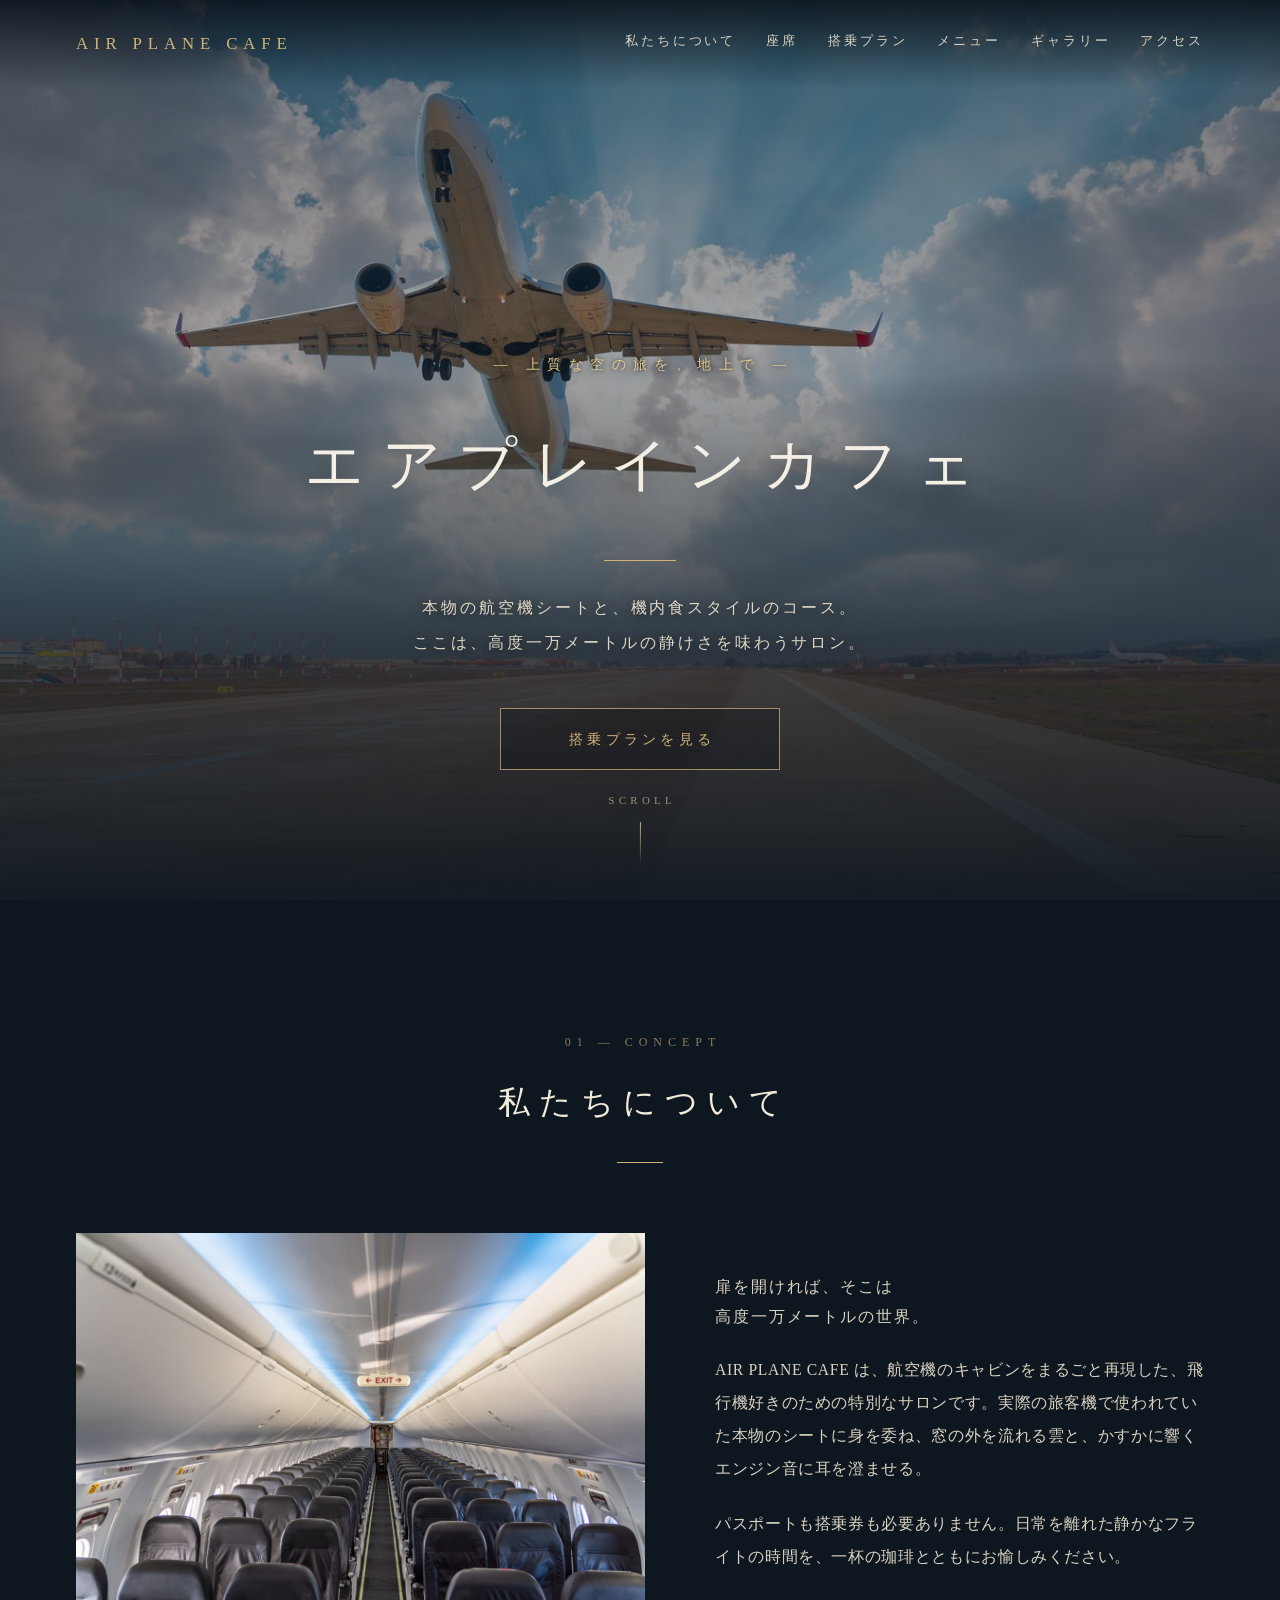
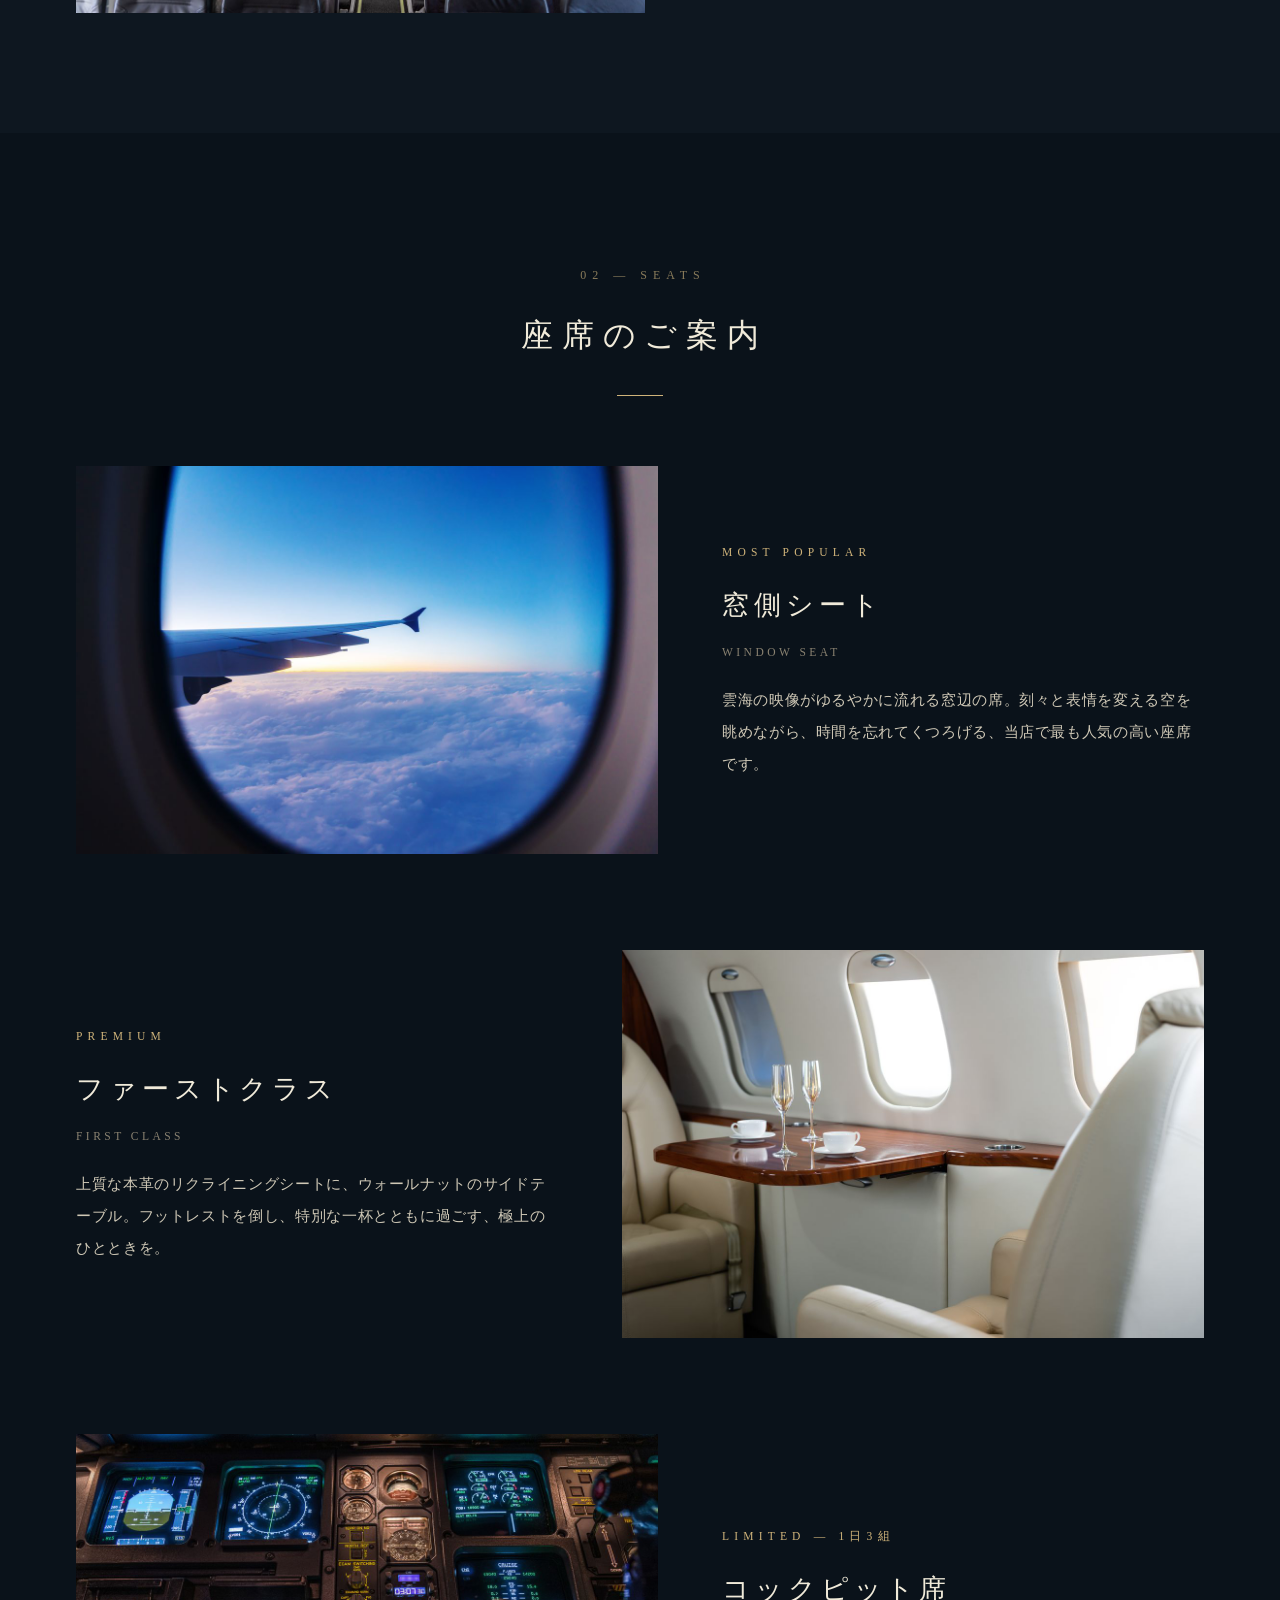
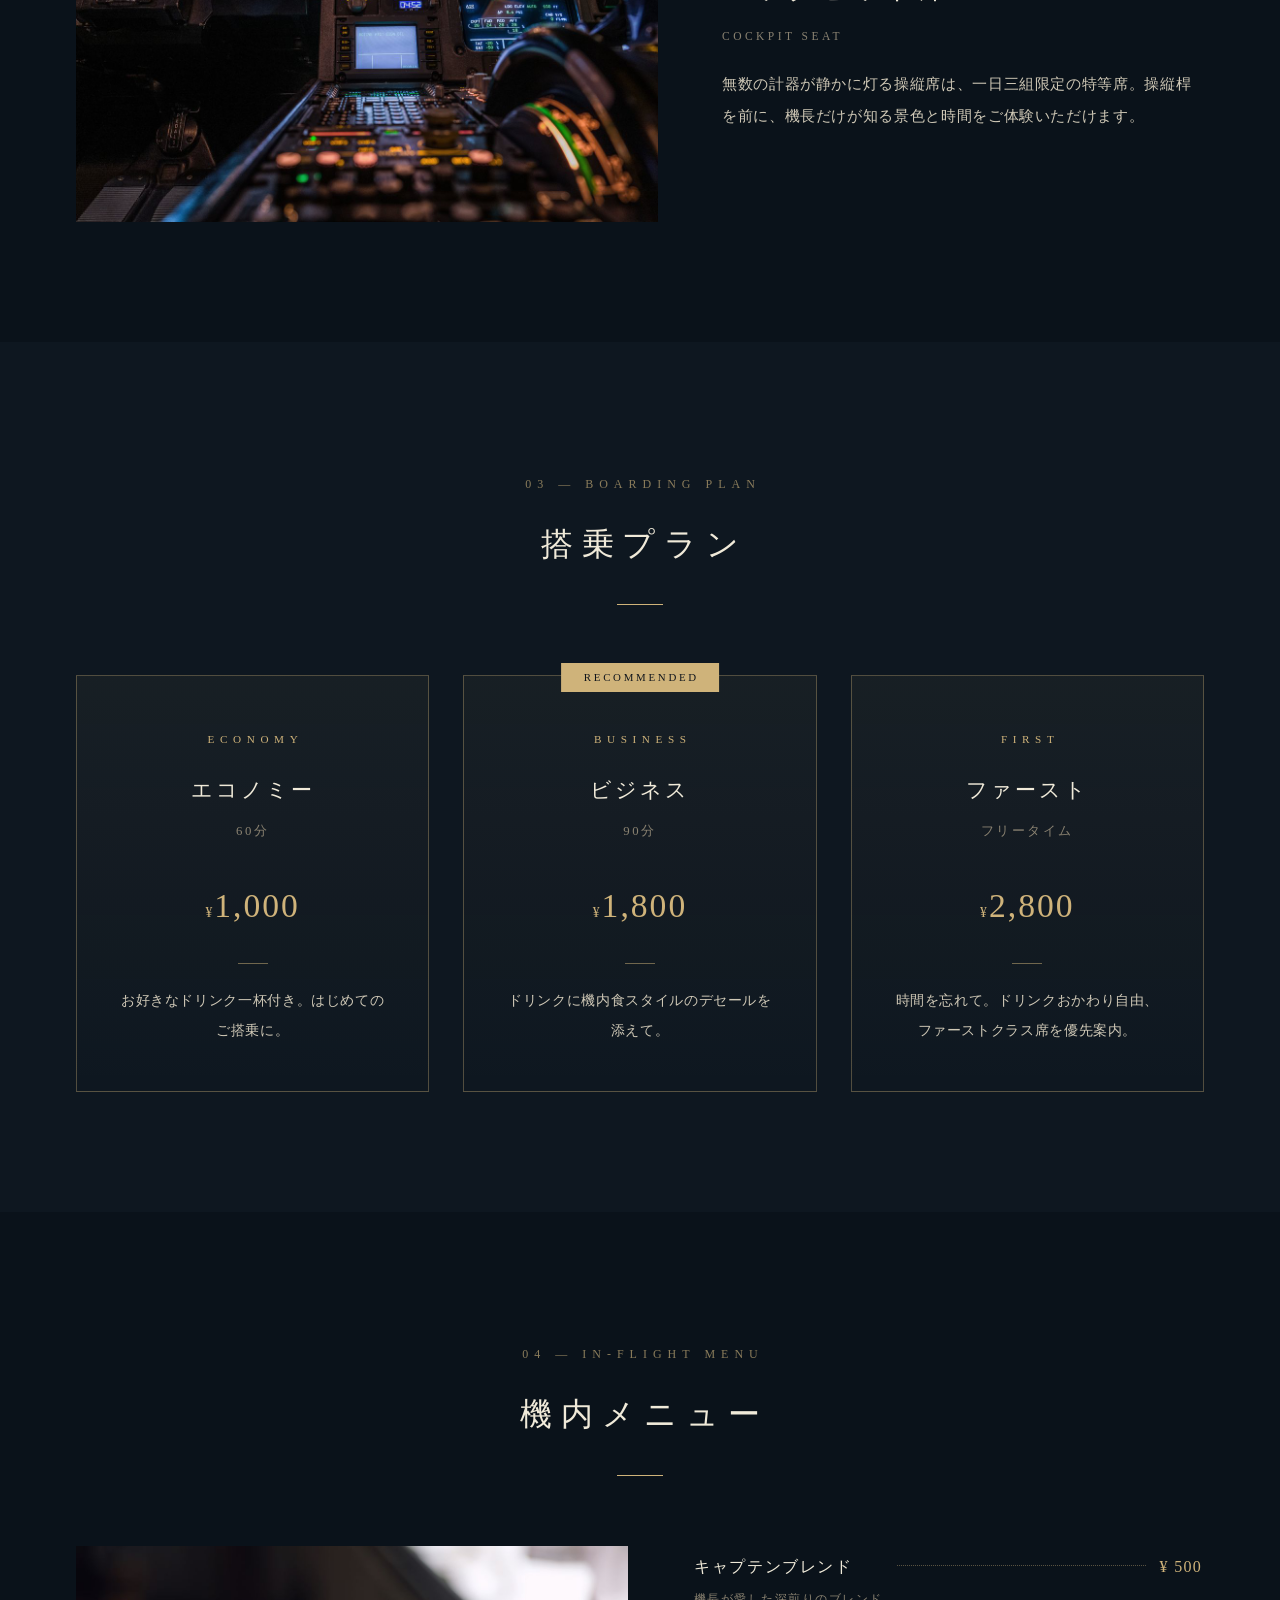
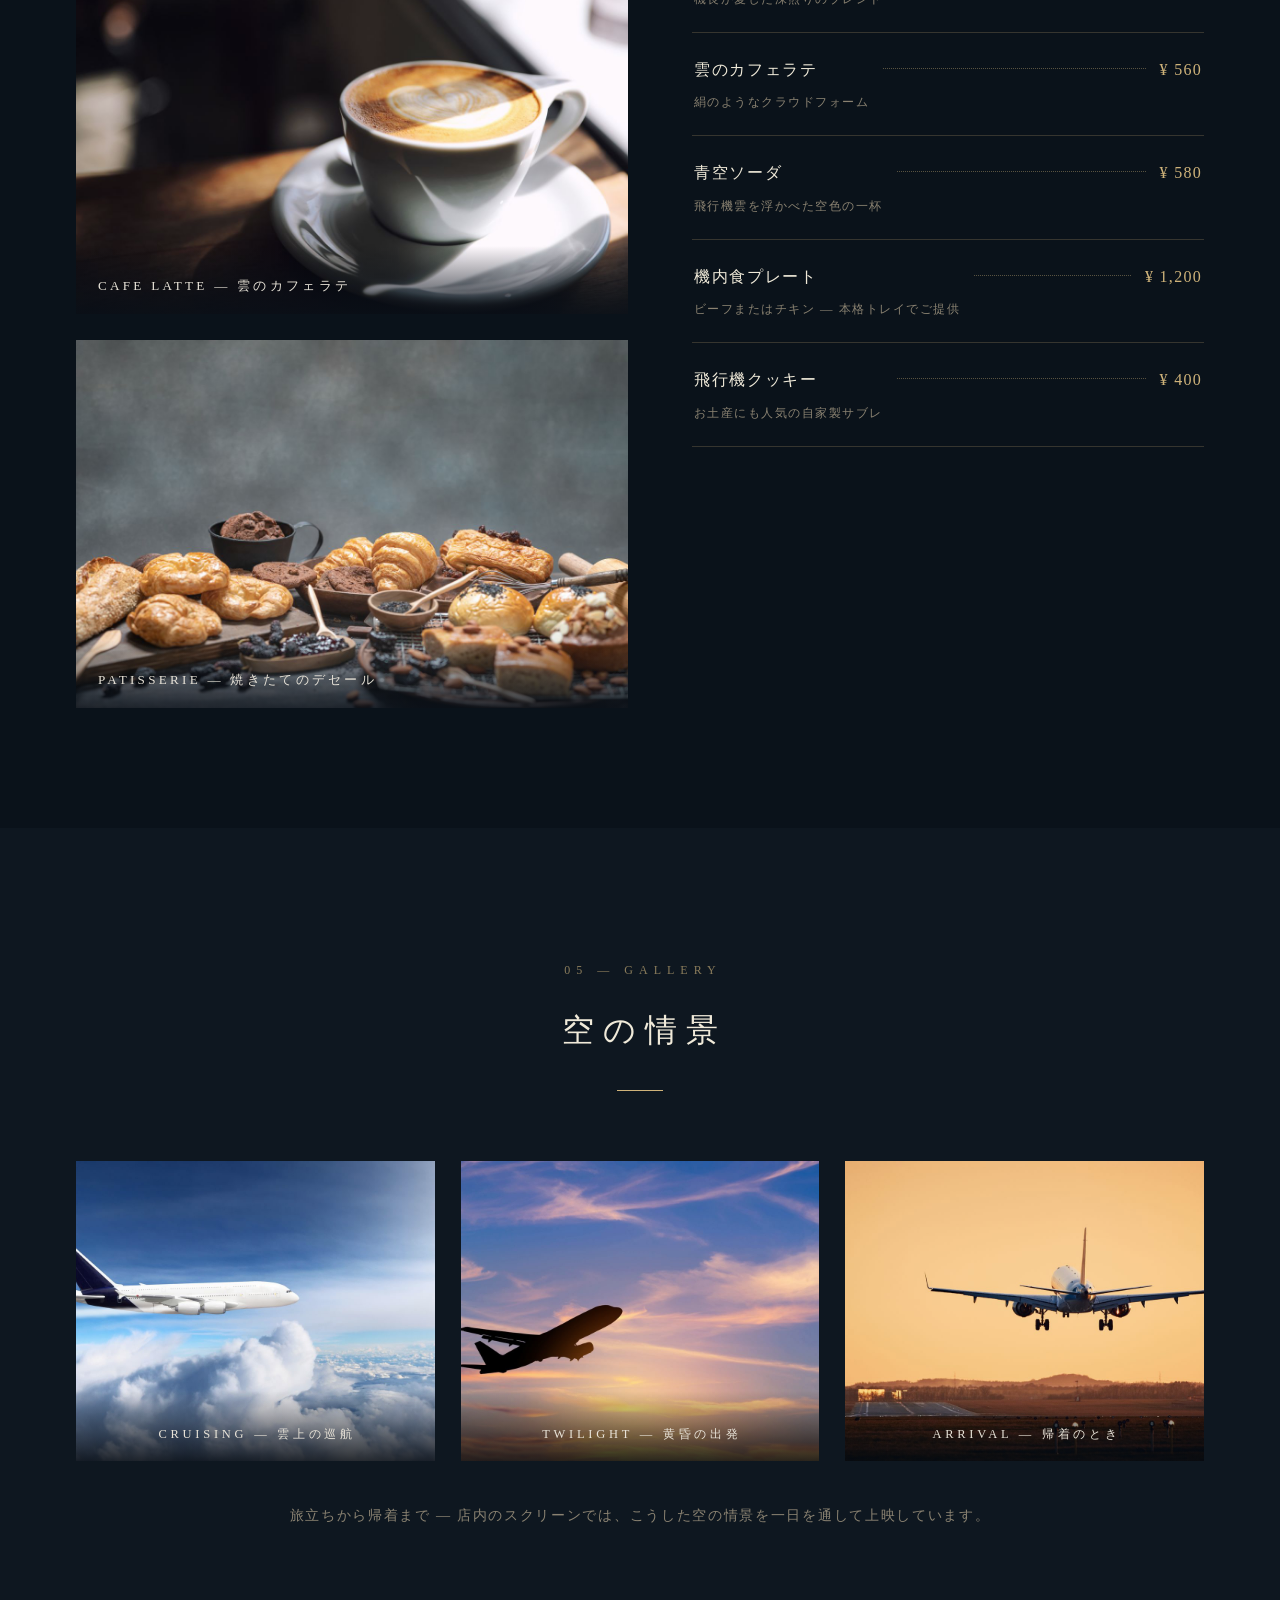
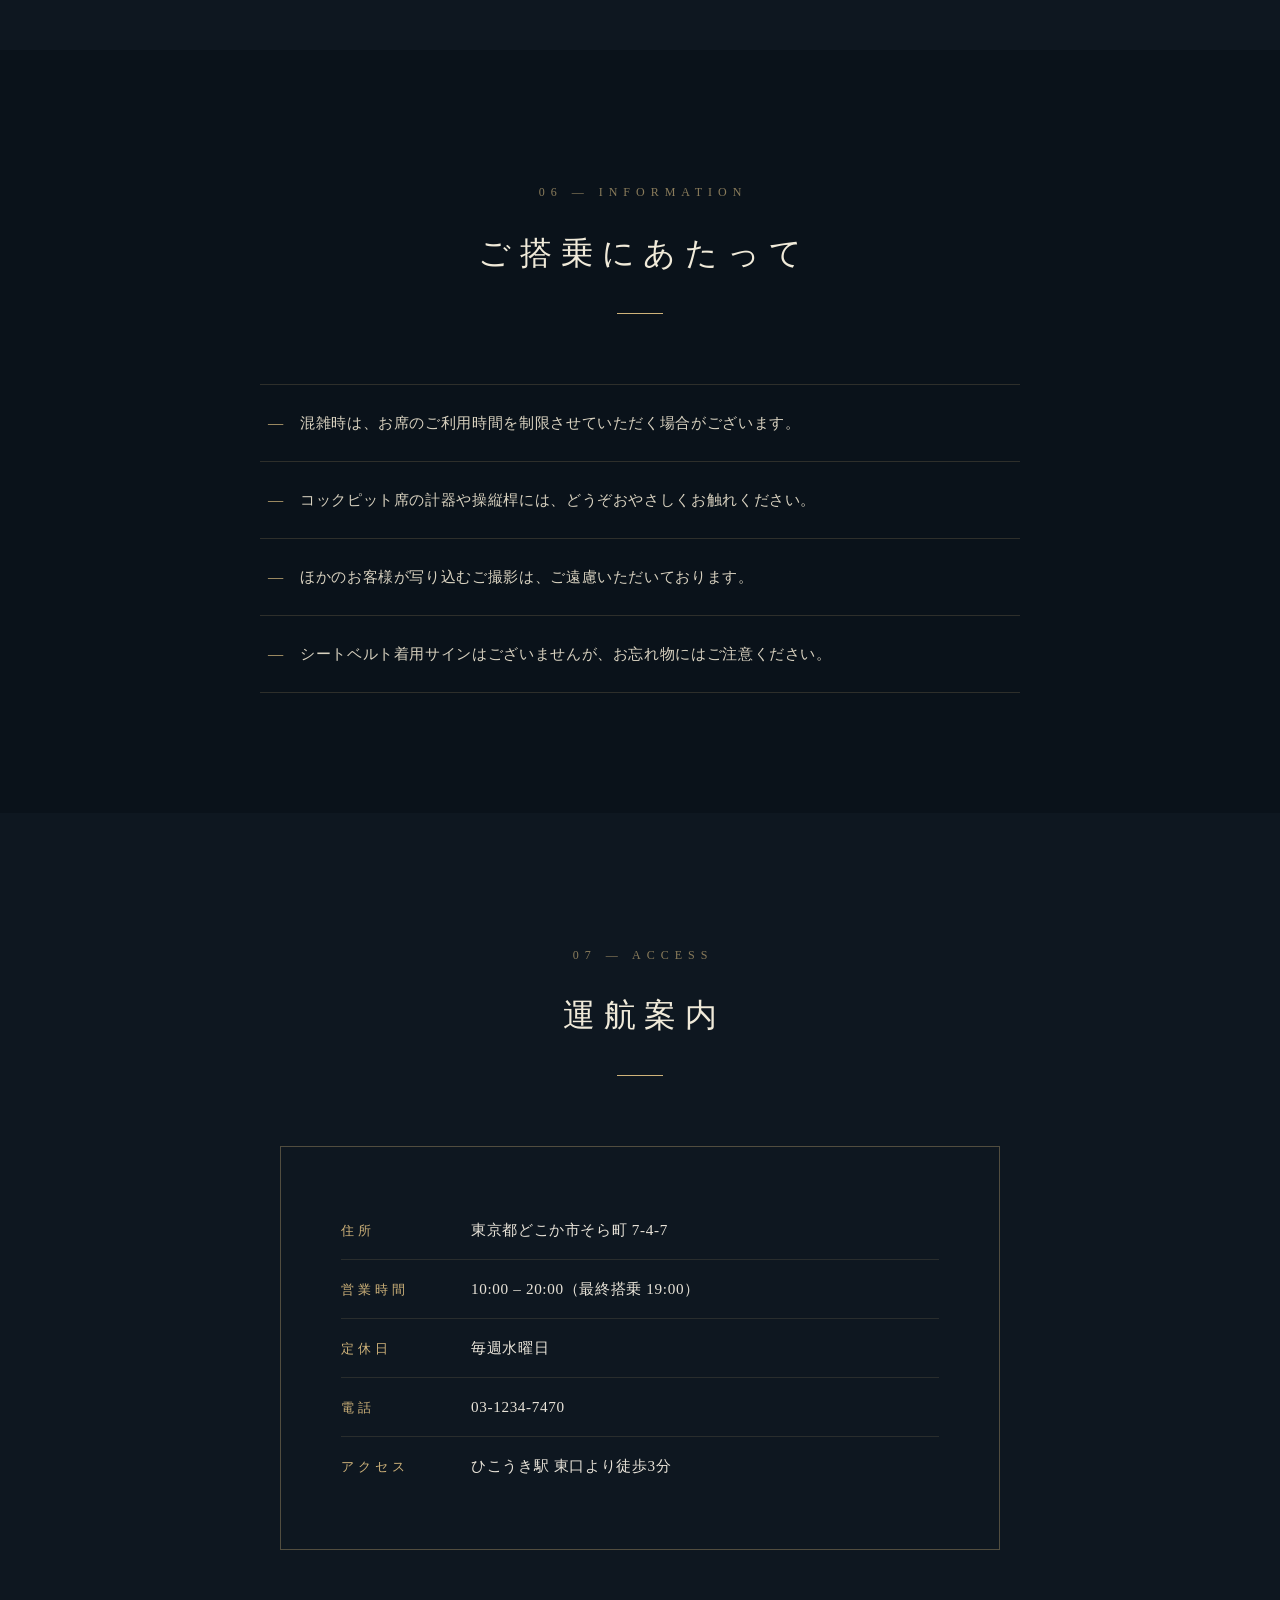
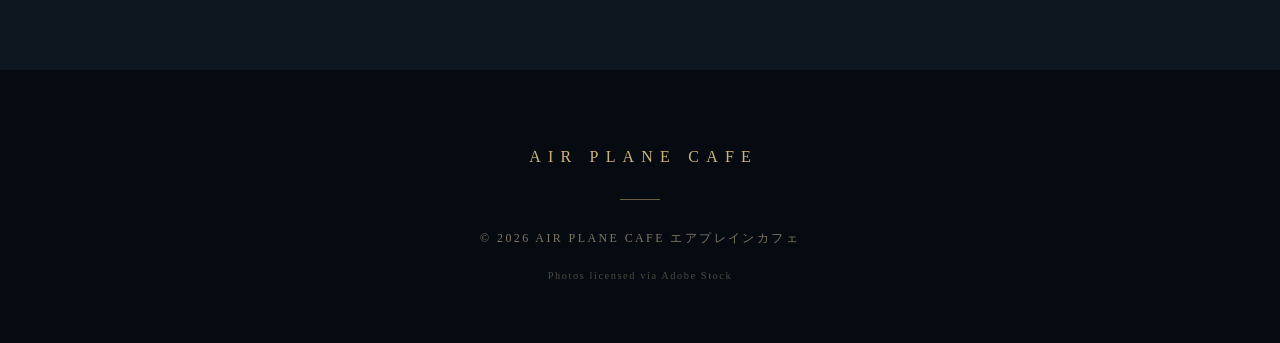
==== commit 365df527: "Add airplane photo gallery section Co-Authored-By: Claude Fable 5 <noreply@anthropic.com> Claude-Ses" ====
--- a/index.html
+++ b/index.html
@@ -202,8 +202,28 @@
     }
     .menu-item .price { color: #cfb37a; white-space: nowrap; letter-spacing: 0.08em; }
 
+    /* ─── ギャラリー ─── */
+    #gallery { background: #0e1720; }
+    .gallery { display: grid; grid-template-columns: repeat(auto-fit, minmax(300px, 1fr)); gap: 26px; }
+    .gallery figure { position: relative; overflow: hidden; }
+    .gallery img {
+      width: 100%; height: 300px; object-fit: cover;
+      filter: saturate(0.92); transition: transform 0.8s ease;
+    }
+    .gallery figure:hover img { transform: scale(1.05); }
+    .gallery figcaption {
+      position: absolute; left: 0; right: 0; bottom: 0;
+      padding: 30px 20px 14px; text-align: center;
+      background: linear-gradient(180deg, transparent, rgba(6, 11, 17, 0.85));
+      color: #e8e3d8; font-size: 0.78rem; letter-spacing: 0.3em; text-indent: 0.3em;
+    }
+    .gallery-note {
+      text-align: center; color: #8a8271; font-size: 0.88rem;
+      letter-spacing: 0.12em; margin-top: 40px;
+    }
+
     /* ─── ご案内 ─── */
-    #guide { background: #0e1720; }
+    #guide { background: #0a121a; }
     .rules { max-width: 760px; margin: 0 auto; list-style: none; }
     .rules li {
       padding: 22px 10px 22px 40px; position: relative;
@@ -216,7 +236,7 @@
     }
 
     /* ─── アクセス ─── */
-    #access { background: #0a121a; }
+    #access { background: #0e1720; }
     .info {
       max-width: 720px; margin: 0 auto; list-style: none;
       border: 1px solid rgba(207, 179, 122, 0.35); padding: 54px 60px;
@@ -264,6 +284,7 @@
       <a href="#seats">座席</a>
       <a href="#plans">搭乗プラン</a>
       <a href="#menu">メニュー</a>
+      <a href="#gallery">ギャラリー</a>
       <a href="#access">アクセス</a>
     </div>
   </nav>
@@ -417,10 +438,35 @@
     </div>
   </section>
 
+  <section id="gallery">
+    <div class="wrap">
+      <div class="sec-head">
+        <span class="num">05 — GALLERY</span>
+        <h2>空の情景</h2>
+        <div class="rule"></div>
+      </div>
+      <div class="gallery">
+        <figure>
+          <img src="images/plane-a380.jpg" alt="雲の上を飛行する旅客機">
+          <figcaption>CRUISING — 雲上の巡航</figcaption>
+        </figure>
+        <figure>
+          <img src="images/plane-sunset.jpg" alt="夕暮れの空へ飛び立つ飛行機のシルエット">
+          <figcaption>TWILIGHT — 黄昏の出発</figcaption>
+        </figure>
+        <figure>
+          <img src="images/plane-landing.jpg" alt="夕陽の滑走路に着陸する飛行機">
+          <figcaption>ARRIVAL — 帰着のとき</figcaption>
+        </figure>
+      </div>
+      <p class="gallery-note">旅立ちから帰着まで — 店内のスクリーンでは、こうした空の情景を一日を通して上映しています。</p>
+    </div>
+  </section>
+
   <section id="guide">
     <div class="wrap">
       <div class="sec-head">
-        <span class="num">05 — INFORMATION</span>
+        <span class="num">06 — INFORMATION</span>
         <h2>ご搭乗にあたって</h2>
         <div class="rule"></div>
       </div>
@@ -436,7 +482,7 @@
   <section id="access">
     <div class="wrap">
       <div class="sec-head">
-        <span class="num">06 — ACCESS</span>
+        <span class="num">07 — ACCESS</span>
         <h2>運航案内</h2>
         <div class="rule"></div>
       </div>
